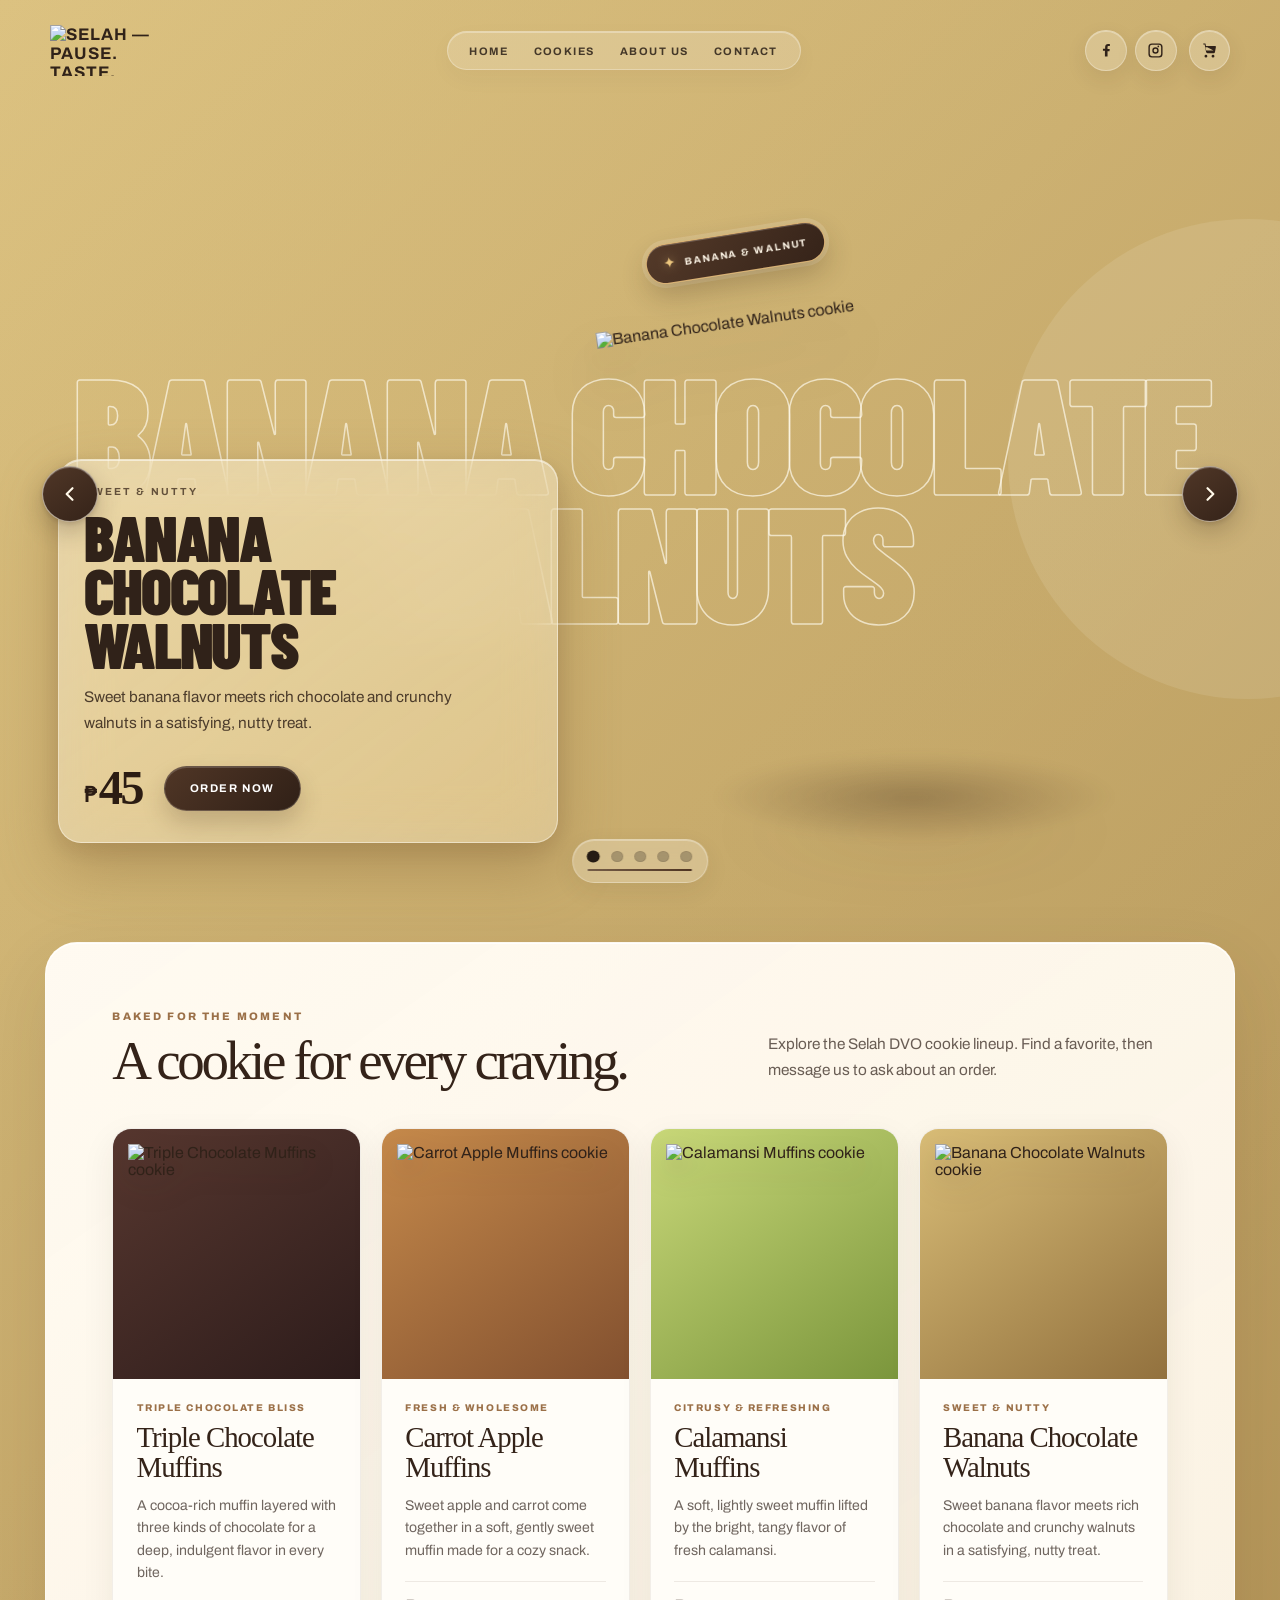
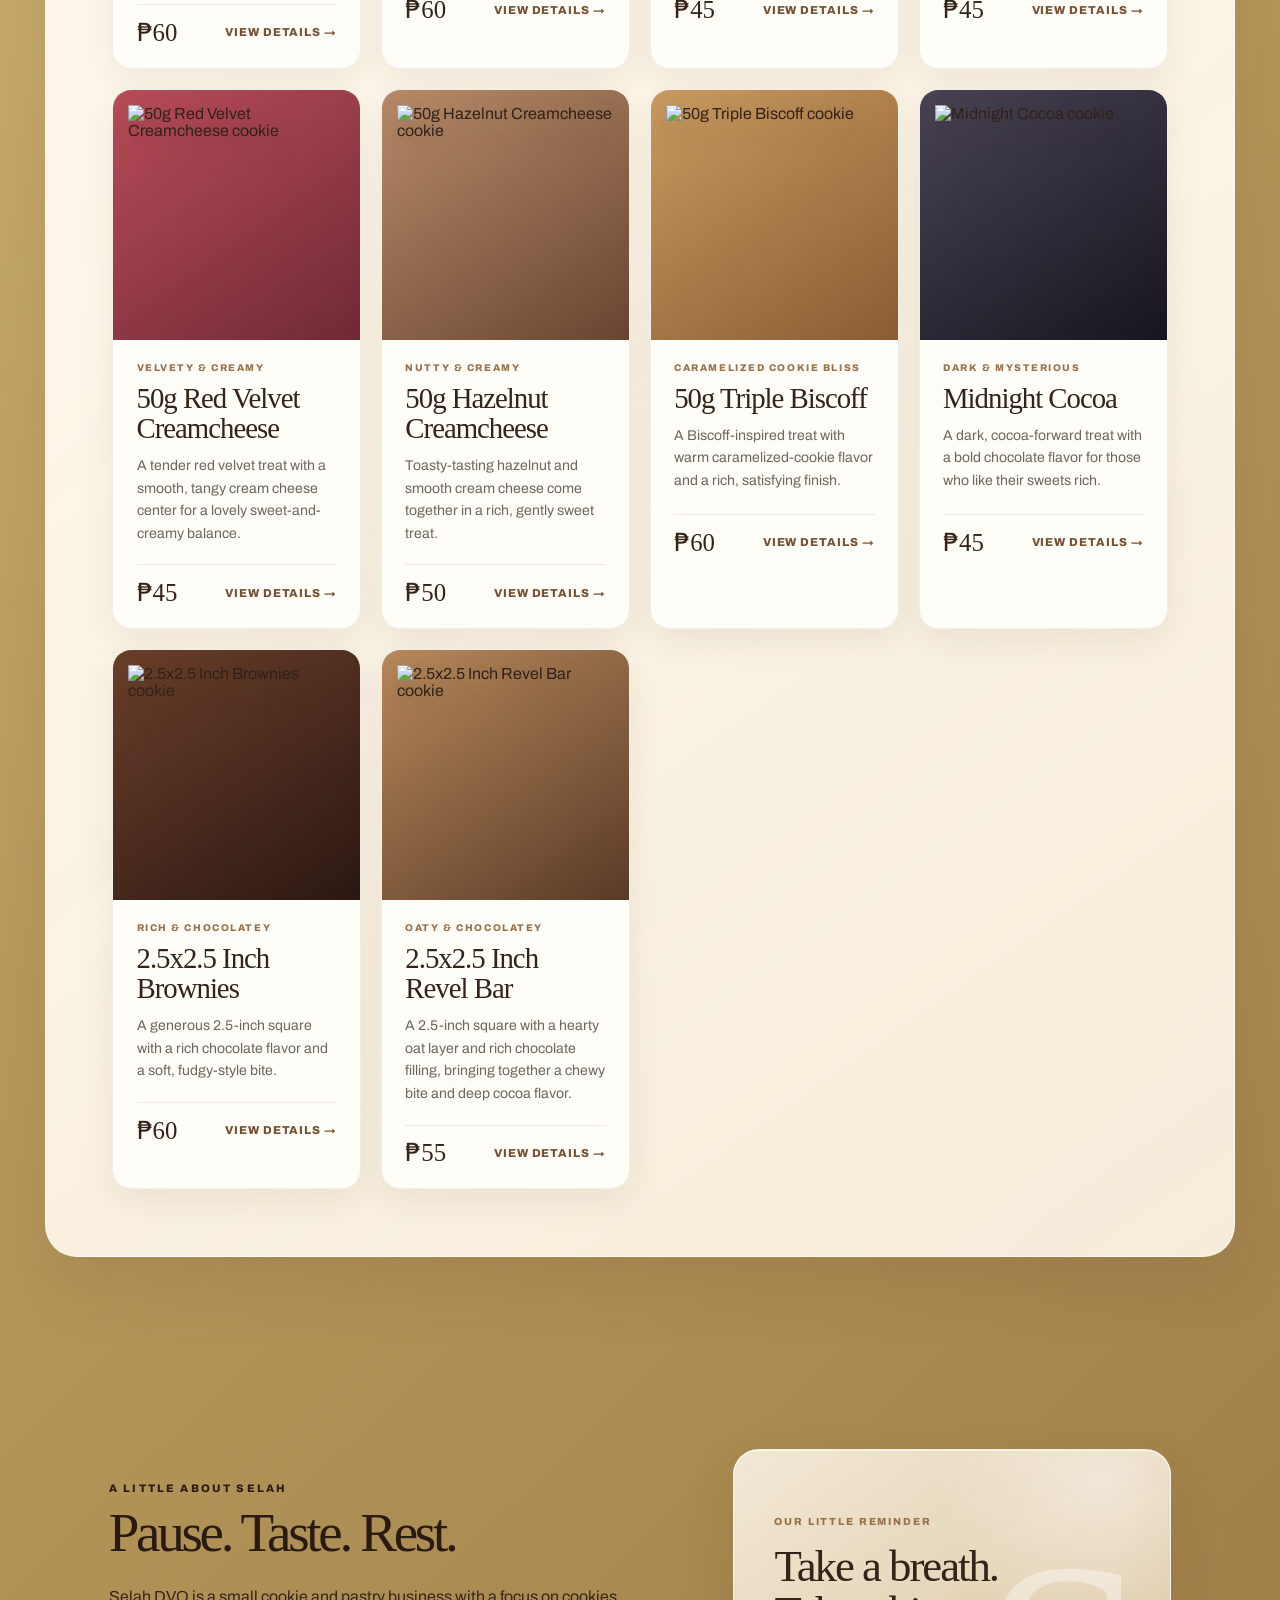
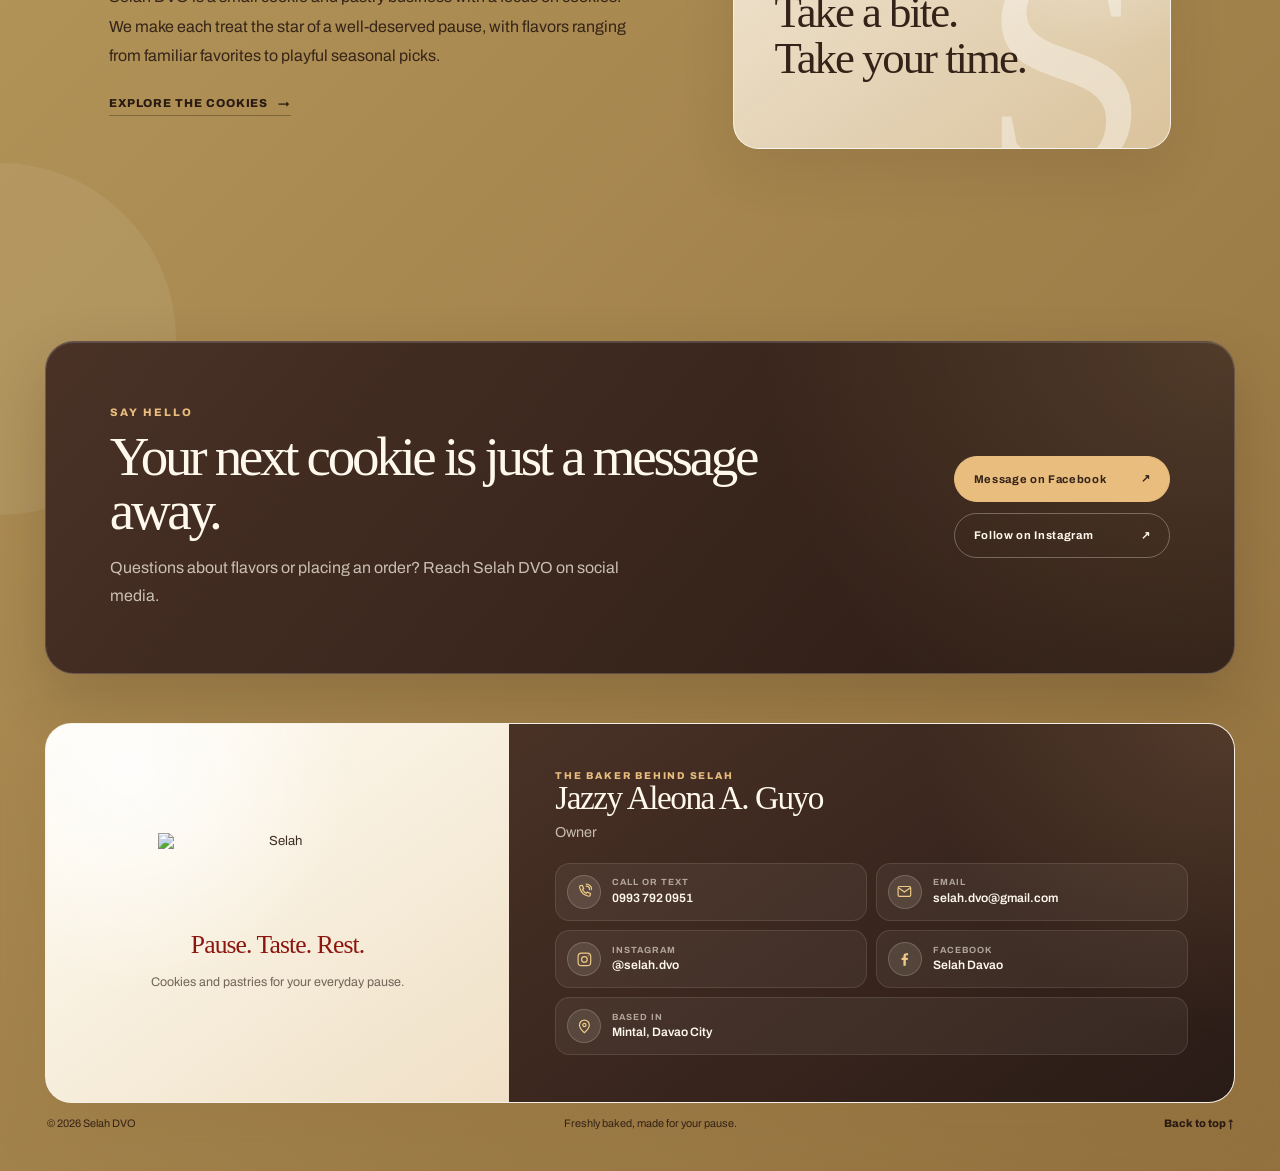
==== index.html @ 162aa481 "Add files via upload" ====
<!DOCTYPE html>
<html lang="en">
  <head>
    <meta charset="UTF-8" />
    <meta name="viewport" content="width=device-width, initial-scale=1.0" />
    <meta
      name="description"
      content="Selah DVO premium cookie landing page hero section."
    />
    <link rel="icon" type="image/svg+xml" href="assets/selah-favicon.svg" />
    <meta name="theme-color" content="#fff8e9" />
    <title>Selah DVO | Premium Cookies</title>
    <script>
      (() => {
        const root = document.documentElement;
        root.classList.add('is-booting');
        try {
          const palette = JSON.parse(localStorage.getItem('selahHeroPalette') || 'null');
          if (/^#[\da-f]{6}$/i.test(palette?.bgStart || '') && /^#[\da-f]{6}$/i.test(palette?.bgEnd || '')) {
            root.style.setProperty('--bg-start', palette.bgStart);
            root.style.setProperty('--bg-end', palette.bgEnd);
          }
        } catch {
          // Use the CSS starter palette when browser storage is unavailable.
        }
      })();
    </script>
    <link rel="preconnect" href="https://fonts.googleapis.com" />
    <link rel="preconnect" href="https://fonts.gstatic.com" crossorigin />
    <link
      rel="stylesheet"
      href="https://fonts.googleapis.com/css2?family=Archivo:wght@400;500;600;700;800;900&family=Barlow+Condensed:wght@800;900&display=swap"
      media="print"
      onload="this.media='all'; this.onload=null"
    />
    <noscript>
      <link
        rel="stylesheet"
        href="https://fonts.googleapis.com/css2?family=Archivo:wght@400;500;600;700;800;900&family=Barlow+Condensed:wght@800;900&display=swap"
      />
    </noscript>
    <link rel="stylesheet" href="styles.css" />
  </head>
  <body>
    <div class="page-shell">
      <div class="desktop-sticky-sentinel" aria-hidden="true"></div>
      <header class="topbar">
        <a class="brand" href="#home" aria-label="Selah DVO home">
          <picture class="responsive-picture logo-picture">
            <img
              class="brand-logo"
              src="assets/selahLogo.png"
              alt="Selah — Pause. Taste. Rest."
              width="1249"
              height="468"
              decoding="async"
            />
          </picture>
        </a>

        <nav class="main-nav" aria-label="Main navigation">
          <a href="#home">Home</a>
          <a href="#cookies">Cookies</a>
          <a href="#about">About Us</a>
          <a href="#contact">Contact</a>
        </nav>

        <div class="topbar-actions">
          <div class="socials" aria-label="Visit our social media">
            <a
              href="https://www.facebook.com/profile.php?id=61575481432713"
              target="_blank"
              rel="noopener noreferrer"
              aria-label="Facebook"
            >
              <svg viewBox="0 0 24 24" aria-hidden="true">
                <path d="M13.5 21v-8h2.7l.4-3.1h-3.1V7.3c0-.9.3-1.5 1.6-1.5h1.7V2.8c-.3 0-1.3-.1-2.5-.1-2.5 0-4.2 1.5-4.2 4.3v2.4H7v3.1h2.8v8h3.7Z"/>
              </svg>
            </a>
            <a
              href="https://www.instagram.com/selah.dvo/"
              target="_blank"
              rel="noopener noreferrer"
              aria-label="Instagram"
            >
              <svg viewBox="0 0 24 24" aria-hidden="true">
                <path d="M7 2h10a5 5 0 0 1 5 5v10a5 5 0 0 1-5 5H7a5 5 0 0 1-5-5V7a5 5 0 0 1 5-5Zm0 2a3 3 0 0 0-3 3v10a3 3 0 0 0 3 3h10a3 3 0 0 0 3-3V7a3 3 0 0 0-3-3H7Zm5 3.5A4.5 4.5 0 1 1 7.5 12 4.5 4.5 0 0 1 12 7.5Zm0 2A2.5 2.5 0 1 0 14.5 12 2.5 2.5 0 0 0 12 9.5Zm5.2-3.2a1.2 1.2 0 1 1-1.2-1.2 1.2 1.2 0 0 1 1.2 1.2Z"/>
              </svg>
            </a>
          </div>
          <button class="cart-button" type="button" aria-label="View cart">
            <svg viewBox="0 0 24 24" aria-hidden="true">
              <path d="M7 18a2 2 0 1 1 0 4 2 2 0 0 1 0-4Zm10 0a2 2 0 1 1 0 4 2 2 0 0 1 0-4ZM6.2 6h15.1l-1.5 8.1a2 2 0 0 1-2 1.7H9.2a2 2 0 0 1-2-1.6L5.2 3.5h-2V2h3.1l.7 3.5H20v2H6.2Zm0 0 1.1 6h10.4"/>
            </svg>
            <span class="cart-count" id="cartCount" aria-live="polite" hidden>0</span>
          </button>
        </div>
      </header>

      <div class="mobile-nav-sentinel" aria-hidden="true"></div>
      <nav class="mobile-sticky-nav" aria-label="Mobile main navigation">
        <a href="#home">Home</a>
        <a href="#cookies">Cookies</a>
        <a href="#about">About Us</a>
        <a href="#contact">Contact</a>
      </nav>

      <main id="mainContent">
      <section class="hero" id="home" aria-live="polite">
        <button class="arrow arrow-left" type="button" aria-label="Previous cookie">
          <svg viewBox="0 0 24 24" aria-hidden="true"><path d="M15 5l-7 7 7 7"/></svg>
        </button>

        <div class="headline-wrap hero-headline" aria-hidden="true">
          <span class="display-word" id="displayWord">COOKIE</span>
        </div>

        <div class="hero-inner">
          <div class="copy-column">
            <div class="headline-spacer" aria-hidden="true"></div>

            <div class="product-info" id="productInfo">
              <p class="product-tag" id="productTag">Signature Cookie</p>
              <h1 id="productName">Classic Chocolate Chip</h1>
              <p id="productDescription">
                A classic cookie loaded with chocolate chips.
              </p>

              <div class="purchase-row">
                <div class="price-wrap">
                  <span class="currency">&#8369;</span>
                  <span id="productPrice">99</span>
                </div>
                <a class="cta" href="#contact">Order Now</a>
              </div>
            </div>
          </div>

          <div class="visual-column">
            <div class="floating-badge" id="floatingBadge">Baked Daily</div>
            <div class="visual-frame">
              <div class="product-image-float">
                <picture class="responsive-picture" id="productImagePicture">
                  <img id="productImage" src="" alt="Classic Chocolate Chip cookie" width="1448" height="1086" fetchpriority="high" decoding="async" />
                </picture>
              </div>
            </div>
          </div>
        </div>

        <button class="arrow arrow-right" type="button" aria-label="Next cookie">
          <svg viewBox="0 0 24 24" aria-hidden="true"><path d="M9 5l7 7-7 7"/></svg>
        </button>

        <div class="carousel-pagination" id="carouselPagination" aria-label="Select item"></div>
      </section>

      <section class="catalog-section" id="cookies" aria-labelledby="cookiesTitle">
        <div class="section-heading">
          <div>
            <p class="section-kicker">Baked for the moment</p>
            <h2 id="cookiesTitle">A cookie for every craving.</h2>
          </div>
          <p class="section-intro">
            Explore the Selah DVO cookie lineup. Find a favorite, then message us to ask about an order.
          </p>
        </div>
        <div class="cookie-grid-scroll">
          <div class="cookie-grid" id="cookieGrid" aria-live="polite">
            <p class="catalog-loading">Loading the cookie selection…</p>
          </div>
          <div class="cookie-grid-scrollbar" id="cookieGridScrollbar" aria-hidden="true" hidden>
            <span class="cookie-grid-scrollbar-thumb" id="cookieGridScrollbarThumb"></span>
          </div>
        </div>
        <noscript><p class="catalog-loading">Enable JavaScript to view the cookie selection.</p></noscript>
      </section>

      <section class="about-section" id="about" aria-labelledby="aboutTitle">
        <div class="about-copy">
          <p class="section-kicker">A little about Selah</p>
          <h2 id="aboutTitle">Pause. Taste. Rest.</h2>
          <p>
            Selah DVO is a small cookie and pastry business with a focus on cookies. We make each treat the star of a well-deserved pause, with flavors ranging from familiar favorites to playful seasonal picks.
          </p>
          <a class="text-link" href="#cookies">Explore the cookies <span aria-hidden="true">→</span></a>
        </div>
        <div class="about-note" aria-label="Our focus">
          <span class="about-note-mark" aria-hidden="true">S</span>
          <p class="about-note-label">Our little reminder</p>
          <p class="about-note-quote">Take a breath.<br />Take a bite.<br />Take your time.</p>
        </div>
      </section>

      <section class="contact-section" id="contact" aria-labelledby="contactTitle">
        <div>
          <p class="section-kicker">Say hello</p>
          <h2 id="contactTitle">Your next cookie is just a message away.</h2>
          <p>Questions about flavors or placing an order? Reach Selah DVO on social media.</p>
        </div>
        <div class="contact-actions">
          <a class="contact-button contact-button-primary" href="https://www.facebook.com/profile.php?id=61575481432713" target="_blank" rel="noopener noreferrer">Message on Facebook <span aria-hidden="true">↗</span></a>
          <a class="contact-button" href="https://www.instagram.com/selah.dvo/" target="_blank" rel="noopener noreferrer">Follow on Instagram <span aria-hidden="true">↗</span></a>
        </div>
      </section>
      </main>

      <footer class="site-footer">
        <div class="footer-card">
          <div class="footer-brand-panel">
            <a class="footer-brand-link" href="#home" aria-label="Selah DVO, back to top">
              <picture class="responsive-picture logo-picture">
                <img src="assets/selahLogo.png" alt="Selah" width="1249" height="468" loading="lazy" decoding="async" />
              </picture>
            </a>
            <p>Pause. Taste. Rest.</p>
            <span>Cookies and pastries for your everyday pause.</span>
          </div>

          <div class="footer-details-panel">
            <div class="footer-owner">
              <p class="footer-kicker">The baker behind Selah</p>
              <h2>Jazzy Aleona A. Guyo</h2>
              <p>Owner</p>
            </div>

            <address class="footer-contact-grid">
              <a class="footer-contact-item" href="tel:+639937920951">
                <span class="footer-contact-icon" aria-hidden="true">
                  <svg viewBox="0 0 24 24"><path d="M6.6 3.8 9 3.2l2 4.7-1.8 1.5a14.3 14.3 0 0 0 5.4 5.4l1.5-1.8 4.7 2-.6 2.4a2 2 0 0 1-2.2 1.5A16.5 16.5 0 0 1 5.1 6a2 2 0 0 1 1.5-2.2Z"/><path d="M14.5 4.5a5 5 0 0 1 5 5M14.5 1.5a8 8 0 0 1 8 8"/></svg>
                </span>
                <span><small>Call or text</small><strong>0993 792 0951</strong></span>
              </a>

              <a class="footer-contact-item" href="mailto:selah.dvo@gmail.com">
                <span class="footer-contact-icon" aria-hidden="true">
                  <svg viewBox="0 0 24 24"><rect x="3" y="5" width="18" height="14" rx="2"/><path d="m4 7 8 6 8-6"/></svg>
                </span>
                <span><small>Email</small><strong>selah.dvo@gmail.com</strong></span>
              </a>

              <a class="footer-contact-item" href="https://www.instagram.com/selah.dvo/" target="_blank" rel="noopener noreferrer">
                <span class="footer-contact-icon" aria-hidden="true">
                  <svg viewBox="0 0 24 24"><rect x="3" y="3" width="18" height="18" rx="5"/><circle cx="12" cy="12" r="4"/><circle cx="17.5" cy="6.8" r=".8" class="icon-fill"/></svg>
                </span>
                <span><small>Instagram</small><strong>@selah.dvo</strong></span>
              </a>

              <a class="footer-contact-item" href="https://www.facebook.com/profile.php?id=61575481432713" target="_blank" rel="noopener noreferrer">
                <span class="footer-contact-icon" aria-hidden="true">
                  <svg viewBox="0 0 24 24"><path d="M14 21v-8h2.7l.4-3.2H14V7.7c0-.9.3-1.5 1.6-1.5h1.7V3.3c-.3 0-1.3-.1-2.5-.1-2.5 0-4.2 1.5-4.2 4.3v2.3H8v3.2h2.6v8H14Z" class="icon-fill"/></svg>
                </span>
                <span><small>Facebook</small><strong>Selah Davao</strong></span>
              </a>

              <a class="footer-contact-item footer-location" href="https://maps.google.com/?q=Mintal+Davao+City" target="_blank" rel="noopener noreferrer">
                <span class="footer-contact-icon" aria-hidden="true">
                  <svg viewBox="0 0 24 24"><path d="M19 10c0 5-7 11-7 11S5 15 5 10a7 7 0 1 1 14 0Z"/><circle cx="12" cy="10" r="2.3"/></svg>
                </span>
                <span><small>Based in</small><strong>Mintal, Davao City</strong></span>
              </a>
            </address>
          </div>
        </div>

        <div class="footer-bottom">
          <span>© 2026 Selah DVO</span>
          <p>Freshly baked, made for your pause.</p>
          <a href="#home">Back to top <span aria-hidden="true">↑</span></a>
        </div>
      </footer>
    </div>

    <dialog class="shop-dialog product-dialog" id="productDialog" aria-labelledby="modalCookieName">
      <div class="dialog-shell">
        <button class="dialog-close" type="button" data-close-dialog="productDialog" aria-label="Close product details"><svg viewBox="0 0 24 24" aria-hidden="true"><path d="m7 7 10 10M17 7 7 17" /></svg></button>
        <div class="product-modal-grid">
          <div class="modal-image" id="modalImageFrame">
            <picture class="responsive-picture" id="modalCookiePicture">
              <img id="modalCookieImage" src="" alt="" width="1448" height="1086" decoding="async" />
            </picture>
          </div>
          <div class="modal-details">
            <p class="modal-tag" id="modalCookieTag"></p>
            <h2 id="modalCookieName"></h2>
            <p class="modal-description" id="modalCookieDescription"></p>

            <div class="ingredients-panel">
              <h3>Ingredients</h3>
              <ul class="ingredient-list" id="ingredientList"></ul>
              <p class="ingredient-empty" id="ingredientEmpty" hidden>Ingredients haven’t been added yet. Please message us to confirm the recipe before ordering.</p>
            </div>

            <div class="modal-buy-row">
              <div class="modal-unit-price">
                <span>Price per piece</span>
                <strong id="modalUnitPrice"></strong>
              </div>
              <div class="quantity-control" aria-label="Quantity">
                <button type="button" id="quantityDecrease" aria-label="Decrease quantity">&#8722;</button>
                <input id="quantityInput" type="number" min="1" max="99" value="1" inputmode="numeric" aria-label="Cookie quantity" />
                <button type="button" id="quantityIncrease" aria-label="Increase quantity">&#43;</button>
              </div>
            </div>
            <div class="modal-total-row">
              <span>Order total</span>
              <strong id="modalTotal"></strong>
            </div>
            <div class="order-message-actions" aria-label="Choose where to send your order request">
              <button class="dialog-primary social-order-button facebook-order-button" type="button" id="facebookOrderButton">
                <svg viewBox="0 0 24 24" aria-hidden="true"><path d="M13.5 21v-8h2.7l.4-3.1h-3.1V7.3c0-.9.3-1.5 1.6-1.5h1.7V2.8c-.3 0-1.3-.1-2.5-.1-2.5 0-4.2 1.5-4.2 4.3v2.4H7v3.1h2.8v8h3.7Z"/></svg>
                <span>Order on Facebook</span>
              </button>
              <button class="dialog-secondary social-order-button instagram-order-button" type="button" id="instagramOrderButton">
                <svg viewBox="0 0 24 24" aria-hidden="true"><path d="M7 2h10a5 5 0 0 1 5 5v10a5 5 0 0 1-5 5H7a5 5 0 0 1-5-5V7a5 5 0 0 1 5-5Zm0 2a3 3 0 0 0-3 3v10a3 3 0 0 0 3 3h10a3 3 0 0 0 3-3V7a3 3 0 0 0-3-3H7Zm5 3.5A4.5 4.5 0 1 1 7.5 12 4.5 4.5 0 0 1 12 7.5Zm0 2A2.5 2.5 0 1 0 14.5 12 2.5 2.5 0 0 0 12 9.5Zm5.2-3.2a1.2 1.2 0 1 1-1.2-1.2 1.2 1.2 0 0 1 1.2 1.2Z"/></svg>
                <span>Order on Instagram</span>
              </button>
            </div>
            <button class="dialog-secondary add-to-cart-button" type="button" id="buyButton">
              <svg viewBox="0 0 24 24" aria-hidden="true"><path d="M3 3h2l2.4 12.2a2 2 0 0 0 2 1.6h9.1a2 2 0 0 0 2-1.6L22 8H5.1"/><circle cx="9" cy="21" r="1.25"/><circle cx="19" cy="21" r="1.25"/></svg>
              <span>Add to cart</span>
            </button>
            <p class="modal-note" id="orderMessageStatus" role="status">Choose a platform to copy your order message and open its chat. In Messenger, click Continue, then paste and send.</p>
          </div>
        </div>
      </div>
    </dialog>

    <dialog class="shop-dialog cart-dialog" id="cartDialog" aria-labelledby="cartTitle">
      <div class="dialog-shell">
        <button class="dialog-close" type="button" data-close-dialog="cartDialog" aria-label="Close order summary"><svg viewBox="0 0 24 24" aria-hidden="true"><path d="m7 7 10 10M17 7 7 17" /></svg></button>
        <p class="modal-tag">Your selection</p>
        <h2 id="cartTitle">Your order</h2>
        <p class="cart-empty" id="cartEmpty">Your order is empty for now. Choose a cookie to get started.</p>
        <div class="cart-items" id="cartItems"></div>
        <div class="cart-summary-row" id="cartSummaryRow" hidden>
          <span>Subtotal</span>
          <strong id="cartSubtotal"></strong>
        </div>
        <p class="modal-note" id="cartOrderStatus" role="status">Add cookies to your order, then choose where to send it.</p>
        <div class="cart-dialog-actions">
          <button class="dialog-primary social-order-button facebook-order-button" id="cartFacebookOrderButton" type="button" hidden>
            <svg viewBox="0 0 24 24" aria-hidden="true"><path d="M13.5 21v-8h2.7l.4-3.1h-3.1V7.3c0-.9.3-1.5 1.6-1.5h1.7V2.8c-.3 0-1.3-.1-2.5-.1-2.5 0-4.2 1.5-4.2 4.3v2.4H7v3.1h2.8v8h3.7Z"/></svg>
            <span>Order on Facebook</span>
          </button>
          <button class="dialog-secondary social-order-button instagram-order-button" id="cartInstagramOrderButton" type="button" hidden>
            <svg viewBox="0 0 24 24" aria-hidden="true"><path d="M7 2h10a5 5 0 0 1 5 5v10a5 5 0 0 1-5 5H7a5 5 0 0 1-5-5V7a5 5 0 0 1 5-5Zm0 2a3 3 0 0 0-3 3v10a3 3 0 0 0 3 3h10a3 3 0 0 0 3-3V7a3 3 0 0 0-3-3H7Zm5 3.5A4.5 4.5 0 1 1 7.5 12 4.5 4.5 0 0 1 12 7.5Zm0 2A2.5 2.5 0 1 0 14.5 12 2.5 2.5 0 0 0 12 9.5Zm5.2-3.2a1.2 1.2 0 1 1-1.2-1.2 1.2 1.2 0 0 1 1.2 1.2Z"/></svg>
            <span>Order on Instagram</span>
          </button>
          <button class="dialog-secondary" type="button" data-close-dialog="cartDialog">Keep browsing</button>
        </div>
        <p class="modal-note">No payment is collected here. Review your message in the chat and tap Send to place your request.</p>
      </div>
    </dialog>

    <dialog class="shop-dialog social-confirm-dialog" id="socialConfirmDialog" aria-labelledby="socialConfirmTitle" aria-describedby="socialConfirmMessage">
      <div class="dialog-shell">
        <button class="dialog-close" type="button" data-close-dialog="socialConfirmDialog" aria-label="Close confirmation"><svg viewBox="0 0 24 24" aria-hidden="true"><path d="m7 7 10 10M17 7 7 17" /></svg></button>
        <p class="modal-tag">Leaving Selah</p>
        <h2 id="socialConfirmTitle">Open Facebook?</h2>
        <p class="social-confirm-message" id="socialConfirmMessage">You will be opening Facebook.</p>
        <p class="social-confirm-order-note" id="socialConfirmOrderNote" hidden>We’ll copy your order message to the clipboard. After the chat opens, paste it into the conversation and review it before sending.</p>
        <div class="social-confirm-actions">
          <button class="dialog-secondary" id="socialConfirmCancel" type="button" data-close-dialog="socialConfirmDialog">Cancel</button>
          <button class="dialog-primary" id="socialConfirmContinue" type="button">Continue</button>
        </div>
      </div>
    </dialog>

    <script src="script.js"></script>
  </body>
</html>
---- styles.css ----
@property --bg-start {
  syntax: "<color>";
  inherits: true;
  initial-value: #57372f;
}

@property --bg-end {
  syntax: "<color>";
  inherits: true;
  initial-value: #2d1c1b;
}

:root {
  --bg-start: #57372f;
  --bg-end: #2d1c1b;
  --accent: #d5a17a;
  --accent-strong: #f3c880;
  --ink: #221912;
  --muted: rgba(35, 26, 19, 0.7);
  --panel: rgba(255, 255, 255, 0.18);
  --panel-border: rgba(255, 255, 255, 0.22);
  --shadow: rgba(59, 30, 17, 0.18);
  --button-text: #1d140e;
  transition: --bg-start 850ms cubic-bezier(0.22, 1, 0.36, 1), --bg-end 850ms cubic-bezier(0.22, 1, 0.36, 1);
}

* {
  box-sizing: border-box;
  -webkit-user-select: none;
  user-select: none;
}

input,
textarea,
[contenteditable="true"],
[role="textbox"] {
  -webkit-user-select: text;
  user-select: text;
}

html {
  scroll-behavior: smooth;
}

body {
  margin: 0;
  min-height: 100vh;
  font-family: "Archivo", "Segoe UI", sans-serif;
  background: linear-gradient(135deg, var(--bg-start), var(--bg-end));
  color: var(--ink);
  transition: color 0.6s ease;
}

html.is-booting .page-shell {
  opacity: 0;
  transform: translateY(10px);
  filter: blur(2px);
}

html.is-ready .page-shell {
  opacity: 1;
  transform: none;
  filter: none;
  transition: opacity 720ms cubic-bezier(0.22, 1, 0.36, 1), transform 720ms cubic-bezier(0.22, 1, 0.36, 1), filter 720ms ease;
}

img {
  display: block;
  max-width: 100%;
}

.responsive-picture {
  display: contents;
}

a {
  color: inherit;
  text-decoration: none;
}

button {
  font: inherit;
}

.page-shell {
  min-height: 100vh;
  padding: 1.25rem 2.2rem 2rem;
  position: relative;
  overflow: hidden;
  background:
    linear-gradient(135deg, rgba(255, 255, 255, 0.04), rgba(255, 255, 255, 0)),
    transparent;
}

.page-shell::before,
.page-shell::after {
  content: "";
  position: absolute;
  border-radius: 50%;
  background: rgba(255, 255, 255, 0.09);
  pointer-events: none;
}

.page-shell::before {
  width: 26rem;
  height: 26rem;
  right: -7rem;
  top: -6rem;
}

.page-shell::after {
  width: 18rem;
  height: 18rem;
  left: -4rem;
  bottom: -3rem;
}

.topbar {
  position: relative;
  z-index: 2;
  max-width: 1320px;
  margin: 0 auto;
  display: flex;
  align-items: center;
  justify-content: space-between;
  gap: 1rem;
  padding: 0.25rem 0.2rem 1rem;
}

.brand {
  display: inline-flex;
  align-items: center;
  gap: 0.6rem;
  font-size: 1.05rem;
  font-weight: 700;
  letter-spacing: 0.06em;
  text-transform: uppercase;
}

.brand-badge {
  width: 2.25rem;
  height: 2.25rem;
  display: grid;
  place-items: center;
  border-radius: 50%;
  background: rgba(255, 255, 255, 0.12);
  border: 1px solid rgba(255, 255, 255, 0.2);
  box-shadow: 0 8px 18px rgba(24, 15, 12, 0.12);
  font-weight: 900;
  letter-spacing: 0;
}

.main-nav {
  display: inline-flex;
  align-items: center;
  justify-content: center;
  gap: clamp(1rem, 2vw, 2.2rem);
  padding: 0.85rem 1.1rem;
  border-radius: 999px;
  background: rgba(255, 255, 255, 0.06);
  border: 1px solid rgba(255, 255, 255, 0.12);
  backdrop-filter: blur(8px);
  -webkit-backdrop-filter: blur(8px);
}

.main-nav a {
  position: relative;
  font-size: 0.76rem;
  letter-spacing: 0.08em;
  text-transform: uppercase;
  color: rgba(30, 20, 15, 0.8);
  transition: opacity 0.2s ease;
}

.main-nav a:hover,
.main-nav a:focus-visible {
  opacity: 1;
}

.topbar-actions {
  display: flex;
  align-items: center;
  gap: 0.75rem;
}

.socials {
  display: inline-flex;
  align-items: center;
  gap: 0.5rem;
}

.socials a,
.cart-button,
.arrow {
  width: 2.6rem;
  height: 2.6rem;
  border-radius: 50%;
  display: grid;
  place-items: center;
  border: 1px solid rgba(255, 255, 255, 0.16);
  background: rgba(255, 255, 255, 0.12);
  box-shadow: 0 12px 28px rgba(34, 25, 18, 0.08);
  transition: transform 0.25s ease, background 0.25s ease;
}

.socials a:hover,
.socials a:focus-visible,
.cart-button:hover,
.cart-button:focus-visible,
.arrow:hover,
.arrow:focus-visible {
  transform: translateY(-2px);
  background: rgba(255, 255, 255, 0.2);
}

.socials svg,
.cart-button svg,
.arrow svg {
  width: 1.06rem;
  height: 1.06rem;
  fill: currentColor;
}

.cart-button {
  color: var(--ink);
}

.hero {
  position: relative;
  max-width: 1360px;
  margin: 0 auto;
  min-height: 820px;
  display: flex;
  align-items: stretch;
  justify-content: center;
  padding: 1.5rem 0 0;
  touch-action: pan-y pinch-zoom;
}

.hero[data-animating="true"] .visual-frame {
  animation: product-entrance 0.66s cubic-bezier(0.22, 1, 0.36, 1);
}

.hero[data-animating="true"] .product-info,
.hero[data-animating="true"] .display-word {
  animation: text-entrance 0.55s ease;
}

.hero-inner {
  position: relative;
  width: 100%;
  display: grid;
  grid-template-columns: minmax(0, 0.9fr) minmax(0, 1.1fr);
  gap: 0.25rem;
  align-items: end;
}

.copy-column {
  position: relative;
  z-index: 2;
  padding: 1.8rem 0 3rem 0.5rem;
}

.eyebrow-row {
  display: flex;
  align-items: center;
  gap: 1rem;
  margin-bottom: 0.9rem;
}

.eyebrow {
  display: inline-flex;
  align-items: center;
  letter-spacing: 0.22em;
  text-transform: uppercase;
  font-size: 0.72rem;
  font-weight: 700;
  opacity: 0.82;
}

.headline-wrap {
  position: relative;
  min-height: 20rem;
  margin-top: -0.15rem;
}

.display-word {
  position: absolute;
  left: -0.12rem;
  top: -1.8rem;
  z-index: 0;
  margin: 0;
  font-size: clamp(6rem, 18vw, 29rem);
  line-height: 0.78;
  letter-spacing: -0.1em;
  font-weight: 900;
  text-transform: uppercase;
  color: rgba(255, 255, 255, 0.32);
  text-shadow: 0 2px 0 rgba(255, 255, 255, 0.12);
  white-space: nowrap;
  pointer-events: none;
}

.product-info {
  position: relative;
  z-index: 2;
  max-width: 540px;
  margin-top: 1.1rem;
}

.product-tag {
  margin: 0 0 0.8rem;
  font-size: 0.7rem;
  letter-spacing: 0.18em;
  text-transform: uppercase;
  font-weight: 700;
  opacity: 0.72;
}

.product-info h1 {
  margin: 0;
  font-size: clamp(2.8rem, 4.5vw, 5rem);
  line-height: 0.9;
  letter-spacing: -0.08em;
  text-transform: uppercase;
}

.product-info p:not(.product-tag) {
  max-width: 27rem;
  margin: 1rem 0 0;
  font-size: 1.02rem;
  line-height: 1.6;
  color: var(--muted);
}

.purchase-row {
  display: flex;
  align-items: center;
  gap: 1.5rem;
  margin-top: 2rem;
}

.price-wrap {
  display: inline-flex;
  align-items: baseline;
  gap: 0.1rem;
  font-weight: 800;
  color: var(--ink);
}

.currency {
  font-size: 1.3rem;
  transform: translateY(-0.15rem);
}

#productPrice {
  font-size: clamp(2.3rem, 4vw, 4rem);
  letter-spacing: -0.06em;
}

.cta {
  background: rgba(35, 22, 16, 0.92);
  color: #fff;
  border: none;
  padding: 0.96rem 1.7rem;
  border-radius: 999px;
  font-size: 0.82rem;
  font-weight: 700;
  letter-spacing: 0.12em;
  text-transform: uppercase;
  box-shadow: 0 18px 26px rgba(45, 29, 17, 0.18);
  transition: transform 0.2s ease, box-shadow 0.2s ease;
}

.cta:hover,
.cta:focus-visible {
  transform: translateY(-2px);
  box-shadow: 0 18px 30px rgba(45, 29, 17, 0.25);
}

.visual-column {
  position: relative;
  z-index: 1;
  padding-right: 0.2rem;
  display: flex;
  align-items: end;
  justify-content: center;
  min-height: 760px;
  margin-top: 1rem;
}

.floating-badge {
  position: absolute;
  top: 17%;
  left: 8%;
  z-index: 4;
  display: inline-flex;
  align-items: center;
  justify-content: center;
  min-width: 10rem;
  padding: 0.7rem 1.1rem;
  border-radius: 999px;
  background: rgba(255, 255, 255, 0.18);
  border: 1px solid rgba(255, 255, 255, 0.24);
  box-shadow: 0 18px 35px rgba(70, 42, 28, 0.08);
  font-size: 0.68rem;
  letter-spacing: 0.16em;
  text-transform: uppercase;
  font-weight: 700;
  transform: rotate(-16deg);
}

.visual-frame {
  position: relative;
  width: min(44vw, 720px);
  min-width: 420px;
  height: min(78vh, 760px);
  display: flex;
  align-items: end;
  justify-content: center;
  filter: drop-shadow(0 30px 24px rgba(62, 31, 17, 0.2));
}

.visual-frame::before {
  content: "";
  position: absolute;
  left: 50%;
  bottom: 2.4%;
  width: 82%;
  height: 18%;
  transform: translateX(-50%);
  background: radial-gradient(circle, rgba(90, 58, 30, 0.3), rgba(90, 58, 30, 0));
  border-radius: 50%;
}

.product-image-float {
  position: relative;
  z-index: 2;
  display: grid;
  place-items: center;
  width: min(100%, 680px);
  aspect-ratio: 1 / 1;
  animation: hero-cookie-float 5.8s ease-in-out infinite;
}

#productImage {
  position: relative;
  z-index: 2;
  width: min(100%, 680px);
  height: auto;
  aspect-ratio: 1 / 1;
  object-fit: contain;
  transform: rotate(-8deg) translateY(-1vh);
}

@keyframes hero-cookie-float {
  0%, 100% {
    transform: translate3d(0, 0, 0);
  }
  50% {
    transform: translate3d(0, -12px, 0);
  }
}

.arrow {
  position: absolute;
  top: 50%;
  z-index: 6;
  width: 3.4rem;
  height: 3.4rem;
  transform: translateY(-50%);
  background: rgba(255, 255, 255, 0.18);
  border: 1px solid rgba(255, 255, 255, 0.14);
  color: rgba(24, 15, 12, 0.9);
}

.arrow-left {
  left: -0.2rem;
}

.arrow-right {
  right: -0.2rem;
}

.arrow svg {
  width: 1.3rem;
  height: 1.3rem;
  fill: none;
  stroke: currentColor;
  stroke-width: 2.4;
  stroke-linecap: round;
  stroke-linejoin: round;
}

.carousel-pagination {
  position: absolute;
  left: 50%;
  bottom: 1.8rem;
  transform: translateX(-50%);
  z-index: 5;
  display: inline-flex;
  align-items: center;
  gap: 0.7rem;
  padding: 0.8rem 1rem;
  border-radius: 999px;
  background: rgba(255, 255, 255, 0.08);
  border: 1px solid rgba(255, 255, 255, 0.14);
}

.dot {
  width: 0.7rem;
  height: 0.7rem;
  border: none;
  border-radius: 50%;
  background: rgba(28, 21, 17, 0.26);
  box-shadow: inset 0 0 0 1px rgba(28, 21, 17, 0.08);
  cursor: pointer;
  transition: transform 0.2s ease, background 0.25s ease;
}

.dot.active {
  background: rgba(25, 17, 13, 0.94);
  transform: scale(1.08);
}

@keyframes product-entrance {
  0% {
    opacity: 0;
    transform: translateY(16px) scale(0.96) rotate(-4deg);
  }
  100% {
    opacity: 1;
    transform: translateY(0) scale(1) rotate(-8deg);
  }
}

@keyframes text-entrance {
  0% {
    opacity: 0;
    transform: translateY(10px);
  }
  100% {
    opacity: 1;
    transform: translateY(0);
  }
}

@media (max-width: 980px) {
  .topbar {
    flex-wrap: wrap;
    justify-content: center;
  }

  .main-nav {
    order: 3;
    width: 100%;
  }

  .hero {
    min-height: auto;
    padding-top: 1rem;
  }

  .hero-inner {
    grid-template-columns: 1fr;
    gap: 0.75rem;
  }

  .copy-column {
    order: 2;
    padding: 0 0 1rem;
    text-align: center;
  }

  .product-info,
  .purchase-row {
    margin-left: auto;
    margin-right: auto;
  }

  .display-word {
    position: relative;
    left: auto;
    top: auto;
    display: block;
    text-align: center;
    margin-bottom: 0.5rem;
  }

  .headline-wrap {
    min-height: 0;
    margin-top: 0;
  }

  .visual-column {
    order: 1;
    min-height: 360px;
    padding-right: 0;
  }

  .visual-frame {
    width: min(84vw, 540px);
    min-width: 260px;
    height: 420px;
  }

  .floating-badge {
    left: 50%;
    top: 8%;
    transform: translateX(-50%) rotate(-12deg);
  }

  .arrow {
    top: 50%;
  }
}

@media (max-width: 600px) {
  .page-shell {
    padding: 1rem 1rem 1.2rem;
  }

  .brand {
    font-size: 0.82rem;
    letter-spacing: 0.05em;
  }

  .main-nav {
    gap: 1rem;
    flex-wrap: wrap;
    padding: 0.7rem 0.8rem;
  }

  .socials a,
  .cart-button,
  .arrow {
    width: 2.3rem;
    height: 2.3rem;
  }

  .hero {
    min-height: 620px;
  }

  .product-info {
    max-width: 100%;
  }

  .purchase-row {
    flex-direction: column;
    align-items: flex-start;
  }

  .cta {
    width: 100%;
  }

  .carousel-pagination {
    bottom: 0.8rem;
    padding: 0.55rem 0.8rem;
  }
}

/* Direction-aware transitions for each carousel change. */
.hero[data-animating="true"] .visual-frame {
  animation: none;
}

.hero[data-animating="true"][data-direction="next"] #productImage {
  animation: cookie-enter-next 680ms cubic-bezier(0.2, 0.78, 0.24, 1) both;
}

.hero[data-animating="true"][data-direction="previous"] #productImage {
  animation: cookie-enter-previous 680ms cubic-bezier(0.2, 0.78, 0.24, 1) both;
}

.hero[data-animating="true"][data-direction="next"] .product-info,
.hero[data-animating="true"][data-direction="next"] .eyebrow-row {
  animation: copy-enter-next 520ms cubic-bezier(0.2, 0.78, 0.24, 1) both;
}

.hero[data-animating="true"][data-direction="previous"] .product-info,
.hero[data-animating="true"][data-direction="previous"] .eyebrow-row {
  animation: copy-enter-previous 520ms cubic-bezier(0.2, 0.78, 0.24, 1) both;
}

.hero[data-animating="true"][data-direction="next"] .hero-headline .display-word {
  animation: word-enter-next 560ms cubic-bezier(0.2, 0.78, 0.24, 1) both;
}

.hero[data-animating="true"][data-direction="previous"] .hero-headline .display-word {
  animation: word-enter-previous 560ms cubic-bezier(0.2, 0.78, 0.24, 1) both;
}

@keyframes cookie-enter-next {
  0% { opacity: 0; transform: translateX(72px) translateY(10px) rotate(5deg) scale(0.9); filter: blur(7px); }
  68% { opacity: 1; transform: translateX(-7px) translateY(-3px) rotate(-11deg) scale(1.025); filter: blur(0); }
  100% { opacity: 1; transform: rotate(-8deg) translateY(-1vh) scale(1); filter: blur(0); }
}

@keyframes cookie-enter-previous {
  0% { opacity: 0; transform: translateX(-72px) translateY(10px) rotate(-18deg) scale(0.9); filter: blur(7px); }
  68% { opacity: 1; transform: translateX(7px) translateY(-3px) rotate(-4deg) scale(1.025); filter: blur(0); }
  100% { opacity: 1; transform: rotate(-8deg) translateY(-1vh) scale(1); filter: blur(0); }
}

@keyframes copy-enter-next {
  0% { opacity: 0; transform: translateX(22px); filter: blur(3px); }
  100% { opacity: 1; transform: translateX(0); filter: blur(0); }
}

@keyframes copy-enter-previous {
  0% { opacity: 0; transform: translateX(-22px); filter: blur(3px); }
  100% { opacity: 1; transform: translateX(0); filter: blur(0); }
}

@keyframes word-enter-next {
  0% { opacity: 0; transform: translateX(38px); }
  100% { opacity: 1; transform: translateX(0); }
}

@keyframes word-enter-previous {
  0% { opacity: 0; transform: translateX(-38px); }
  100% { opacity: 1; transform: translateX(0); }
}

/* High-contrast, polished carousel controls. */
.arrow {
  width: 3.5rem;
  height: 3.5rem;
  color: #fff8e9;
  background: linear-gradient(145deg, #503727, #352319);
  border: 1px solid rgba(255, 248, 232, 0.58);
  box-shadow:
    0 10px 24px rgba(48, 30, 18, 0.24),
    0 2px 5px rgba(48, 30, 18, 0.14),
    inset 0 1px rgba(255, 255, 255, 0.22);
  backdrop-filter: blur(10px);
  -webkit-backdrop-filter: blur(10px);
  transition: transform 220ms ease, box-shadow 220ms ease, background 220ms ease;
}

.arrow svg {
  width: 1.25rem;
  height: 1.25rem;
  stroke-width: 2.6;
}

.arrow:hover,
.arrow:focus-visible {
  transform: translateY(-50%) scale(1.07);
  background: linear-gradient(145deg, #674a34, #412c20);
  box-shadow:
    0 14px 30px rgba(48, 30, 18, 0.3),
    0 3px 7px rgba(48, 30, 18, 0.17),
    inset 0 1px rgba(255, 255, 255, 0.28);
}

.arrow:focus-visible {
  outline: 3px solid rgba(255, 248, 232, 0.9);
  outline-offset: 3px;
}

@media (min-width: 1750px) {
  .arrow-left {
    left: clamp(-9.5rem, calc((1360px - 100vw) / 2 + 8rem), -4.25rem);
  }

  .arrow-right {
    right: clamp(-9.5rem, calc((1360px - 100vw) / 2 + 8rem), -4.25rem);
  }
}

.brand-logo {
  display: block;
  width: 7.5rem;
  height: 3.4rem;
  object-fit: contain;
  object-position: center;
  mix-blend-mode: multiply;
}

.hero,
.hero * {
  -webkit-user-select: none;
  user-select: none;
}

.floating-badge {
  gap: 0.55rem;
  min-width: 0;
  isolation: isolate;
  padding: 0.78rem 1.05rem;
  color: #fff7e8;
  background: linear-gradient(135deg, #543a29, #352319);
  border: 1px solid rgba(232, 190, 126, 0.9);
  box-shadow:
    0 12px 28px rgba(48, 29, 17, 0.24),
    inset 0 1px rgba(255, 255, 255, 0.2),
    0 0 0 4px rgba(255, 247, 232, 0.16);
  font-size: 0.62rem;
  letter-spacing: 0.18em;
  transform: rotate(-9deg);
}

.floating-badge::after {
  content: "";
  position: absolute;
  inset: -7px;
  z-index: -1;
  border: 1px solid rgba(255, 224, 167, 0.72);
  border-radius: inherit;
  background: rgba(239, 195, 120, 0.08);
  box-shadow: 0 0 18px 3px rgba(239, 195, 120, 0.24);
  opacity: 0;
  pointer-events: none;
  transform: scale(0.94);
  animation: floating-badge-aura 3.2s ease-out infinite;
  will-change: transform, opacity;
}

@keyframes floating-badge-aura {
  0%, 100% {
    opacity: 0;
    transform: scale(0.94);
  }
  18% {
    opacity: 0.62;
    transform: scale(1);
  }
  74% {
    opacity: 0;
    transform: scale(1.2);
  }
}

.floating-badge::before {
  content: "✦";
  color: #edc77e;
  font-size: 0.82rem;
  line-height: 1;
  text-shadow: 0 0 10px rgba(237, 199, 126, 0.55);
}

@media (max-width: 980px) {
  .floating-badge {
    left: 50%;
    top: 8%;
    transform: translateX(-50%) rotate(-9deg);
  }
}

@media (max-width: 600px) {
  .floating-badge {
    padding: 0.68rem 0.85rem;
    font-size: 0.56rem;
  }

  .brand-logo {
    width: 6.5rem;
    height: 2.95rem;
  }

  .arrow {
    width: 3rem;
    height: 3rem;
  }

  .arrow:hover,
  .arrow:focus-visible {
    transform: translateY(-50%) scale(1.05);
  }
}

/* Keep the hero and copy block steady as product names change. */
.hero-inner {
  height: 760px;
  grid-template-rows: minmax(0, 1fr);
}

.product-info h1 {
  min-height: 3em;
}

@media (max-width: 980px) {
  .hero-inner {
    height: auto;
    grid-template-rows: auto;
  }
}

@media (prefers-reduced-motion: reduce) {
  *, *::before, *::after {
    animation-duration: 0.01ms !important;
    animation-iteration-count: 1 !important;
    transition-duration: 0.01ms !important;
    scroll-behavior: auto !important;
  }
}

/* Keep the word in the hero background without changing the copy's layout. */
.hero > .hero-headline {
  position: absolute;
  inset: 50% 0 auto;
  z-index: 0;
  height: 24rem;
  min-height: 0;
  margin: 0;
  padding-top: 0;
  display: flex;
  align-items: center;
  justify-content: center;
  overflow: hidden;
  pointer-events: none;
  transform: translateY(-50%);
}

/* Autoplay countdown sits just beneath the carousel dots. */
.carousel-pagination {
  display: grid;
  grid-template-columns: 1fr;
  justify-items: stretch;
  gap: 0.42rem;
  min-width: 7.2rem;
}

.pagination-dots {
  display: flex;
  align-items: center;
  justify-content: center;
  gap: 0.7rem;
}

.pagination-progress {
  display: block;
  width: 100%;
  height: 2px;
  overflow: hidden;
  border-radius: 999px;
  background: rgba(255, 250, 239, 0.38);
}

.carousel-pagination:not(.has-autoplay) .pagination-progress {
  display: none;
}

.pagination-progress-fill {
  display: block;
  width: 0;
  height: 100%;
  border-radius: inherit;
  background: linear-gradient(90deg, rgba(73, 46, 29, 0.72), rgba(73, 46, 29, 0.96));
  box-shadow: 0 0 8px rgba(73, 46, 29, 0.28);
}

.carousel-pagination.is-playing .pagination-progress-fill {
  animation: carousel-countdown 6s linear forwards;
}

.carousel-pagination.is-paused .pagination-progress-fill {
  animation-play-state: paused;
}

@keyframes carousel-countdown {
  to { width: 100%; }
}

.hero-headline .display-word {
  position: relative;
  left: auto;
  top: auto;
  display: block;
  width: max-content;
  text-align: center;
  margin: 0;
  font-family: "Barlow Condensed", Impact, sans-serif;
  font-size: clamp(6rem, 18vw, 29rem);
  font-stretch: condensed;
  line-height: 0.78;
  letter-spacing: -0.045em;
}

.headline-spacer {
  min-height: 20rem;
  margin-top: -0.15rem;
  pointer-events: none;
}

.hero-inner {
  z-index: 1;
}

@media (max-width: 980px) {
  .hero > .hero-headline {
    height: clamp(8rem, 25vw, 15rem);
  }

  .headline-spacer {
    height: calc(clamp(6rem, 18vw, 10rem) * 0.78 + 0.5rem);
    min-height: 0;
    margin-top: 0;
  }
}

@media (max-width: 600px) {
  .hero > .hero-headline {
    height: clamp(6rem, 24vw, 9rem);
  }

  .headline-spacer {
    height: calc(clamp(4.7rem, 20vw, 7rem) * 0.78 + 0.5rem);
  }
}

/* Full-page content below the hero. */
.catalog-section,
.about-section,
.contact-section,
.site-footer {
  position: relative;
  z-index: 1;
  width: min(1320px, 100%);
  margin-left: auto;
  margin-right: auto;
}

.catalog-section {
  margin-top: 2rem;
  margin-bottom: clamp(3rem, 8vw, 7rem);
  padding: clamp(2rem, 5vw, 4.5rem);
  border: 1px solid rgba(255, 255, 255, 0.42);
  border-radius: 2rem;
  background: linear-gradient(145deg, rgba(255, 250, 239, 0.78), rgba(255, 248, 233, 0.62));
  box-shadow: 0 24px 70px rgba(61, 39, 23, 0.09), inset 0 1px rgba(255, 255, 255, 0.75);
  scroll-margin-top: 1.5rem;
}

.section-heading {
  display: flex;
  align-items: end;
  justify-content: space-between;
  gap: 2rem;
  margin-bottom: 2.5rem;
}

.section-kicker {
  margin: 0 0 0.8rem;
  color: #9b7048;
  font-size: 0.68rem;
  font-weight: 800;
  letter-spacing: 0.2em;
  text-transform: uppercase;
}

.section-heading h2,
.about-copy h2,
.contact-section h2 {
  margin: 0;
  color: #342319;
  font-family: Georgia, "Times New Roman", serif;
  font-size: clamp(2.2rem, 4vw, 4rem);
  font-weight: 500;
  letter-spacing: -0.055em;
  line-height: 0.98;
}

.section-intro {
  max-width: 25rem;
  margin: 0 0 0.3rem;
  color: rgba(47, 33, 26, 0.72);
  font-size: 0.96rem;
  line-height: 1.7;
}

.cookie-grid {
  display: grid;
  grid-template-columns: repeat(auto-fit, minmax(min(100%, 235px), 1fr));
  gap: 1.15rem;
}

.cookie-card {
  min-width: 0;
  overflow: hidden;
  border: 1px solid rgba(86, 61, 41, 0.1);
  border-radius: 1.35rem;
  background: rgba(255, 255, 255, 0.78);
  box-shadow: 0 10px 30px rgba(61, 39, 23, 0.055);
  transition: transform 260ms ease, box-shadow 260ms ease;
}

.cookie-card:hover {
  transform: translateY(-5px);
  box-shadow: 0 18px 38px rgba(61, 39, 23, 0.13);
}

.cookie-card-image {
  display: grid;
  height: clamp(170px, 20vw, 230px);
  place-items: center;
  overflow: hidden;
  background: linear-gradient(145deg, #ead8ba, #d0b38b);
}

.cookie-card-image img {
  width: 88%;
  height: 88%;
  object-fit: contain;
  filter: drop-shadow(0 12px 14px rgba(51, 32, 18, 0.2));
  transition: transform 400ms cubic-bezier(0.2, 0.7, 0.2, 1);
}

.cookie-card:hover .cookie-card-image img {
  transform: rotate(-5deg) scale(1.06);
}

.cookie-card-content {
  display: flex;
  min-height: 230px;
  flex-direction: column;
  padding: 1.35rem 1.35rem 1.2rem;
}

.cookie-card-tag {
  margin: 0 0 0.6rem;
  color: #9b7048;
  font-size: 0.61rem;
  font-weight: 800;
  letter-spacing: 0.16em;
  text-transform: uppercase;
}

.cookie-card h3 {
  margin: 0;
  color: #342319;
  font-family: Georgia, "Times New Roman", serif;
  font-size: 1.65rem;
  font-weight: 500;
  letter-spacing: -0.035em;
  line-height: 1.05;
}

.cookie-card-description {
  margin: 0.75rem 0 1.2rem;
  color: rgba(47, 33, 26, 0.69);
  font-size: 0.88rem;
  line-height: 1.6;
}

.cookie-card-footer {
  display: flex;
  align-items: center;
  justify-content: space-between;
  gap: 0.8rem;
  margin-top: auto;
  padding-top: 0.8rem;
  border-top: 1px solid rgba(86, 61, 41, 0.1);
}

.cookie-card-price {
  color: #342319;
  font-family: Georgia, "Times New Roman", serif;
  font-size: 1.55rem;
}

.cookie-card-link,
.text-link {
  color: #765032;
  font-size: 0.72rem;
  font-weight: 800;
  letter-spacing: 0.08em;
  text-transform: uppercase;
}

.cookie-card-link:hover,
.text-link:hover {
  color: #3f281a;
}

.catalog-loading {
  grid-column: 1 / -1;
  margin: 0;
  padding: 2rem;
  color: rgba(47, 33, 26, 0.7);
  text-align: center;
}

.about-section {
  display: grid;
  grid-template-columns: minmax(0, 1.1fr) minmax(280px, 0.9fr);
  align-items: center;
  gap: clamp(2rem, 7vw, 7rem);
  padding: clamp(2rem, 6vw, 5.5rem) clamp(1rem, 5vw, 4.5rem);
  margin-bottom: clamp(3rem, 8vw, 7rem);
  scroll-margin-top: 1.5rem;
}

.about-copy > p:not(.section-kicker) {
  max-width: 38rem;
  margin: 1.35rem 0 1.4rem;
  color: rgba(47, 33, 26, 0.76);
  font-size: 1rem;
  line-height: 1.85;
}

.text-link {
  display: inline-flex;
  align-items: center;
  gap: 0.6rem;
  padding-bottom: 0.35rem;
  border-bottom: 1px solid rgba(118, 80, 50, 0.45);
}

.about-note {
  position: relative;
  min-height: 300px;
  display: flex;
  flex-direction: column;
  justify-content: center;
  overflow: hidden;
  padding: 2.5rem;
  border: 1px solid rgba(255, 255, 255, 0.45);
  border-radius: 1.6rem;
  background:
    radial-gradient(circle at 85% 12%, rgba(255, 255, 255, 0.32), transparent 36%),
    linear-gradient(145deg, rgba(255, 248, 233, 0.7), rgba(232, 211, 177, 0.72));
  box-shadow: 0 18px 50px rgba(61, 39, 23, 0.08), inset 0 1px rgba(255, 255, 255, 0.6);
}

.about-note-mark {
  position: absolute;
  right: 1.25rem;
  bottom: -4.5rem;
  color: rgba(255, 255, 255, 0.38);
  font-family: Georgia, "Times New Roman", serif;
  font-size: 19rem;
  line-height: 1;
  pointer-events: none;
}

.about-note-label {
  position: relative;
  margin: 0 0 1rem;
  color: #9b7048;
  font-size: 0.64rem;
  font-weight: 800;
  letter-spacing: 0.18em;
  text-transform: uppercase;
}

.about-note-quote {
  position: relative;
  margin: 0;
  color: #342319;
  font-family: Georgia, "Times New Roman", serif;
  font-size: clamp(2rem, 3.5vw, 3.25rem);
  letter-spacing: -0.045em;
  line-height: 1.03;
}

.contact-section {
  display: flex;
  align-items: center;
  justify-content: space-between;
  gap: 2.5rem;
  padding: clamp(2rem, 5vw, 4rem);
  margin-bottom: 2rem;
  border: 1px solid rgba(255, 255, 255, 0.18);
  border-radius: 1.8rem;
  background: linear-gradient(130deg, #493126, #2c1d16);
  box-shadow: 0 24px 60px rgba(51, 32, 19, 0.2), inset 0 1px rgba(255, 255, 255, 0.14);
  color: #fff8ec;
  scroll-margin-top: 1.5rem;
}

.contact-section .section-kicker {
  color: #e8bd7e;
}

.contact-section h2 {
  max-width: 42rem;
  color: #fff8ec;
  font-size: clamp(2.2rem, 4vw, 3.8rem);
}

.contact-section > div:first-child > p:last-child {
  max-width: 34rem;
  margin: 1rem 0 0;
  color: rgba(255, 248, 236, 0.72);
  line-height: 1.7;
}

.contact-actions {
  display: flex;
  flex: 0 0 auto;
  flex-direction: column;
  gap: 0.7rem;
}

.contact-button {
  display: inline-flex;
  min-width: 13.5rem;
  align-items: center;
  justify-content: space-between;
  gap: 1rem;
  padding: 0.95rem 1.15rem;
  border: 1px solid rgba(255, 248, 236, 0.3);
  border-radius: 999px;
  color: #fff8ec;
  font-size: 0.7rem;
  font-weight: 700;
  letter-spacing: 0.06em;
  transition: transform 220ms ease, background 220ms ease;
}

.contact-button:hover {
  transform: translateY(-2px);
  background: rgba(255, 248, 236, 0.1);
}

.contact-button-primary {
  border-color: #e8bd7e;
  background: #e8bd7e;
  color: #352319;
}

.contact-button-primary:hover {
  background: #f2d39e;
}

.site-footer {
  display: flex;
  align-items: center;
  justify-content: space-between;
  gap: 1rem;
  padding: 1.4rem 0 0.5rem;
  color: rgba(253, 253, 252, 0.72);
  font-size: 0.75rem;
}

.site-footer > a:first-child {
  color: #342319;
  font-weight: 800;
  letter-spacing: 0.1em;
  text-transform: uppercase;
}

.site-footer p {
  margin: 0;
}

.site-footer > a:last-child {
  font-weight: 700;
}

@media (max-width: 800px) {
  .catalog-section {
    padding: 2rem 1.25rem;
    border-radius: 1.4rem;
  }

  .section-heading {
    align-items: flex-start;
    flex-direction: column;
    gap: 1rem;
    margin-bottom: 1.6rem;
  }

  .about-section {
    grid-template-columns: 1fr;
    gap: 2rem;
    padding: 2.5rem 0.5rem;
  }

  .about-note {
    min-height: 250px;
  }

  .contact-section {
    align-items: flex-start;
    flex-direction: column;
    gap: 1.7rem;
    padding: 2rem 1.35rem;
    border-radius: 1.4rem;
  }

  .contact-actions {
    width: 100%;
  }

  .contact-button {
    width: 100%;
  }

  .site-footer {
    flex-wrap: wrap;
  }
}

@media (max-width: 520px) {
  .site-footer {
    justify-content: center;
    text-align: center;
  }

  .site-footer p {
    flex-basis: 100%;
    order: 2;
  }
}

/* Unified editorial polish across the hero and supporting sections. */
:root {
  --ink: #302219;
  --muted: rgba(48, 34, 25, 0.7);
  --accent-strong: #a8794a;
  --shadow: rgba(56, 35, 21, 0.14);
}

html {
  scroll-padding-top: 1.25rem;
}

.page-shell {
  padding: 1.1rem clamp(1.1rem, 3.5vw, 3.4rem) 2rem;
  background:
    linear-gradient(135deg, rgba(255, 251, 243, 0.08), transparent 48%),
    transparent;
}

.page-shell::before {
  width: 30rem;
  height: 30rem;
  right: -13rem;
  top: 5%;
  background: rgba(255, 250, 238, 0.1);
}

.page-shell::after {
  width: 22rem;
  height: 22rem;
  left: -11rem;
  bottom: 15%;
  background: rgba(255, 250, 238, 0.075);
}

.topbar {
  max-width: 1380px;
  min-height: 4.1rem;
  padding: 0.25rem 0.25rem 0.8rem;
}

.brand-logo {
  width: 7rem;
  height: 3.2rem;
}

.main-nav {
  padding: 0.78rem 1.35rem;
  border-color: rgba(255, 255, 255, 0.28);
  background: rgba(255, 250, 239, 0.2);
  box-shadow: inset 0 1px rgba(255, 255, 255, 0.3), 0 8px 24px rgba(66, 42, 25, 0.035);
  backdrop-filter: blur(14px);
}

.main-nav a {
  font-size: 0.68rem;
  font-weight: 700;
  letter-spacing: 0.13em;
}

.socials a,
.cart-button {
  border-color: rgba(255, 255, 255, 0.3);
  background: rgba(255, 250, 239, 0.24);
  box-shadow: 0 8px 22px rgba(56, 35, 21, 0.09), inset 0 1px rgba(255, 255, 255, 0.3);
}

.hero {
  min-height: 820px;
  padding-top: 1.1rem;
}

.hero-inner {
  grid-template-columns: minmax(0, 0.9fr) minmax(0, 1.1fr);
  gap: 1.5rem;
}

.copy-column {
  padding-left: 0.8rem;
}

.product-info {
  max-width: 500px;
}

.product-tag {
  color: rgba(48, 34, 25, 0.68);
  font-size: 0.64rem;
  letter-spacing: 0.2em;
}

.product-info h1 {
  min-height: 3em;
  color: #302219;
  font-family: Georgia, "Times New Roman", serif;
  font-size: clamp(2.65rem, 4.1vw, 4.65rem);
  font-weight: 500;
  letter-spacing: -0.06em;
  line-height: 0.97;
  text-transform: none;
  text-wrap: balance;
}

.hero-headline .display-word {
  width: 100%;
  white-space: normal;
  text-wrap: balance;
}

.product-info p:not(.product-tag) {
  max-width: 25rem;
  margin-top: 0.85rem;
  font-size: 0.96rem;
  line-height: 1.72;
}

.purchase-row {
  gap: 1.4rem;
  margin-top: 1.5rem;
}

.price-wrap {
  font-family: Georgia, "Times New Roman", serif;
  font-weight: 600;
}

#productPrice {
  font-size: clamp(2.5rem, 3.8vw, 3.7rem);
}

.cta {
  padding: 0.98rem 1.55rem;
  border: 1px solid rgba(255, 247, 230, 0.2);
  background: linear-gradient(135deg, #503626, #302017);
  box-shadow: 0 12px 25px rgba(48, 30, 18, 0.2), inset 0 1px rgba(255, 255, 255, 0.16);
  font-size: 0.7rem;
  letter-spacing: 0.14em;
}

.visual-column {
  padding-right: 0;
}

.visual-frame {
  filter: drop-shadow(0 34px 28px rgba(62, 39, 23, 0.2));
}

.visual-frame::before {
  bottom: 3%;
  width: 74%;
  height: 13%;
  background: radial-gradient(ellipse, rgba(62, 39, 23, 0.3), transparent 68%);
  filter: blur(5px);
}

#productImage {
  filter: drop-shadow(0 16px 16px rgba(62, 39, 23, 0.1));
}

.hero-headline .display-word {
  color: rgba(255, 250, 238, 0.26);
  text-shadow: 0 2px rgba(255, 255, 255, 0.12);
}

.carousel-pagination {
  bottom: 1.2rem;
  padding: 0.7rem 0.9rem;
  border-color: rgba(255, 255, 255, 0.3);
  background: rgba(255, 250, 239, 0.26);
  box-shadow: 0 8px 24px rgba(56, 35, 21, 0.075), inset 0 1px rgba(255, 255, 255, 0.28);
  backdrop-filter: blur(12px);
}

.catalog-section {
  margin-top: 2.5rem;
  padding: clamp(2.2rem, 5.2vw, 4.8rem);
  border-color: rgba(255, 255, 255, 0.55);
  background: linear-gradient(145deg, #fffaf1, rgba(250, 241, 224, 0.95));
  box-shadow: 0 26px 70px rgba(61, 39, 23, 0.11), inset 0 1px rgba(255, 255, 255, 0.9);
}

.section-heading h2,
.about-copy h2,
.contact-section h2 {
  font-size: clamp(2.35rem, 4.3vw, 4.2rem);
  letter-spacing: -0.06em;
}

.cookie-grid {
  gap: 1.25rem;
}

.cookie-card {
  border-color: rgba(86, 61, 41, 0.08);
  border-radius: 1.2rem;
  background: #fffdf8;
  box-shadow: 0 12px 34px rgba(61, 39, 23, 0.07);
}

.cookie-card-image {
  height: clamp(190px, 21vw, 250px);
}

.cookie-card-content {
  min-height: 238px;
  padding: 1.4rem 1.45rem 1.3rem;
}

.cookie-card h3 {
  font-size: 1.8rem;
}

.about-section {
  padding-top: clamp(3rem, 7vw, 6rem);
  padding-bottom: clamp(3rem, 7vw, 6rem);
}

.about-note {
  border-color: rgba(255, 255, 255, 0.62);
  background:
    radial-gradient(circle at 85% 12%, rgba(255, 255, 255, 0.42), transparent 36%),
    linear-gradient(145deg, rgba(255, 250, 239, 0.84), rgba(232, 211, 177, 0.8));
  box-shadow: 0 22px 54px rgba(61, 39, 23, 0.11), inset 0 1px rgba(255, 255, 255, 0.75);
}

.contact-section {
  background:
    radial-gradient(circle at 100% 0%, rgba(210, 168, 110, 0.2), transparent 38%),
    linear-gradient(130deg, #493126, #2b1c15);
}

.site-footer {
  padding-top: 1.6rem;
  border-top: 1px solid rgba(68, 47, 31, 0.14);
}

@media (max-width: 980px) {
  .hero {
    min-height: auto;
  }

  .hero-inner {
    height: auto;
    grid-template-rows: auto;
  }

  .product-info h1 {
    font-size: clamp(2.5rem, 7vw, 4rem);
  }

  .catalog-section {
    margin-top: 1.5rem;
  }
}

@media (max-width: 600px) {
  .page-shell {
    padding: 0.8rem 1rem 1.3rem;
  }

  .topbar {
    min-height: 0;
  }

  .brand-logo {
    width: 6.3rem;
    height: 2.9rem;
  }

  .hero {
    min-height: 620px;
  }

  .product-info h1 {
    min-height: 3em;
    font-size: clamp(2.3rem, 9vw, 3.25rem);
  }

  .purchase-row {
    gap: 1rem;
    flex-direction: row;
    align-items: center;
  }

  .cta {
    width: auto;
    padding: 0.9rem 1.15rem;
  }

  .catalog-section {
    padding: 1.5rem 1rem;
  }

  .cookie-card-content {
    min-height: 215px;
  }
}

.cookie-card {
  display: flex;
  flex-direction: column;
  color: inherit;
  text-align: left;
  text-decoration: none;
  cursor: pointer;
}

.cookie-card:focus-visible {
  outline: 3px solid #9b7048;
  outline-offset: 4px;
}

.cart-button {
  position: relative;
}

.cart-count {
  position: absolute;
  top: -0.22rem;
  right: -0.22rem;
  display: grid;
  min-width: 1.1rem;
  height: 1.1rem;
  place-items: center;
  padding: 0 0.2rem;
  border: 1px solid rgba(255, 249, 237, 0.88);
  border-radius: 999px;
  background: #493126;
  color: #fff8ec;
  font-size: 0.58rem;
  font-weight: 800;
  line-height: 1;
}

.cart-count[hidden] {
  display: none;
}

dialog.shop-dialog {
  width: min(940px, calc(100vw - 2rem));
  max-width: 940px;
  max-height: min(88vh, 820px);
  padding: 0;
  overflow: auto;
  border: 1px solid rgba(255, 255, 255, 0.72);
  border-radius: 1.6rem;
  background: #fffaf1;
  color: #342319;
  box-shadow: 0 32px 100px rgba(28, 18, 12, 0.36), inset 0 1px rgba(255, 255, 255, 0.9);
  scrollbar-color: #a97847 transparent;
  scrollbar-width: thin;
}

dialog.shop-dialog::-webkit-scrollbar {
  width: 12px;
}

dialog.shop-dialog::-webkit-scrollbar-track {
  margin-block: 1rem;
  border-radius: 999px;
  background: rgba(177, 132, 85, 0.08);
}

dialog.shop-dialog::-webkit-scrollbar-thumb {
  min-height: 3rem;
  border: 3px solid #fffaf1;
  border-radius: 999px;
  background: linear-gradient(180deg, #c69a69, #8b5e3c);
  box-shadow: inset 0 1px rgba(255, 255, 255, 0.3);
}

dialog.shop-dialog::-webkit-scrollbar-thumb:hover {
  background: linear-gradient(180deg, #ad7c4d, #68442f);
}

/* Let the product dialog grow to its content on desktop; cap it only when
   the viewport cannot comfortably contain it, so scrolling remains available. */
dialog.product-dialog {
  height: fit-content;
  max-height: min(calc(100vh - 2rem), 900px);
  max-height: min(calc(100dvh - 2rem), 900px);
  overflow-y: auto;
}

dialog.shop-dialog::backdrop {
  background: rgba(32, 23, 17, 0.58);
  backdrop-filter: blur(7px);
  -webkit-backdrop-filter: blur(7px);
}

dialog.shop-dialog[open] {
  animation: dialog-appear 220ms cubic-bezier(0.2, 0.75, 0.25, 1) both;
}

@keyframes dialog-appear {
  from { opacity: 0; transform: translateY(12px) scale(0.985); }
  to { opacity: 1; transform: translateY(0) scale(1); }
}

.dialog-shell {
  position: relative;
  padding: clamp(1.2rem, 3vw, 2.2rem);
}

.dialog-close {
  position: absolute;
  top: 1rem;
  right: 1rem;
  z-index: 2;
  display: grid;
  width: 2.5rem;
  height: 2.5rem;
  place-items: center;
  border: 1px solid rgba(72, 48, 31, 0.12);
  border-radius: 50%;
  background: rgba(255, 255, 255, 0.78);
  color: #493126;
  cursor: pointer;
  transition: background 180ms ease, border-color 180ms ease, box-shadow 180ms ease, color 180ms ease;
}

.dialog-close svg {
  display: block;
  width: 1rem;
  height: 1rem;
  overflow: visible;
}

.dialog-close svg path {
  fill: none;
  stroke: currentColor;
  stroke-width: 1.8;
  stroke-linecap: round;
}

.dialog-close:hover {
  border-color: rgba(72, 48, 31, 0.24);
  background: #fff;
  box-shadow: 0 4px 12px rgba(49, 31, 19, 0.12);
  color: #24170f;
}

.dialog-close:focus-visible {
  outline: 3px solid rgba(175, 125, 71, 0.42);
  outline-offset: 3px;
}

.product-modal-grid {
  display: grid;
  grid-template-columns: minmax(0, 0.95fr) minmax(0, 1.05fr);
  align-items: center;
  gap: clamp(1.5rem, 4vw, 3rem);
}

.modal-image {
  display: grid;
  min-height: 400px;
  place-items: center;
  overflow: hidden;
  border: 1px solid rgba(255, 255, 255, 0.58);
  border-radius: 1.2rem;
  background: linear-gradient(145deg, #e8c868, #d1a954);
}

.modal-image img {
  width: min(92%, 440px);
  height: 380px;
  object-fit: contain;
  filter: drop-shadow(0 22px 22px rgba(50, 31, 18, 0.22));
  animation: modal-cookie-appear 520ms cubic-bezier(0.2, 0.75, 0.25, 1) both;
}

@keyframes modal-cookie-appear {
  from { opacity: 0; transform: translateY(12px) rotate(-6deg) scale(0.94); }
  to { opacity: 1; transform: translateY(0) rotate(-3deg) scale(1); }
}

.modal-details {
  padding: 1.8rem 0.5rem 1.2rem 0;
}

.modal-tag {
  margin: 0 0 0.65rem;
  color: #9b7048;
  font-size: 0.65rem;
  font-weight: 800;
  letter-spacing: 0.18em;
  text-transform: uppercase;
}

.modal-details h2,
.cart-dialog h2 {
  max-width: 12ch;
  margin: 0;
  color: #342319;
  font-family: Georgia, "Times New Roman", serif;
  font-size: clamp(2.4rem, 4vw, 3.6rem);
  font-weight: 500;
  letter-spacing: -0.06em;
  line-height: 0.98;
}

.modal-description {
  margin: 0.85rem 0 1.4rem;
  color: rgba(47, 33, 26, 0.7);
  font-size: 0.94rem;
  line-height: 1.65;
}

.ingredients-panel {
  padding: 1rem 0 1.1rem;
  border-top: 1px solid rgba(86, 61, 41, 0.14);
  border-bottom: 1px solid rgba(86, 61, 41, 0.14);
}

.ingredients-panel h3 {
  margin: 0 0 0.75rem;
  color: #493126;
  font-size: 0.7rem;
  letter-spacing: 0.15em;
  text-transform: uppercase;
}

.ingredient-list {
  display: grid;
  grid-template-rows: repeat(5, auto);
  grid-auto-flow: column;
  grid-auto-columns: minmax(0, 1fr);
  gap: 0.55rem 1.35rem;
  margin: 0;
  padding: 0;
  list-style: none;
}

.ingredient-list[hidden] {
  display: none;
}

.ingredient-list li {
  display: flex;
  min-width: 0;
  align-items: flex-start;
  gap: 0.55rem;
  color: #493629;
  font-size: 0.8rem;
  line-height: 1.45;
}

.ingredient-list li::before {
  content: "";
  flex: 0 0 0.38rem;
  width: 0.38rem;
  height: 0.38rem;
  margin-top: 0.42rem;
  border-radius: 50%;
  background: #a8794a;
  box-shadow: 0 0 0 3px rgba(168, 121, 74, 0.12);
}

.ingredient-empty {
  margin: 0;
  color: rgba(47, 33, 26, 0.62);
  font-size: 0.8rem;
  line-height: 1.55;
}

.ingredient-empty[hidden] {
  display: none;
}

.modal-buy-row,
.modal-total-row {
  display: flex;
  align-items: center;
  justify-content: space-between;
  gap: 1rem;
}

.modal-buy-row {
  padding: 1.2rem 0 0.9rem;
}

.modal-unit-price {
  display: grid;
  gap: 0.2rem;
}

.modal-unit-price span,
.modal-total-row span {
  color: rgba(47, 33, 26, 0.62);
  font-size: 0.72rem;
}

.modal-unit-price strong {
  color: #342319;
  font-family: Georgia, "Times New Roman", serif;
  font-size: 1.65rem;
  font-weight: 600;
}

.quantity-control {
  display: inline-flex;
  height: 2.7rem;
  align-items: center;
  overflow: hidden;
  border: 1px solid rgba(86, 61, 41, 0.18);
  border-radius: 999px;
  background: #fffdf9;
}

.quantity-control button {
  width: 2.5rem;
  height: 100%;
  border: 0;
  background: transparent;
  color: #493126;
  font-size: 1.2rem;
  cursor: pointer;
}

.quantity-control button:hover {
  background: rgba(232, 211, 177, 0.42);
}

.quantity-control input {
  width: 2.5rem;
  padding: 0;
  border: 0;
  outline: 0;
  background: transparent;
  color: #342319;
  font: 700 0.9rem "Archivo", sans-serif;
  text-align: center;
  appearance: textfield;
  -moz-appearance: textfield;
}

.quantity-control input::-webkit-inner-spin-button,
.quantity-control input::-webkit-outer-spin-button {
  margin: 0;
  -webkit-appearance: none;
}

.modal-total-row {
  padding: 0.85rem 0 1rem;
  border-top: 1px solid rgba(86, 61, 41, 0.1);
}

.modal-total-row strong,
.cart-summary-row strong {
  color: #342319;
  font-family: Georgia, "Times New Roman", serif;
  font-size: 1.75rem;
}

.dialog-primary,
.dialog-secondary {
  display: inline-flex;
  min-height: 3.1rem;
  align-items: center;
  justify-content: center;
  padding: 0.9rem 1.25rem;
  border: 1px solid transparent;
  border-radius: 999px;
  font: 800 0.7rem "Archivo", sans-serif;
  letter-spacing: 0.12em;
  text-align: center;
  text-transform: uppercase;
  cursor: pointer;
  transition: transform 200ms ease, background 200ms ease, box-shadow 200ms ease;
}

.dialog-primary {
  width: 100%;
  background: linear-gradient(135deg, #503626, #302017);
  color: #fff8ec;
  box-shadow: 0 10px 24px rgba(48, 30, 18, 0.18), inset 0 1px rgba(255, 255, 255, 0.16);
}

.dialog-primary:hover {
  transform: translateY(-2px);
  box-shadow: 0 14px 30px rgba(48, 30, 18, 0.24), inset 0 1px rgba(255, 255, 255, 0.2);
}

.dialog-secondary {
  border-color: rgba(86, 61, 41, 0.18);
  background: #fffdf9;
  color: #493126;
}

.dialog-secondary:hover {
  background: #f4ead8;
}

.modal-note {
  margin: 0.85rem 0 0;
  color: rgba(47, 33, 26, 0.54);
  font-size: 0.7rem;
  line-height: 1.55;
  text-align: center;
}

.cart-dialog {
  width: min(620px, calc(100vw - 2rem)) !important;
}

.cart-dialog .dialog-shell {
  padding: clamp(1.5rem, 5vw, 2.8rem);
}

.cart-dialog h2 {
  margin-bottom: 1.2rem;
}

.cart-empty {
  padding: 1.2rem;
  border-radius: 0.9rem;
  background: rgba(237, 222, 195, 0.4);
  color: rgba(47, 33, 26, 0.7);
  font-size: 0.9rem;
  line-height: 1.6;
}

.cart-empty[hidden] {
  display: none;
}

.cart-items {
  display: grid;
}

.cart-item {
  display: flex;
  align-items: center;
  justify-content: space-between;
  gap: 1rem;
  padding: 1rem 0;
  border-bottom: 1px solid rgba(86, 61, 41, 0.12);
}

.cart-item-info,
.cart-item-side {
  display: grid;
  gap: 0.35rem;
}

.cart-item-info strong {
  color: #342319;
  font-family: Georgia, "Times New Roman", serif;
  font-size: 1.12rem;
  font-weight: 600;
}

.cart-item-info span {
  color: rgba(47, 33, 26, 0.62);
  font-size: 0.76rem;
}

.cart-item-side {
  justify-items: end;
}

.cart-item-side strong {
  color: #342319;
  font-size: 0.9rem;
}

.cart-remove {
  padding: 0;
  border: 0;
  background: transparent;
  color: #8a5b3b;
  font-size: 0.7rem;
  font-weight: 700;
  text-decoration: underline;
  cursor: pointer;
}

.cart-summary-row {
  display: flex;
  align-items: center;
  justify-content: space-between;
  gap: 1rem;
  padding: 1.15rem 0;
}

.cart-summary-row[hidden] {
  display: none;
}

.cart-dialog-actions {
  display: flex;
  gap: 0.7rem;
}

.cart-dialog-actions > * {
  flex: 1;
}

.cart-dialog-actions .dialog-primary {
  width: auto;
}

.cart-dialog-actions [hidden] {
  display: none;
}

@media (max-width: 700px) {
  dialog.shop-dialog {
    max-height: 92vh;
    border-radius: 1.2rem;
  }

  .product-modal-grid {
    grid-template-columns: 1fr;
    gap: 1.25rem;
  }

  .modal-image {
    min-height: 250px;
    max-height: 34vh;
  }

  .modal-image img {
    height: 250px;
  }

  .modal-details {
    padding: 0 0.1rem 0.4rem;
  }

  .modal-details h2 {
    font-size: clamp(2.1rem, 9vw, 3rem);
  }

  .cart-dialog-actions {
    flex-direction: column;
  }
}

@media (prefers-reduced-motion: reduce) {
  dialog.shop-dialog[open],
  .modal-image img {
    animation: none;
  }
}

/* Mobile layout refinements. */
@media (max-width: 980px) {
  .page-shell {
    padding: 0.85rem clamp(1rem, 4vw, 1.8rem) 1.5rem;
  }

  .topbar {
    justify-content: space-between;
    gap: 0.7rem;
    padding: 0 0 0.7rem;
  }

  .main-nav {
    order: 3;
    width: 100%;
    justify-content: space-between;
  }

  .hero {
    padding-top: 0.4rem;
    padding-bottom: 3.5rem;
  }

  .hero-inner {
    display: grid;
    grid-template-columns: minmax(0, 1fr);
    grid-template-rows: auto auto;
    gap: 0.5rem;
  }

  .visual-column {
    width: min(82vw, 400px);
    min-height: min(82vw, 400px);
    margin: 0 auto;
  }

  .visual-frame {
    width: 100%;
    min-width: 0;
    height: min(82vw, 400px);
  }

  .copy-column {
    width: 100%;
    padding: 0.25rem 1rem 1rem;
  }

  .hero > .hero-headline {
    height: clamp(8rem, 25vw, 15rem);
  }

  .arrow {
    top: 22%;
  }

  .arrow-left {
    left: 0;
  }

  .arrow-right {
    right: 0;
  }

  .catalog-section,
  .contact-section {
    width: 100%;
  }

  .about-section {
    width: 100%;
  }
}

@media (max-width: 600px) {
  .page-shell {
    padding: 0.65rem 0.9rem 1.1rem;
  }

  .topbar {
    flex-wrap: wrap;
    justify-content: space-between;
    align-items: center;
    row-gap: 0.55rem;
  }

  .brand-logo {
    width: 5.8rem;
    height: 2.65rem;
  }

  .topbar-actions {
    gap: 0.45rem;
  }

  .socials {
    gap: 0.32rem;
  }

  .socials a,
  .cart-button {
    width: 2.75rem;
    height: 2.75rem;
  }

  .socials svg,
  .cart-button svg {
    width: 0.92rem;
    height: 0.92rem;
  }

  .main-nav {
    flex-wrap: nowrap;
    gap: 0.2rem;
    padding: 0.62rem 0.65rem;
    overflow-x: auto;
    scrollbar-width: none;
  }

  .main-nav::-webkit-scrollbar {
    display: none;
  }

  .main-nav a {
    flex: 0 0 auto;
    padding: 0.55rem 0.35rem;
    font-size: 0.59rem;
    letter-spacing: 0.09em;
  }

  .hero {
    min-height: 0;
    padding-top: 0.3rem;
    padding-bottom: 3.25rem;
  }

  .hero-inner {
    gap: 0.2rem;
  }

  .visual-column {
    width: min(84vw, 350px);
    min-height: min(84vw, 350px);
  }

  .visual-frame {
    height: min(84vw, 350px);
  }

  .visual-column::before {
    width: 88%;
    box-shadow: 0 0 0 14px rgba(255, 252, 243, 0.025), 0 0 0 38px rgba(255, 252, 243, 0.015);
  }

  #productImage {
    width: 98%;
  }

  .floating-badge {
    top: 7%;
    padding: 0.62rem 0.78rem;
    font-size: 0.52rem;
  }

  .copy-column {
    padding: 0 0.35rem 0.5rem;
  }

  .product-info {
    max-width: 100%;
  }

  .product-tag {
    justify-content: center;
    margin-bottom: 0.55rem;
  }

  .product-info h1 {
    min-height: 3em;
    max-width: 12ch;
    margin: 0 auto;
    font-size: clamp(2.2rem, 9vw, 3.1rem);
    line-height: 0.99;
    text-align: center;
  }

  .product-info p:not(.product-tag) {
    max-width: 25rem;
    margin: 0.65rem auto 0;
    font-size: 0.9rem;
    line-height: 1.6;
    text-align: center;
  }

  .purchase-row {
    justify-content: center;
    gap: 1rem;
    margin-top: 1.1rem;
  }

  #productPrice {
    font-size: 2.6rem;
  }

  .cta {
    min-height: 2.9rem;
    padding: 0.84rem 1.05rem;
    font-size: 0.64rem;
  }

  .arrow {
    top: 22%;
    width: 2.75rem;
    height: 2.75rem;
  }

  .arrow-left {
    left: -0.25rem;
  }

  .arrow-right {
    right: -0.25rem;
  }

  .carousel-pagination {
    bottom: 0.2rem;
    gap: 0.55rem;
    padding: 0.55rem 0.75rem;
  }

  .catalog-section {
    margin-top: 1rem;
    margin-bottom: 3rem;
    padding: 1.45rem 0.95rem;
    border-radius: 1.15rem;
  }

  .section-heading {
    gap: 0.7rem;
    margin-bottom: 1.2rem;
  }

  .section-heading h2,
  .about-copy h2,
  .contact-section h2 {
    font-size: clamp(2.05rem, 9vw, 2.8rem);
  }

  .section-intro {
    font-size: 0.86rem;
    line-height: 1.6;
  }

  .cookie-grid {
    grid-template-columns: 1fr;
    gap: 0.75rem;
  }

  .cookie-card {
    display: grid;
    grid-template-columns: minmax(105px, 0.78fr) minmax(0, 1.22fr);
    border-radius: 0.95rem;
  }

  .cookie-card-image {
    height: 100%;
    min-height: 175px;
  }

  .cookie-card-image img {
    width: 96%;
    height: 96%;
  }

  .cookie-card-content {
    min-height: 175px;
    padding: 0.9rem 0.75rem 0.8rem;
  }

  .cookie-card-tag {
    margin-bottom: 0.4rem;
    font-size: 0.51rem;
    letter-spacing: 0.1em;
  }

  .cookie-card h3 {
    font-size: clamp(1.15rem, 5vw, 1.5rem);
    line-height: 1.05;
  }

  .cookie-card-description {
    display: -webkit-box;
    overflow: hidden;
    margin: 0.45rem 0 0.6rem;
    font-size: 0.75rem;
    line-height: 1.45;
    -webkit-box-orient: vertical;
    -webkit-line-clamp: 3;
  }

  .cookie-card-footer {
    gap: 0.35rem;
    padding-top: 0.5rem;
  }

  .cookie-card-price {
    font-size: 1.15rem;
  }

  .cookie-card-link {
    font-size: 0.55rem;
    letter-spacing: 0.04em;
  }

  .about-section {
    gap: 1.4rem;
    margin-bottom: 2.5rem;
    padding: 1rem 0.25rem 2.5rem;
  }

  .about-copy > p:not(.section-kicker) {
    margin: 0.9rem 0 1rem;
    font-size: 0.9rem;
    line-height: 1.7;
  }

  .about-note {
    min-height: 215px;
    padding: 1.6rem;
    border-radius: 1.15rem;
  }

  .about-note-mark {
    right: 0.4rem;
    bottom: -3.2rem;
    font-size: 14rem;
  }

  .about-note-quote {
    font-size: 2.15rem;
  }

  .contact-section {
    gap: 1.3rem;
    padding: 1.6rem 1.1rem;
    margin-bottom: 1.3rem;
    border-radius: 1.15rem;
  }

  .contact-section > div:first-child > p:last-child {
    font-size: 0.86rem;
  }

  .site-footer {
    gap: 0.6rem;
    padding-top: 1rem;
    font-size: 0.68rem;
  }
}

@media (max-width: 420px) {
  .page-shell {
    padding-right: 0.7rem;
    padding-left: 0.7rem;
  }

  .product-info h1 {
    font-size: 2.15rem;
    min-height: 3em;
  }

  .cookie-card {
    grid-template-columns: 102px minmax(0, 1fr);
  }

  .cookie-card-content {
    padding-right: 0.6rem;
    padding-left: 0.65rem;
  }

  .cookie-card h3 {
    font-size: 1.16rem;
  }

  .cart-item {
    align-items: flex-start;
  }

  .quantity-control {
    height: 2.55rem;
  }
}

.mobile-sticky-nav {
  display: none;
}

@media (max-width: 700px) {
  .page-shell {
    overflow-x: clip;
    overflow-y: visible;
  }

  .topbar .main-nav {
    display: none;
  }

  .mobile-nav-sentinel {
    height: 1px;
    margin-top: -1px;
    pointer-events: none;
  }

  .mobile-sticky-nav {
    position: sticky;
    top: 7px;
    z-index: 20;
    display: flex;
    width: 100%;
    align-items: center;
    justify-content: space-between;
    gap: 0.25rem;
    margin: 0 auto 0.7rem;
    padding: 0.42rem;
    border: 1px solid rgba(255, 255, 255, 0.58);
    border-radius: 999px;
    background: rgba(255, 250, 239, 0.86);
    box-shadow: 0 8px 24px rgba(56, 35, 21, 0.1), inset 0 1px rgba(255, 255, 255, 0.9);
    backdrop-filter: blur(18px);
    -webkit-backdrop-filter: blur(18px);
    transition:
      background-color 360ms ease,
      box-shadow 360ms ease,
      border-radius 360ms ease;
  }

  .mobile-sticky-nav.is-stuck {
    border-radius: 999px;
    background: rgba(255, 250, 239, 0.6);
    box-shadow: 0 10px 28px rgba(56, 35, 21, 0.14), inset 0 1px rgba(255, 255, 255, 0.7);
    backdrop-filter: blur(20px);
    -webkit-backdrop-filter: blur(20px);
  }

  .cart-button.is-below-mobile-nav,
  .cart-button.is-leaving-mobile-nav {
    position: fixed;
    top: var(--mobile-cart-top, 4.75rem);
    right: max(0.9rem, env(safe-area-inset-right));
    z-index: 30;
  }

  .cart-button.is-below-mobile-nav {
    animation: mobile-cart-arrive 420ms cubic-bezier(0.22, 1, 0.36, 1);
  }

  .cart-button.is-leaving-mobile-nav {
    pointer-events: none;
    animation: mobile-cart-depart 320ms cubic-bezier(0.4, 0, 0.8, 0.6) forwards;
  }

  .cart-button.is-returning-to-topbar {
    animation: mobile-cart-return-to-topbar 380ms cubic-bezier(0.22, 1, 0.36, 1);
  }

  @keyframes mobile-cart-arrive {
    from { opacity: 0; transform: translateX(calc(100% + 1rem)); }
    to { opacity: 1; transform: translateX(0); }
  }

  @keyframes mobile-cart-depart {
    from { opacity: 1; transform: translateX(0); }
    to { opacity: 0; transform: translateX(calc(100% + 1rem)); }
  }

  @keyframes mobile-cart-return-to-topbar {
    from { opacity: 0; transform: translateX(calc(100% + 1rem)); }
    to { opacity: 1; transform: translateX(0); }
  }

  .mobile-sticky-nav a {
    display: flex;
    min-height: 2.75rem;
    flex: 1 1 auto;
    align-items: center;
    justify-content: center;
    padding: 0.35rem 0.25rem;
    border-radius: 999px;
    color: #493126;
    font-size: 0.61rem;
    font-weight: 800;
    letter-spacing: 0.08em;
    text-align: center;
    text-transform: uppercase;
    transition: background 180ms ease, color 180ms ease;
  }

  .mobile-sticky-nav a:hover,
  .mobile-sticky-nav a:focus-visible {
    background: rgba(83, 57, 39, 0.09);
    color: #2e1e15;
  }

  #home,
  #cookies,
  #about,
  #contact {
    scroll-margin-top: 4.5rem;
  }
}

@media (prefers-reduced-motion: reduce) {
  .cart-button.is-below-mobile-nav,
  .cart-button.is-leaving-mobile-nav,
  .cart-button.is-returning-to-topbar {
    animation: none;
  }
}

@media (max-width: 420px) {
  .mobile-sticky-nav {
    gap: 0.1rem;
    padding: 0.32rem;
  }

  .mobile-sticky-nav a {
    min-height: 2.65rem;
    padding: 0.3rem 0.12rem;
    font-size: 0.56rem;
    letter-spacing: 0.06em;
  }
}

@media (min-width: 701px) {
  .page-shell {
    overflow-x: clip;
    overflow-y: visible;
  }

  .topbar {
    position: sticky;
    top: 10px;
    z-index: 40;
    padding-top: 0.4rem;
    padding-bottom: 0.55rem;
    border-radius: 999px;
    border: 1px solid transparent;
    transition:
      max-width 620ms cubic-bezier(0.22, 1, 0.36, 1),
      gap 620ms cubic-bezier(0.22, 1, 0.36, 1),
      background-color 520ms ease,
      border-color 520ms ease,
      box-shadow 520ms ease,
      backdrop-filter 520ms ease;
  }

  .desktop-sticky-sentinel {
    height: 0;
    pointer-events: none;
  }
}

@media (min-width: 981px) {
  .topbar.is-stuck {
    max-width: 1120px;
    gap: 0.45rem;
    padding-right: 1rem;
    padding-left: 1rem;
    border-color: rgba(255, 255, 255, 0.28);
    border-radius: 999px;
    background: rgba(255, 250, 239, 0.25);
    box-shadow: inset 0 1px rgba(255, 255, 255, 0.34), 0 12px 32px rgba(55, 34, 19, 0.14);
    backdrop-filter: blur(26px) saturate(145%);
    -webkit-backdrop-filter: blur(26px) saturate(145%);
  }

  .topbar.is-stuck .main-nav {
    margin-top: 5px;
    border-color: transparent;
    background: transparent;
    box-shadow: none;
    backdrop-filter: none;
    -webkit-backdrop-filter: none;
  }
}

@media (prefers-reduced-motion: reduce) {
  .topbar {
    transition: none;
  }
}

/* Let even the longest product name read as a compact, tall hero headline. */
.product-info h1 {
  width: 100%;
  max-width: none;
  min-height: 1.68em;
  font-family: "Barlow Condensed", Impact, sans-serif;
  font-size: clamp(3.5rem, 5.2vw, 6.4rem);
  font-weight: 900;
  font-stretch: condensed;
  letter-spacing: -0.035em;
  line-height: 0.84;
  text-transform: uppercase;
  text-wrap: balance;
}

@media (max-width: 980px) {
  .product-info h1 {
    font-size: clamp(3rem, 8vw, 5rem);
    text-align: center;
  }
}

@media (max-width: 600px) {
  .product-info h1 {
    font-size: clamp(2.6rem, 10vw, 4.2rem);
  }
}

/* Restore the outlined letter treatment without changing the headline wrapping or scale. */
.hero-headline .display-word {
  color: transparent;
  -webkit-text-fill-color: transparent;
  -webkit-text-stroke: clamp(1px, 0.12vw, 2.5px) rgba(255, 250, 238, 0.68);
  text-shadow: none;
}

/* A soft glass-cream panel keeps product copy readable across every cookie palette. */
.product-info {
  padding: clamp(1.15rem, 2vw, 1.65rem);
  border: 1px solid rgba(255, 255, 255, 0.4);
  border-radius: 1.45rem;
  background: linear-gradient(145deg, rgba(255, 252, 244, 0.42), rgba(255, 248, 233, 0.3));
  box-shadow:
    0 24px 58px color-mix(in srgb, var(--bg-end) 48%, transparent),
    0 8px 22px rgba(54, 34, 19, 0.12),
    inset 0 1px 0 rgba(255, 255, 255, 0.54);
  -webkit-backdrop-filter: blur(24px) saturate(1.2);
  backdrop-filter: blur(24px) saturate(1.2);
  color: #2b1c13;
  transition: background 700ms ease, box-shadow 700ms ease, border-color 700ms ease;
}

.product-info .product-tag {
  color: rgba(62, 43, 29, 0.78);
  opacity: 1;
}

.product-info p:not(.product-tag) {
  color: rgba(43, 28, 19, 0.82);
}

.product-info .price-wrap {
  color: #2b1c13;
}

@media (max-width: 600px) {
  .catalog-section {
    max-height: 74vh;
    max-height: min(74svh, 680px);
    overflow-y: auto;
    -webkit-overflow-scrolling: touch;
    scrollbar-width: thin;
    scrollbar-color: rgba(86, 61, 41, 0.4) transparent;
    scroll-padding-block: 1rem;
  }

  .catalog-section::-webkit-scrollbar {
    width: 5px;
  }

  .catalog-section::-webkit-scrollbar-thumb {
    border-radius: 999px;
    background: rgba(86, 61, 41, 0.38);
  }
}

/* About copy and footer adapt to the active cookie palette for readable contrast. */
.about-copy .section-kicker,
.about-copy .text-link,
.site-footer > a:last-child {
  color: var(--support-accent, #765032);
}

.about-copy h2,
.site-footer > a:first-child {
  color: var(--support-ink, #342319);
}

.about-copy > p:not(.section-kicker),
.site-footer {
  color: var(--support-muted, rgba(47, 33, 26, 0.88));
}

.about-copy .text-link {
  border-bottom-color: var(--support-rule, rgba(118, 80, 50, 0.45));
}

.site-footer {
  border-top-color: var(--support-rule, rgba(68, 47, 31, 0.14));
}

.about-copy .section-kicker,
.about-copy h2,
.about-copy > p:not(.section-kicker),
.about-copy .text-link,
.site-footer {
  transition: color 600ms ease, border-color 600ms ease;
}

.order-message-actions {
  display: grid;
  grid-template-columns: repeat(2, minmax(0, 1fr));
  gap: 0.65rem;
  margin-top: 0.9rem;
}

.order-message-actions .dialog-primary,
.order-message-actions .dialog-secondary {
  width: 100%;
  min-width: 0;
  padding-right: 0.5rem;
  padding-left: 0.5rem;
  font-size: 0.62rem;
  letter-spacing: 0.07em;
}

.add-to-cart-button {
  display: inline-flex;
  width: 100%;
  align-items: center;
  justify-content: center;
  gap: 0.55rem;
  margin-top: 0.65rem;
  border-color: rgba(76, 55, 39, 0.16);
  background: #887563;
  color: #fffaf2;
  box-shadow: 0 7px 18px rgba(66, 47, 33, 0.14), inset 0 1px rgba(255, 255, 255, 0.16);
}

.add-to-cart-button:hover {
  background: #786653;
  box-shadow: 0 10px 22px rgba(66, 47, 33, 0.19), inset 0 1px rgba(255, 255, 255, 0.18);
}

.social-order-button {
  display: inline-flex;
  align-items: center;
  justify-content: center;
  gap: 0.55rem;
  transition: transform 200ms ease, background 220ms ease, box-shadow 220ms ease;
}

.social-order-button svg,
.add-to-cart-button svg {
  display: block;
  flex: 0 0 auto;
  width: 1.05rem;
  height: 1.05rem;
  fill: currentColor;
}

.add-to-cart-button svg {
  overflow: visible;
  fill: none;
  stroke: currentColor;
  stroke-width: 1.9;
  stroke-linecap: round;
  stroke-linejoin: round;
}

.facebook-order-button {
  border-color: transparent;
  background: #526a82;
  color: #fffaf1;
  box-shadow: 0 8px 20px rgba(49, 73, 99, 0.16), inset 0 1px rgba(255, 255, 255, 0.18);
}

.facebook-order-button:hover {
  background: #465f77;
  box-shadow: 0 12px 24px rgba(49, 73, 99, 0.22), inset 0 1px rgba(255, 255, 255, 0.2);
}

.instagram-order-button {
  border-color: rgba(255, 255, 255, 0.18);
  background: linear-gradient(125deg, #806875, #9a7166);
  color: #fffaf4;
  box-shadow: 0 8px 20px rgba(117, 77, 83, 0.15), inset 0 1px rgba(255, 255, 255, 0.2);
}

.instagram-order-button:hover {
  background: linear-gradient(125deg, #735c6b, #8d645b);
  box-shadow: 0 12px 24px rgba(117, 77, 83, 0.2), inset 0 1px rgba(255, 255, 255, 0.24);
}

@media (prefers-reduced-motion: reduce) {
  html {
    transition: none;
  }

  html.is-booting .page-shell {
    opacity: 0;
    transform: none;
    filter: none;
    transition: none;
  }

  html.is-ready .page-shell {
    opacity: 1;
    transform: none;
    filter: none;
    transition: none;
  }
}

@media (max-width: 600px) {
  /* Keep the outlined background word behind the cookie in the mobile hero. */
  .hero > .hero-headline {
    inset: 31% 0 auto;
  }

  .product-image-float {
    top: 0.9rem;
  }

  .visual-frame {
    height: calc(min(84vw, 350px) - 20px);
  }

  .copy-column {
    padding-top: 0;
  }

  .headline-spacer {
    height: 1rem;
  }
}

/* Mobile-first spacing and navigation refinements. */
@media (max-width: 700px) {
  .page-shell {
    padding: 0.7rem 0.85rem 1.25rem;
  }

  .topbar {
    min-height: 3rem;
    flex-wrap: nowrap;
    align-items: center;
    justify-content: space-between;
    gap: 0.55rem;
    padding: 0 0.1rem 0.45rem;
  }

  .brand-logo {
    width: 5.7rem;
    height: 2.6rem;
  }

  .topbar-actions {
    flex: 0 0 auto;
    gap: 0.4rem;
  }

  .socials {
    gap: 0.3rem;
  }

  .socials a,
  .cart-button {
    width: 2.65rem;
    height: 2.65rem;
  }

  .mobile-sticky-nav {
    gap: 0.15rem;
    margin-bottom: 0.35rem;
    padding: 0.3rem;
  }

  .mobile-sticky-nav a {
    min-width: 0;
    min-height: 2.7rem;
    padding: 0.3rem 0.2rem;
    font-size: clamp(0.55rem, 1.65vw, 0.66rem);
    letter-spacing: 0.07em;
  }

  .hero {
    min-height: 0;
    padding: 0.25rem 0 3.35rem;
  }

  .hero-inner {
    height: auto;
    padding-bottom: 0;
    grid-template-columns: minmax(0, 1fr);
    grid-template-rows: auto auto;
    gap: 0.3rem;
  }

  .visual-column {
    order: 1;
    width: min(84vw, 350px);
    min-height: min(84vw, 350px);
    margin: 0 auto;
  }

  .visual-frame {
    width: 100%;
    min-width: 0;
    height: calc(min(84vw, 350px) - 20px);
  }

  .copy-column {
    order: 2;
    width: 100%;
    padding: 0 0.1rem;
    text-align: center;
  }

  .headline-spacer {
    height: 0.75rem;
    min-height: 0;
    margin: 0;
  }

  .product-info {
    width: 100%;
    max-width: none;
    margin: 0;
    padding: 1.05rem 1rem 1.1rem;
    border-radius: 1.2rem;
  }

  .product-info .product-tag {
    justify-content: center;
    margin-bottom: 0.45rem;
    font-size: 0.58rem;
    letter-spacing: 0.15em;
  }

  .product-info h1 {
    width: 100%;
    max-width: none;
    min-height: 0;
    margin: 0 auto;
    font-size: clamp(2rem, 7.5vw, 2.8rem);
    line-height: 0.92;
    text-align: center;
    text-wrap: balance;
  }

  .product-info p:not(.product-tag) {
    max-width: 34rem;
    margin: 0.65rem auto 0;
    font-size: 0.88rem;
    line-height: 1.55;
    text-align: center;
  }

  .purchase-row {
    justify-content: center;
    gap: 0.85rem;
    margin-top: 0.95rem;
  }

  #productPrice {
    font-size: 2.35rem;
  }

  .cta {
    min-height: 2.85rem;
    padding: 0.78rem 1.05rem;
    font-size: 0.65rem;
  }

  .arrow {
    top: clamp(8.5rem, 34vw, 13rem);
    width: 2.75rem;
    height: 2.75rem;
  }

  .arrow-left {
    left: 0.05rem;
  }

  .arrow-right {
    right: 0.05rem;
  }

  .carousel-pagination {
    bottom: 0.45rem;
  }

  .catalog-section {
    width: 100%;
    max-height: none;
    margin: 1rem auto 2.5rem;
    padding: 0 0.75rem 0.9rem;
    border-radius: 1.25rem;
    overflow: visible;
    scroll-margin-top: 5rem;
  }

  .section-heading {
    position: static;
    top: auto;
    z-index: auto;
    gap: 0.45rem;
    margin: 0 -0.75rem 0.75rem;
    padding: 0.85rem 0.9rem 0.8rem;
    border-radius: 1.2rem 1.2rem 0 0;
    background: rgba(255, 250, 239, 0.94);
    -webkit-backdrop-filter: blur(14px);
    backdrop-filter: blur(14px);
  }

  .section-heading .section-kicker {
    margin-bottom: 0.4rem;
    font-size: 0.57rem;
  }

  .section-heading h2 {
    max-width: 18ch;
    font-size: clamp(1.8rem, 7vw, 2.35rem);
    line-height: 0.98;
  }

  .section-intro {
    max-width: 36rem;
    margin: 0;
    font-size: 0.78rem;
    line-height: 1.5;
  }

  .cookie-grid {
    grid-template-columns: minmax(0, 1fr);
    grid-auto-rows: max-content;
    align-content: start;
    gap: 0.65rem;
    max-height: min(94svh, 640px);
    overflow-y: auto;
    overscroll-behavior-y: auto;
    -webkit-overflow-scrolling: touch;
    scrollbar-width: none;
    padding: 0.1rem 0.8rem 0.1rem 0;
  }

  .cookie-grid::-webkit-scrollbar {
    display: none;
  }

  .cookie-grid-scroll {
    position: relative;
  }

  .cookie-grid-scrollbar {
    position: absolute;
    top: 0.2rem;
    right: 0.1rem;
    bottom: 0.2rem;
    z-index: 2;
    width: 5px;
    border-radius: 999px;
    background: rgba(86, 61, 41, 0.12);
    pointer-events: none;
  }

  .cookie-grid-scrollbar[hidden] {
    display: none;
  }

  .cookie-grid-scrollbar-thumb {
    position: absolute;
    top: 0;
    left: 0;
    width: 100%;
    min-height: 28px;
    border: 1px solid rgba(255, 250, 239, 0.88);
    border-radius: inherit;
    background: linear-gradient(180deg, rgba(143, 105, 69, 0.92), rgba(86, 61, 41, 0.82));
    box-shadow: 0 1px 5px rgba(56, 35, 21, 0.2), inset 0 1px rgba(255, 255, 255, 0.3);
    will-change: transform, height;
  }

  .cookie-card {
    display: grid;
    grid-template-columns: 6rem minmax(0, 1fr);
    min-height: 8.3rem;
    border-radius: 1rem;
  }

  .cookie-card-image {
    height: 100%;
    min-height: 8.3rem;
  }

  .cookie-card-image img {
    width: 92%;
    height: 92%;
  }

  .cookie-card-content {
    min-height: 0;
    padding: 0.72rem 0.75rem 0.65rem;
  }

  .cookie-card-tag {
    margin-bottom: 0.32rem;
    font-size: 0.52rem;
    letter-spacing: 0.1em;
  }

  .cookie-card h3 {
    font-size: clamp(1.05rem, 4.5vw, 1.3rem);
    line-height: 1.05;
  }

  .cookie-card-description {
    display: -webkit-box;
    overflow: hidden;
    margin: 0.38rem 0 0.45rem;
    font-size: 0.72rem;
    line-height: 1.35;
    -webkit-box-orient: vertical;
    -webkit-line-clamp: 2;
  }

  .cookie-card-footer {
    gap: 0.4rem;
    margin-top: auto;
    padding-top: 0.4rem;
  }

  .cookie-card-price {
    font-size: 1.1rem;
  }

  .cookie-card-link {
    font-size: 0.55rem;
    letter-spacing: 0.04em;
  }

  .about-section {
    grid-template-columns: minmax(0, 1fr);
    gap: 1.1rem;
    padding: 1.35rem 0.2rem 2rem;
    margin-bottom: 1.5rem;
    scroll-margin-top: 5rem;
  }

  .about-copy .section-kicker {
    margin-bottom: 0.45rem;
  }

  .about-copy h2 {
    font-size: clamp(2rem, 8vw, 2.7rem);
  }

  .about-copy > p:not(.section-kicker) {
    margin: 0.8rem 0 0.9rem;
    font-size: 0.9rem;
    line-height: 1.65;
  }

  .about-note {
    min-height: 0;
    padding: 1.35rem;
    border-radius: 1.2rem;
  }

  .about-note-label {
    margin-bottom: 0.7rem;
    font-size: 0.57rem;
  }

  .about-note-quote {
    font-size: clamp(1.8rem, 7.5vw, 2.35rem);
  }

  .about-note-mark {
    right: 0.4rem;
    bottom: -3.4rem;
    font-size: 13rem;
  }

  .contact-section {
    align-items: stretch;
    gap: 1rem;
    padding: 1.3rem 1.05rem;
    margin-bottom: 1.25rem;
    border-radius: 1.25rem;
    scroll-margin-top: 5rem;
  }

  .contact-section .section-kicker {
    margin-bottom: 0.45rem;
  }

  .contact-section h2 {
    font-size: clamp(1.85rem, 7.3vw, 2.5rem);
    line-height: 1;
  }

  .contact-section > div:first-child > p:last-child {
    margin-top: 0.75rem;
    font-size: 0.86rem;
    line-height: 1.55;
  }

  .contact-actions {
    gap: 0.55rem;
  }

  .contact-button {
    min-height: 2.85rem;
    min-width: 0;
    padding: 0.8rem 0.95rem;
    font-size: 0.65rem;
  }

  .site-footer {
    display: grid;
    grid-template-columns: 1fr auto;
    gap: 0.55rem 0.8rem;
    padding: 0.9rem 0.1rem 0.2rem;
    font-size: 0.68rem;
  }

  .site-footer > a:first-child {
    justify-self: start;
  }

  .site-footer > a:last-child {
    justify-self: end;
  }

  .site-footer p {
    grid-column: 1 / -1;
    grid-row: 2;
    text-align: center;
  }

  #home,
  #cookies,
  #about,
  #contact {
    scroll-margin-top: 5rem;
  }
}

@media (max-width: 380px) {
  .page-shell {
    padding-right: 0.65rem;
    padding-left: 0.65rem;
  }

  .mobile-sticky-nav a {
    font-size: 0.52rem;
    letter-spacing: 0.045em;
  }

  .visual-column {
    width: min(86vw, 320px);
    min-height: min(86vw, 320px);
  }

  .visual-frame {
    height: calc(min(86vw, 320px) - 20px);
  }

  .product-info {
    padding: 0.95rem 0.8rem 1rem;
  }

  .product-info h1 {
    font-size: clamp(1.85rem, 8vw, 2.2rem);
  }

  .cookie-card {
    grid-template-columns: 5.25rem minmax(0, 1fr);
  }

  .cookie-card-content {
    padding: 0.65rem 0.62rem 0.6rem;
  }
}

@media (min-width: 361px) and (max-width: 700px) {
  .about-section {
    grid-template-columns: minmax(0, 1.15fr) minmax(7.6rem, 0.85fr);
    align-items: stretch;
    gap: 0.75rem;
    padding: 1.1rem 0 1.6rem;
  }

  .about-copy .section-kicker {
    font-size: 0.52rem;
    letter-spacing: 0.13em;
  }

  .about-copy h2 {
    font-size: clamp(1.65rem, 6.3vw, 2.25rem);
    line-height: 0.98;
  }

  .about-copy > p:not(.section-kicker) {
    font-size: 0.78rem;
    line-height: 1.55;
  }

  .about-copy .text-link {
    gap: 0.32rem;
    font-size: 0.58rem;
    letter-spacing: 0.04em;
  }

  .about-note {
    min-width: 0;
    min-height: 100%;
    padding: 0.9rem 0.75rem;
    border-radius: 1rem;
  }

  .about-note-label {
    font-size: 0.48rem;
    letter-spacing: 0.11em;
    line-height: 1.45;
  }

  .about-note-quote {
    font-size: clamp(1.12rem, 4.8vw, 1.45rem);
    letter-spacing: -0.055em;
    line-height: 1.08;
  }

  .about-note-mark {
    right: -0.2rem;
    bottom: -2.8rem;
    font-size: 10rem;
  }
}

@media (max-width: 360px) {
  .about-section {
    grid-template-columns: minmax(0, 1fr);
  }
}

/* Keep the desktop hero composition balanced across monitor heights. */
@media (min-width: 981px) {
  .hero {
    min-height: clamp(680px, calc(100svh - 5.25rem), 820px);
  }

  .hero-inner {
    height: clamp(640px, calc(100svh - 8rem), 760px);
  }

  .visual-column {
    height: 100%;
    min-height: 0;
    margin-top: 0;
  }

  .visual-frame {
    height: min(78svh, 100%);
  }

  .product-image-float {
    width: min(100%, 680px, 78svh);
  }

  .copy-column {
    align-self: center;
    padding-top: clamp(1rem, 3vh, 1.8rem);
    padding-bottom: clamp(1.5rem, 3vh, 3rem);
  }

  .headline-spacer {
    min-height: clamp(12rem, 36svh, 20rem);
  }
}

/* A warm, high-contrast contact footer with an easy-to-scan information grid. */
.site-footer {
  display: block;
  padding: 1.1rem 0 0.35rem;
  border-top: 0;
  color: var(--support-muted, rgba(47, 33, 26, 0.88));
  font-size: 0.82rem;
}

.footer-card {
  display: grid;
  grid-template-columns: minmax(260px, 0.78fr) minmax(0, 1.22fr);
  overflow: hidden;
  border: 1px solid rgba(255, 255, 255, 0.48);
  border-radius: 1.65rem;
  background: rgba(255, 250, 239, 0.82);
  box-shadow:
    0 22px 58px color-mix(in srgb, var(--bg-end) 28%, transparent),
    inset 0 1px rgba(255, 255, 255, 0.85);
}

.footer-brand-panel {
  display: flex;
  min-width: 0;
  flex-direction: column;
  align-items: center;
  justify-content: center;
  padding: clamp(1.8rem, 4vw, 3.5rem);
  background:
    radial-gradient(circle at 18% 12%, rgba(255, 255, 255, 0.82), transparent 44%),
    linear-gradient(145deg, rgba(255, 252, 244, 0.98), rgba(240, 224, 198, 0.94));
  text-align: center;
}

.footer-brand-link {
  display: inline-flex;
  align-items: center;
  justify-content: center;
  width: 100%;
  min-height: 3rem;
}

.footer-brand-link img {
  width: min(82%, 15rem);
  height: auto;
  max-height: 7rem;
  object-fit: contain;
  mix-blend-mode: multiply;
}

.footer-brand-panel > p {
  margin: 0.45rem 0 0;
  color: #8c160f;
  font-family: Georgia, "Times New Roman", serif;
  font-size: clamp(1.2rem, 2vw, 1.65rem);
  letter-spacing: -0.035em;
}

.footer-brand-panel > span {
  max-width: 18rem;
  margin-top: 0.8rem;
  color: rgba(52, 35, 25, 0.68);
  font-size: 0.78rem;
  line-height: 1.55;
}

.footer-details-panel {
  min-width: 0;
  padding: clamp(1.5rem, 3.6vw, 3rem);
  background:
    radial-gradient(circle at 100% 0%, rgba(208, 158, 101, 0.18), transparent 38%),
    linear-gradient(145deg, #493126, #291b16);
  color: #fff8ec;
}

.footer-owner {
  margin-bottom: 1.45rem;
}

.footer-kicker {
  margin: 0 0 0.5rem;
  color: #e8bd7e;
  font-size: 0.62rem;
  font-weight: 800;
  letter-spacing: 0.18em;
  text-transform: uppercase;
}

.footer-owner h2 {
  margin: 0;
  color: #fff8ec;
  font-family: Georgia, "Times New Roman", serif;
  font-size: clamp(1.55rem, 2.6vw, 2.35rem);
  font-weight: 500;
  letter-spacing: -0.045em;
  line-height: 1.05;
  overflow-wrap: anywhere;
}

.footer-owner > p:last-child {
  margin: 0.45rem 0 0;
  color: rgba(255, 248, 236, 0.7);
  font-size: 0.9rem;
}

.footer-contact-grid {
  display: grid;
  grid-template-columns: repeat(2, minmax(0, 1fr));
  gap: 0.55rem;
  margin: 0;
  font-style: normal;
}

.footer-contact-item {
  display: flex;
  min-width: 0;
  min-height: 3.65rem;
  align-items: center;
  gap: 0.7rem;
  padding: 0.55rem 0.65rem;
  border: 1px solid rgba(255, 248, 236, 0.1);
  border-radius: 0.9rem;
  color: #fff8ec;
  background: rgba(255, 248, 236, 0.055);
  transition: background 180ms ease, border-color 180ms ease, transform 180ms ease;
}

.footer-contact-item:hover,
.footer-contact-item:focus-visible {
  transform: translateY(-1px);
  border-color: rgba(232, 189, 126, 0.48);
  background: rgba(255, 248, 236, 0.11);
}

.footer-contact-item:focus-visible,
.footer-brand-link:focus-visible,
.footer-bottom a:focus-visible {
  outline: 2px solid #f0c987;
  outline-offset: 3px;
}

.footer-contact-icon {
  display: grid;
  width: 2.15rem;
  height: 2.15rem;
  flex: 0 0 auto;
  place-items: center;
  border: 1px solid rgba(255, 248, 236, 0.18);
  border-radius: 50%;
  background: rgba(255, 248, 236, 0.1);
  color: #f0c987;
}

.footer-contact-icon svg {
  width: 1.05rem;
  height: 1.05rem;
  fill: none;
  stroke: currentColor;
  stroke-width: 1.7;
  stroke-linecap: round;
  stroke-linejoin: round;
}

.footer-contact-icon .icon-fill {
  fill: currentColor;
  stroke: none;
}

.footer-contact-item > span:last-child {
  display: flex;
  min-width: 0;
  flex-direction: column;
  gap: 0.16rem;
}

.footer-contact-item small {
  color: rgba(255, 248, 236, 0.58);
  font-size: 0.56rem;
  font-weight: 700;
  letter-spacing: 0.11em;
  line-height: 1.2;
  text-transform: uppercase;
}

.footer-contact-item strong {
  overflow-wrap: anywhere;
  color: #fff8ec;
  font-size: 0.76rem;
  font-weight: 600;
  line-height: 1.3;
}

.footer-location {
  grid-column: 1 / -1;
}

.footer-bottom {
  display: flex;
  align-items: center;
  justify-content: space-between;
  gap: 0.8rem;
  padding: 0.9rem 0.15rem 0.25rem;
  color: var(--support-muted, rgba(47, 33, 26, 0.8));
  font-size: 0.68rem;
}

.footer-bottom p {
  margin: 0;
  text-align: center;
}

.footer-bottom a {
  color: var(--support-accent, #765032);
  font-weight: 800;
  white-space: nowrap;
}

@media (max-width: 700px) {
  .site-footer {
    padding-top: 0.5rem;
  }

  .footer-card {
    grid-template-columns: minmax(0, 1fr);
    border-radius: 1.3rem;
  }

  .footer-brand-panel {
    padding: 1.15rem 1rem 1.05rem;
  }

  .footer-brand-link img {
    width: min(60%, 11rem);
    max-height: 4.4rem;
  }

  .footer-brand-panel > p {
    margin-top: 0.2rem;
    font-size: 1.2rem;
  }

  .footer-brand-panel > span {
    margin-top: 0.3rem;
    font-size: 0.7rem;
  }

  .footer-details-panel {
    padding: 1.2rem 1rem 1.1rem;
  }

  .footer-owner {
    margin-bottom: 0.9rem;
  }

  .footer-owner h2 {
    font-size: clamp(1.5rem, 6.6vw, 2rem);
  }

  .footer-contact-grid {
    grid-template-columns: minmax(0, 1fr);
    gap: 0.45rem;
  }

  .footer-contact-item {
    min-height: 3.25rem;
  }

  .footer-location {
    grid-column: auto;
  }

  .footer-bottom {
    display: grid;
    grid-template-columns: 1fr auto;
    gap: 0.4rem 0.65rem;
    padding: 0.75rem 0.1rem 0.2rem;
    font-size: 0.63rem;
  }

  .footer-bottom p {
    grid-column: 1 / -1;
    grid-row: 2;
    text-align: left;
  }
}

/* Show the same warm outline on hover as on keyboard focus. */
.cookie-card {
  outline: 3px solid transparent;
  outline-offset: 4px;
  transition:
    transform 420ms cubic-bezier(0.22, 1, 0.36, 1),
    box-shadow 420ms cubic-bezier(0.22, 1, 0.36, 1),
    outline-color 360ms cubic-bezier(0.22, 1, 0.36, 1);
}

.cookie-card:hover,
.cookie-card:focus-visible {
  outline-color: #9b7048;
}

/* Directional fill on the hero carousel arrows. */
.hero .arrow {
  isolation: isolate;
  overflow: hidden;
}

.hero .arrow::before {
  content: "";
  position: absolute;
  z-index: -1;
  inset: 0;
  border-radius: inherit;
  background: linear-gradient(135deg, #f2c77f, #d9a875);
  clip-path: inset(0 100% 0 0);
  transition: clip-path 620ms cubic-bezier(0.22, 1, 0.36, 1);
}

.hero .arrow-left::before {
  clip-path: inset(0 0 0 100%);
}

.hero .arrow-right::before {
  clip-path: inset(0 100% 0 0);
}

.hero .arrow:hover::before,
.hero .arrow:focus-visible::before {
  clip-path: inset(0);
}

.hero .arrow svg {
  position: relative;
  z-index: 1;
  transition: color 220ms ease, transform 220ms ease;
}

.hero .arrow:hover svg,
.hero .arrow:focus-visible svg {
  color: #352319;
}

@media (prefers-reduced-motion: reduce) {
  .hero .arrow::before,
  .hero .arrow svg {
    transition-duration: 0.01ms;
  }
}

/* Small, warm click feedback across the site's interactive controls. */
.ui-click-feedback {
  animation: ui-click-feedback 440ms cubic-bezier(0.22, 1, 0.36, 1);
}

@keyframes ui-click-feedback {
  0% { filter: brightness(1); }
  35% { filter: brightness(1.18) saturate(1.12) drop-shadow(0 4px 10px rgba(248, 199, 106, 0.38)); }
  100% { filter: brightness(1); }
}

.click-particle-layer {
  position: fixed;
  z-index: 2147483000;
  inset: 0;
  overflow: hidden;
  pointer-events: none;
}

dialog[open] > .click-particle-layer {
  position: absolute;
  inset: 0;
}

.click-particle {
  position: absolute;
  color: var(--particle-color, #f3c777);
  font-family: Georgia, serif;
  font-size: 1.08rem;
  font-weight: 700;
  line-height: 1;
  text-shadow: 0 0 5px rgba(255, 239, 191, 0.95), 0 1px 8px rgba(95, 52, 19, 0.46);
  will-change: transform, opacity;
  animation: cookie-sparkle-burst 860ms cubic-bezier(0.16, 1, 0.3, 1) forwards;
}

@keyframes cookie-sparkle-burst {
  0% {
    opacity: 0;
    transform: translate(-50%, -50%) scale(0.25) rotate(0deg);
  }
  18% {
    opacity: 1;
    filter: brightness(1.15);
  }
  100% {
    opacity: 0;
    transform: translate(calc(-50% + var(--particle-x)), calc(-50% + var(--particle-y)))
      rotate(var(--particle-rotation)) scale(var(--particle-scale));
  }
}

@media (prefers-reduced-motion: reduce) {
  .ui-click-feedback,
  .click-particle-layer {
    animation: none !important;
  }

  .click-particle {
    display: none;
  }
}

.modal-total-row strong {
  display: inline-block;
  font-variant-numeric: tabular-nums;
  transition: color 240ms ease, transform 240ms cubic-bezier(0.22, 1, 0.36, 1), text-shadow 240ms ease;
}

.modal-total-row strong.is-counting {
  color: #8b5935;
  text-shadow: 0 4px 14px rgba(213, 161, 122, 0.42);
  transform: scale(1.035);
}

@media (prefers-reduced-motion: reduce) {
  .modal-total-row strong {
    transition: none;
  }
}

.social-action-notice {
  position: fixed;
  z-index: 2147483001;
  left: 50%;
  bottom: max(1.1rem, env(safe-area-inset-bottom));
  display: flex;
  width: max-content;
  max-width: min(38rem, calc(100vw - 2rem));
  align-items: center;
  gap: 0.65rem;
  padding: 0.9rem 1.15rem;
  border: 1px solid rgba(255, 248, 232, 0.78);
  border-radius: 1rem;
  background: linear-gradient(140deg, rgba(255, 250, 239, 0.97), rgba(239, 222, 193, 0.97));
  box-shadow: 0 18px 46px rgba(38, 23, 14, 0.28), inset 0 1px rgba(255, 255, 255, 0.8);
  -webkit-backdrop-filter: blur(18px) saturate(1.12);
  backdrop-filter: blur(18px) saturate(1.12);
  color: #342319;
  font-size: 0.82rem;
  font-weight: 700;
  line-height: 1.45;
  opacity: 0;
  pointer-events: none;
  text-align: left;
  transform: translate(-50%, 0.8rem) scale(0.98);
  transition: opacity 260ms ease, transform 320ms cubic-bezier(0.22, 1, 0.36, 1);
}

.social-action-notice::before {
  content: "✦";
  flex: 0 0 auto;
  color: #a66d35;
  font-size: 1.1rem;
}

.social-action-notice.is-visible {
  opacity: 1;
  transform: translate(-50%, 0) scale(1);
}

.social-action-notice[hidden] {
  display: none;
}

dialog[open] > .social-action-notice {
  position: absolute;
  bottom: 1rem;
}

.social-confirm-dialog {
  width: min(490px, calc(100vw - 2rem)) !important;
  max-width: 490px;
  max-height: min(86vh, 620px);
}

.social-confirm-dialog .dialog-shell {
  padding: clamp(1.5rem, 5vw, 2.3rem);
}

.social-confirm-dialog h2 {
  max-width: 12ch;
  margin: 0 2.8rem 0.8rem 0;
  color: #342319;
  font-family: Georgia, "Times New Roman", serif;
  font-size: clamp(2rem, 8vw, 2.75rem);
  font-weight: 500;
  letter-spacing: -0.055em;
  line-height: 0.98;
}

.social-confirm-message {
  margin: 0;
  color: rgba(47, 33, 26, 0.78);
  font-size: 0.92rem;
  line-height: 1.6;
}

.social-confirm-order-note {
  margin: 0.85rem 0 0;
  padding: 0.85rem 1rem;
  border: 1px solid rgba(86, 61, 41, 0.1);
  border-radius: 0.9rem;
  background: linear-gradient(145deg, rgba(239, 222, 193, 0.55), rgba(255, 253, 249, 0.82));
  color: rgba(47, 33, 26, 0.72);
  font-size: 0.78rem;
  line-height: 1.55;
}

.social-confirm-order-note[hidden] {
  display: none;
}

.social-confirm-actions {
  display: grid;
  grid-template-columns: repeat(2, minmax(0, 1fr));
  gap: 0.65rem;
  margin-top: 1.25rem;
}

.social-confirm-actions button {
  width: auto;
  min-width: 0;
  padding: 0.8rem 0.65rem;
  font-size: 0.61rem;
  letter-spacing: 0.07em;
  line-height: 1.35;
}

@media (max-width: 380px) {
  .social-confirm-actions {
    grid-template-columns: minmax(0, 1fr);
  }
}
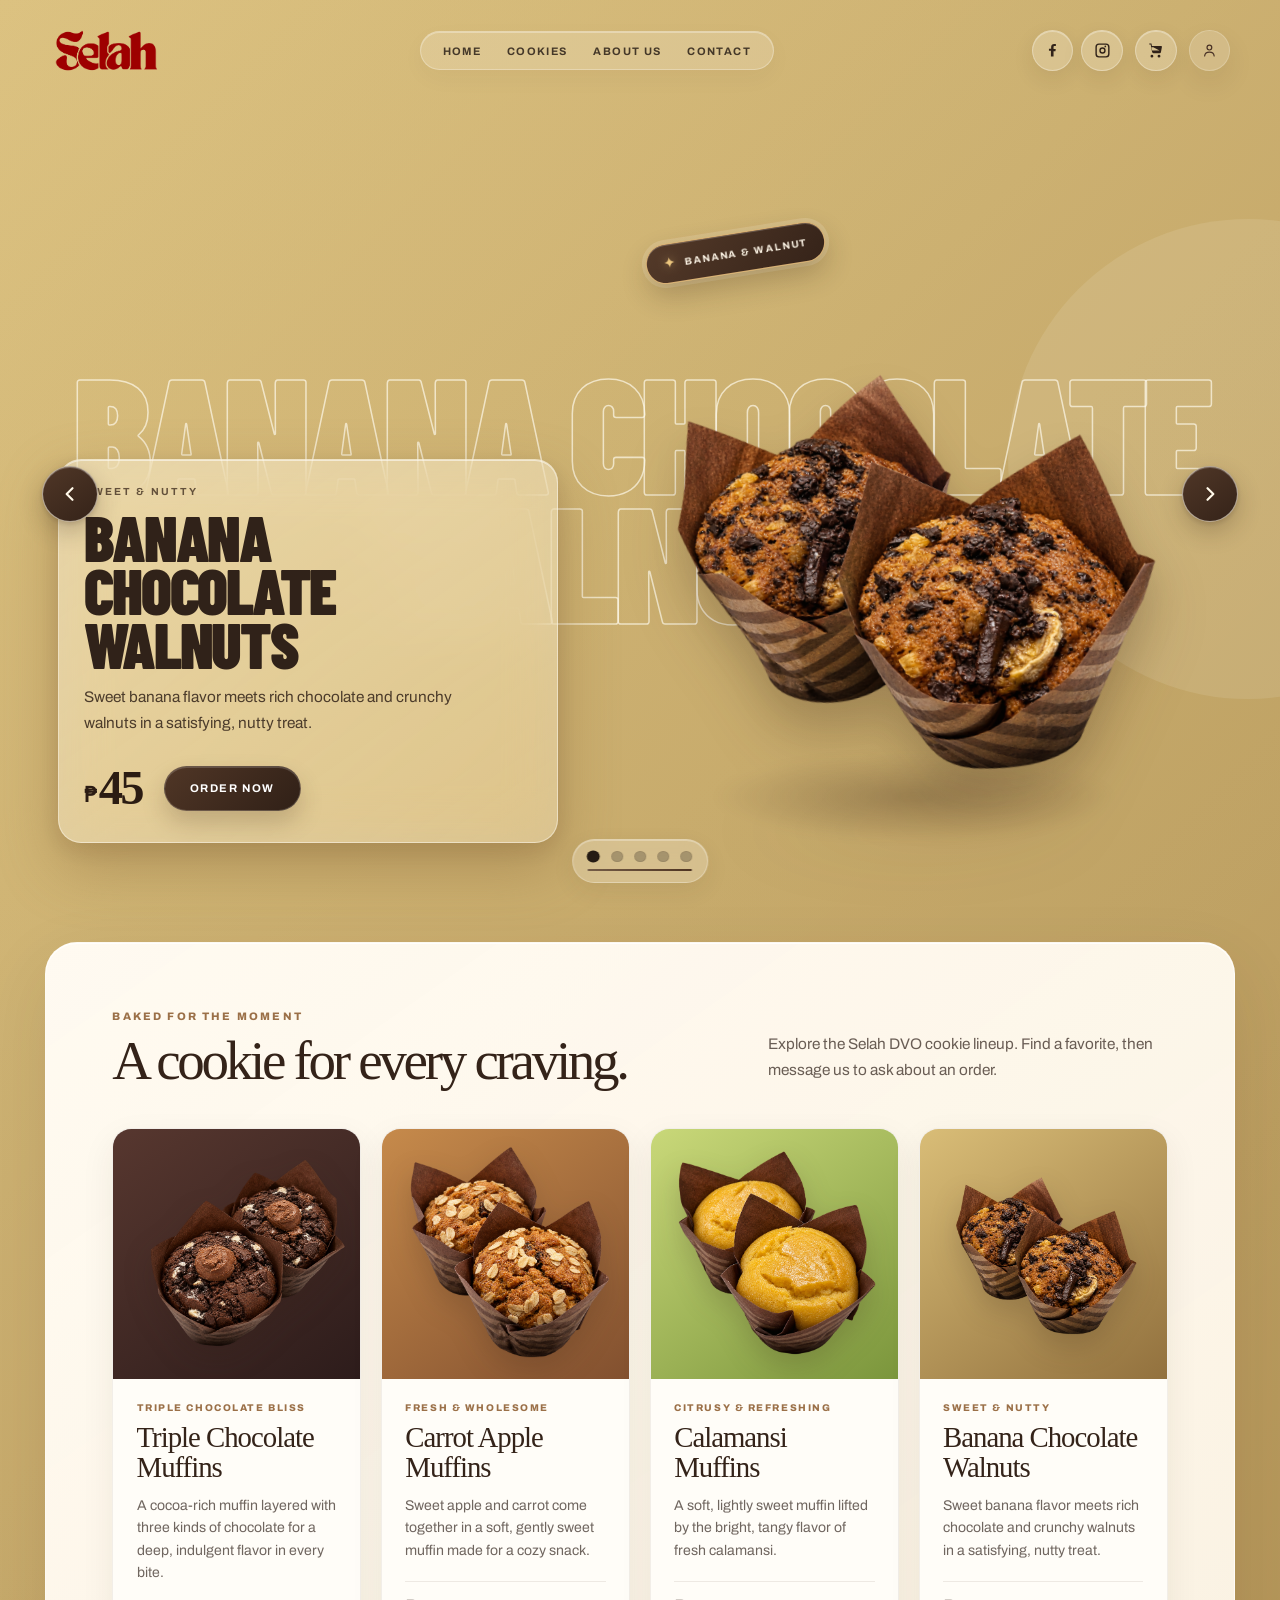
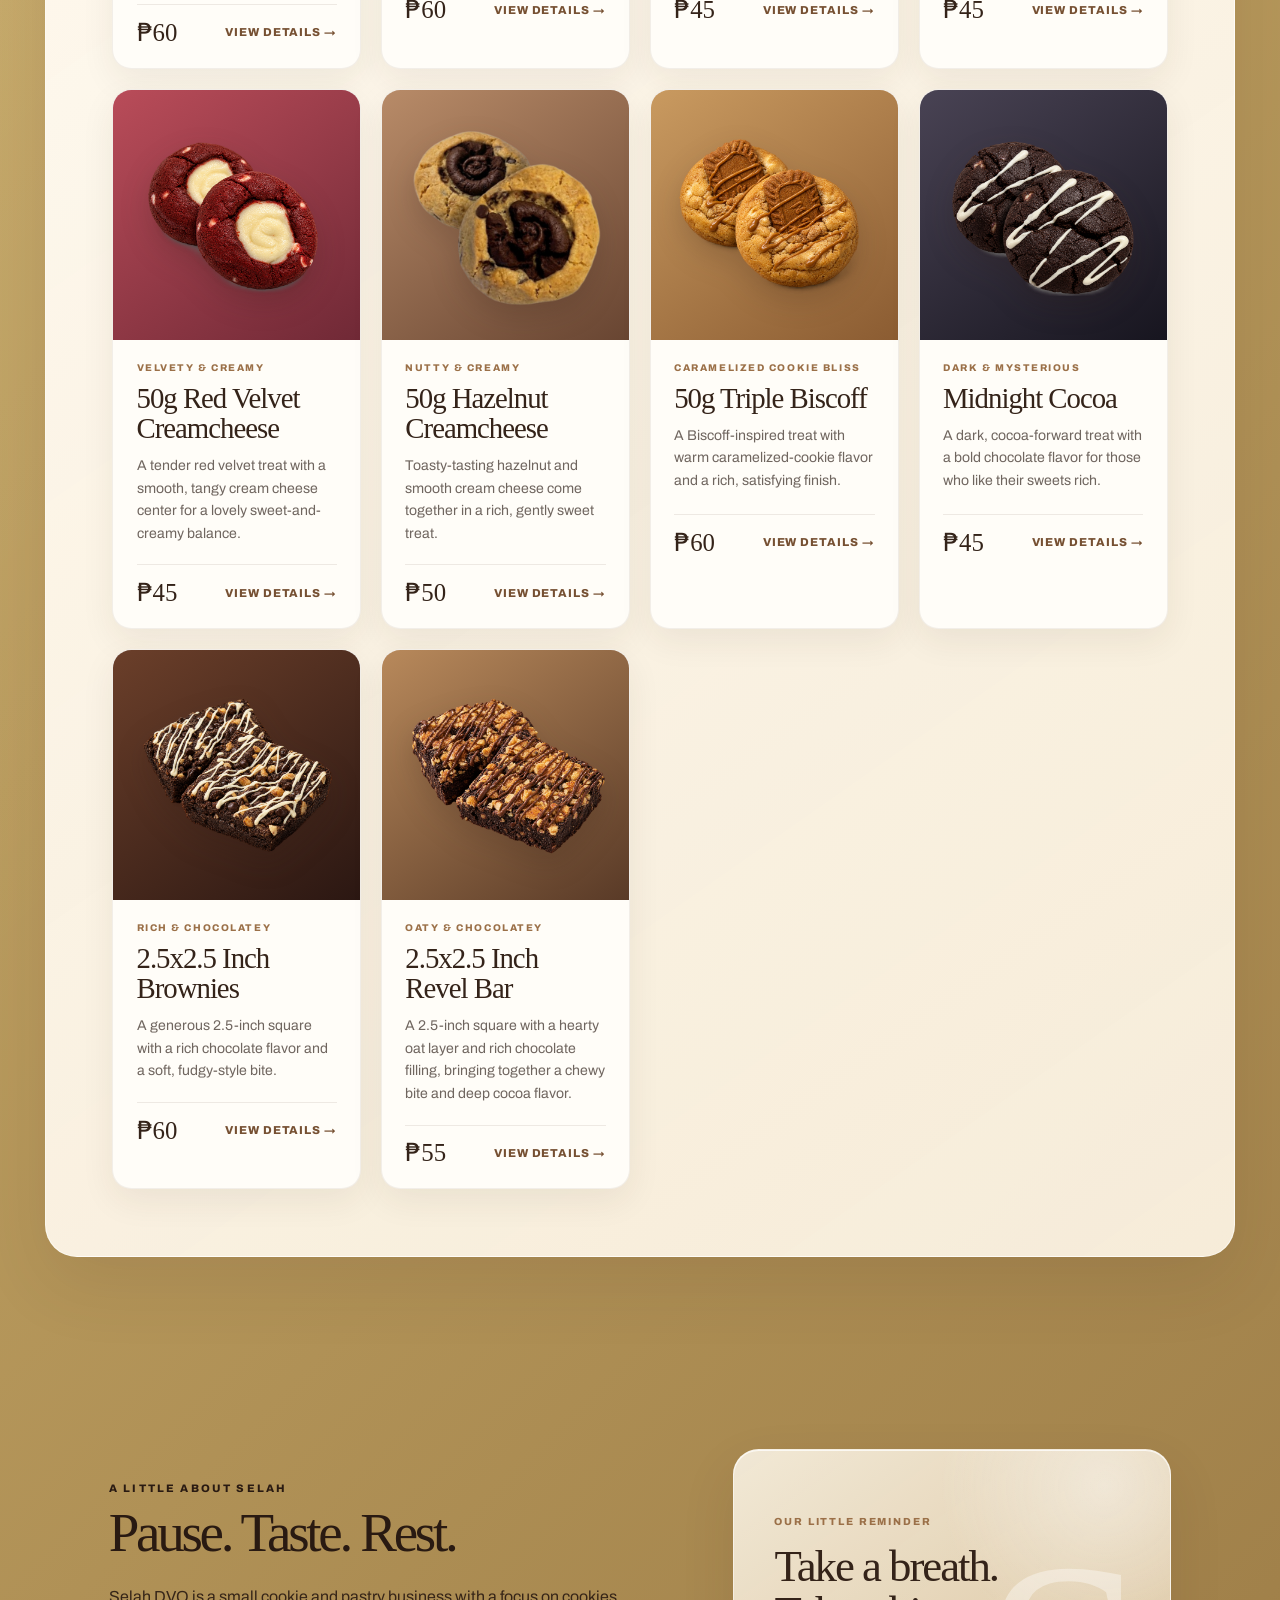
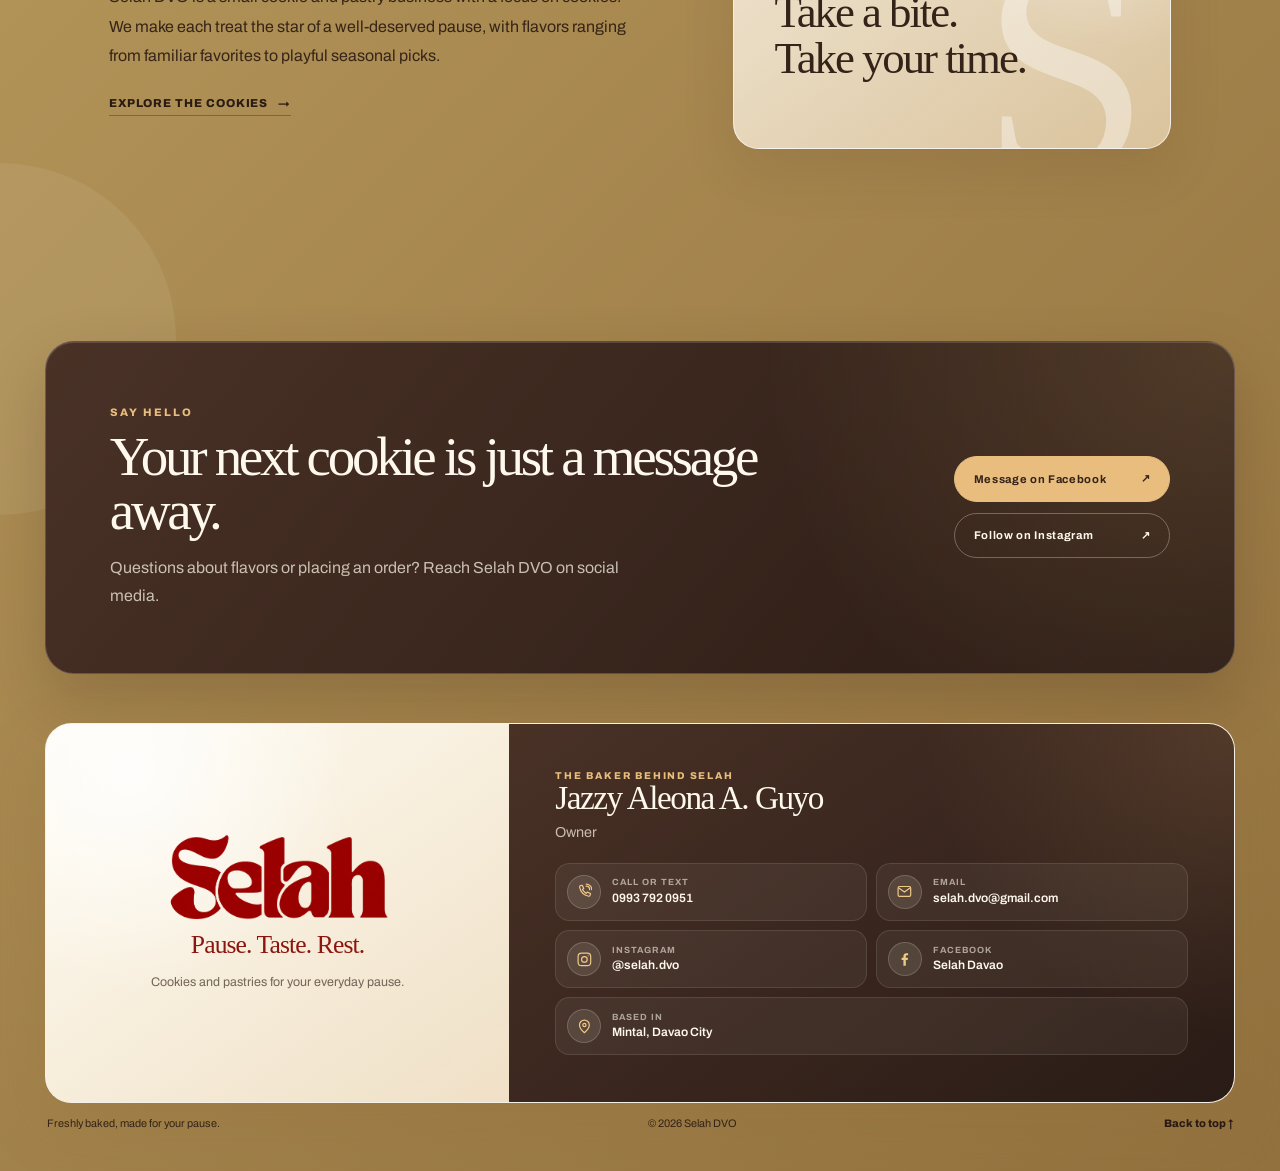
==== commit 3ad67898: "Add files via upload" ====
--- a/index.html
+++ b/index.html
@@ -28,34 +28,27 @@
     <link rel="preconnect" href="https://fonts.googleapis.com" />
     <link rel="preconnect" href="https://fonts.gstatic.com" crossorigin />
     <link
+      href="https://fonts.googleapis.com/css2?family=Archivo:wght@400;500;600;700;800;900&family=Barlow+Condensed:wght@800;900&display=swap"
       rel="stylesheet"
-      href="https://fonts.googleapis.com/css2?family=Archivo:wght@400;500;600;700;800;900&family=Barlow+Condensed:wght@800;900&display=swap"
-      media="print"
-      onload="this.media='all'; this.onload=null"
     />
-    <noscript>
-      <link
-        rel="stylesheet"
-        href="https://fonts.googleapis.com/css2?family=Archivo:wght@400;500;600;700;800;900&family=Barlow+Condensed:wght@800;900&display=swap"
-      />
-    </noscript>
     <link rel="stylesheet" href="styles.css" />
   </head>
   <body>
     <div class="page-shell">
       <div class="desktop-sticky-sentinel" aria-hidden="true"></div>
+      <nav class="mobile-sticky-nav" aria-label="Mobile main navigation">
+        <a href="#home">Home</a>
+        <a href="#cookies">Cookies</a>
+        <a href="#about">About Us</a>
+        <a href="#contact">Contact</a>
+      </nav>
       <header class="topbar">
         <a class="brand" href="#home" aria-label="Selah DVO home">
-          <picture class="responsive-picture logo-picture">
-            <img
-              class="brand-logo"
-              src="assets/selahLogo.png"
-              alt="Selah — Pause. Taste. Rest."
-              width="1249"
-              height="468"
-              decoding="async"
-            />
-          </picture>
+          <img
+            class="brand-logo"
+            src="assets/selahLogo.png"
+            alt="Selah — Pause. Taste. Rest."
+          />
         </a>
 
         <nav class="main-nav" aria-label="Main navigation">
@@ -88,22 +81,35 @@
               </svg>
             </a>
           </div>
-          <button class="cart-button" type="button" aria-label="View cart">
-            <svg viewBox="0 0 24 24" aria-hidden="true">
-              <path d="M7 18a2 2 0 1 1 0 4 2 2 0 0 1 0-4Zm10 0a2 2 0 1 1 0 4 2 2 0 0 1 0-4ZM6.2 6h15.1l-1.5 8.1a2 2 0 0 1-2 1.7H9.2a2 2 0 0 1-2-1.6L5.2 3.5h-2V2h3.1l.7 3.5H20v2H6.2Zm0 0 1.1 6h10.4"/>
-            </svg>
-            <span class="cart-count" id="cartCount" aria-live="polite" hidden>0</span>
-          </button>
+          <div class="cart-sticky-anchor" id="cartStickyAnchor">
+            <button class="cart-button" type="button" aria-label="View cart">
+              <svg viewBox="0 0 24 24" aria-hidden="true">
+                <path d="M7 18a2 2 0 1 1 0 4 2 2 0 0 1 0-4Zm10 0a2 2 0 1 1 0 4 2 2 0 0 1 0-4ZM6.2 6h15.1l-1.5 8.1a2 2 0 0 1-2 1.7H9.2a2 2 0 0 1-2-1.6L5.2 3.5h-2V2h3.1l.7 3.5H20v2H6.2Zm0 0 1.1 6h10.4"/>
+              </svg>
+              <span class="cart-count" id="cartCount" aria-live="polite" hidden>0</span>
+            </button>
+          </div>
+          <div class="account-menu" id="accountMenu" hidden>
+            <button class="account-menu-toggle" id="accountMenuButton" type="button" aria-label="Open account menu" aria-haspopup="menu" aria-expanded="false">
+              <svg class="account-person-icon" id="accountPersonIcon" viewBox="0 0 24 24" aria-hidden="true"><circle cx="12" cy="8" r="3.4"/><path d="M5.2 20c.4-3.5 2.9-5.4 6.8-5.4s6.4 1.9 6.8 5.4"/></svg>
+              <span class="account-avatar-initials" id="accountAvatarInitials" hidden></span>
+            </button>
+            <div class="account-dropdown" id="accountDropdown" role="menu" aria-labelledby="accountMenuButton" aria-hidden="true" inert>
+              <div class="account-dropdown-header"><img src="assets/selahLogo.png" alt="Selah"><div><strong>Welcome to Selah</strong><span>Your little corner of sweetness</span></div></div>
+              <div class="account-dropdown-body">
+                <button class="account-signin-button" id="accountSignInButton" type="button" role="menuitem" hidden><svg aria-hidden="true"><use href="assets/dashboard-icons.svg#signin"/></svg><span>Sign in to your account</span><svg class="account-action-arrow" aria-hidden="true"><use href="assets/dashboard-icons.svg#external"/></svg></button>
+                <div class="account-signed-in-details" id="accountSignedInDetails">
+                  <span class="account-profile-avatar" id="accountDropdownInitials" aria-hidden="true">S</span>
+                  <div><p class="account-dropdown-label">Currently signed in as</p><p class="account-dropdown-name" id="accountMenuName"></p></div>
+                </div>
+                <a class="account-logout-button" id="adminDashboardLink" href="dashboard.html" role="menuitem" hidden><svg aria-hidden="true"><use href="assets/dashboard-icons.svg#overview"/></svg><span>Store dashboard</span><svg class="account-action-arrow" aria-hidden="true"><use href="assets/dashboard-icons.svg#external"/></svg></a>
+                <button class="account-logout-button" id="logoutButton" type="button" role="menuitem"><svg aria-hidden="true"><use href="assets/dashboard-icons.svg#signout"/></svg><span>Log out</span><svg class="account-action-arrow" aria-hidden="true"><use href="assets/dashboard-icons.svg#external"/></svg></button>
+                <p class="account-logout-status" id="logoutStatus" role="status" aria-live="polite" hidden></p>
+              </div>
+            </div>
+          </div>
         </div>
       </header>
-
-      <div class="mobile-nav-sentinel" aria-hidden="true"></div>
-      <nav class="mobile-sticky-nav" aria-label="Mobile main navigation">
-        <a href="#home">Home</a>
-        <a href="#cookies">Cookies</a>
-        <a href="#about">About Us</a>
-        <a href="#contact">Contact</a>
-      </nav>
 
       <main id="mainContent">
       <section class="hero" id="home" aria-live="polite">
@@ -140,9 +146,7 @@
             <div class="floating-badge" id="floatingBadge">Baked Daily</div>
             <div class="visual-frame">
               <div class="product-image-float">
-                <picture class="responsive-picture" id="productImagePicture">
-                  <img id="productImage" src="" alt="Classic Chocolate Chip cookie" width="1448" height="1086" fetchpriority="high" decoding="async" />
-                </picture>
+                <img id="productImage" src="" alt="Classic Chocolate Chip cookie" />
               </div>
             </div>
           </div>
@@ -209,9 +213,7 @@
         <div class="footer-card">
           <div class="footer-brand-panel">
             <a class="footer-brand-link" href="#home" aria-label="Selah DVO, back to top">
-              <picture class="responsive-picture logo-picture">
-                <img src="assets/selahLogo.png" alt="Selah" width="1249" height="468" loading="lazy" decoding="async" />
-              </picture>
+              <img src="assets/selahLogo.png" alt="Selah" loading="lazy" />
             </a>
             <p>Pause. Taste. Rest.</p>
             <span>Cookies and pastries for your everyday pause.</span>
@@ -264,8 +266,8 @@
         </div>
 
         <div class="footer-bottom">
+          <p>Freshly baked, made for your pause.</p>
           <span>© 2026 Selah DVO</span>
-          <p>Freshly baked, made for your pause.</p>
           <a href="#home">Back to top <span aria-hidden="true">↑</span></a>
         </div>
       </footer>
@@ -273,12 +275,10 @@
 
     <dialog class="shop-dialog product-dialog" id="productDialog" aria-labelledby="modalCookieName">
       <div class="dialog-shell">
-        <button class="dialog-close" type="button" data-close-dialog="productDialog" aria-label="Close product details"><svg viewBox="0 0 24 24" aria-hidden="true"><path d="m7 7 10 10M17 7 7 17" /></svg></button>
+        <button class="dialog-close" type="button" data-close-dialog="productDialog" aria-label="Close product details">&#215;</button>
         <div class="product-modal-grid">
           <div class="modal-image" id="modalImageFrame">
-            <picture class="responsive-picture" id="modalCookiePicture">
-              <img id="modalCookieImage" src="" alt="" width="1448" height="1086" decoding="async" />
-            </picture>
+            <img id="modalCookieImage" src="" alt="" />
           </div>
           <div class="modal-details">
             <p class="modal-tag" id="modalCookieTag"></p>
@@ -328,13 +328,13 @@
 
     <dialog class="shop-dialog cart-dialog" id="cartDialog" aria-labelledby="cartTitle">
       <div class="dialog-shell">
-        <button class="dialog-close" type="button" data-close-dialog="cartDialog" aria-label="Close order summary"><svg viewBox="0 0 24 24" aria-hidden="true"><path d="m7 7 10 10M17 7 7 17" /></svg></button>
+        <button class="dialog-close" type="button" data-close-dialog="cartDialog" aria-label="Close order summary">&#215;</button>
         <p class="modal-tag">Your selection</p>
         <h2 id="cartTitle">Your order</h2>
         <p class="cart-empty" id="cartEmpty">Your order is empty for now. Choose a cookie to get started.</p>
         <div class="cart-items" id="cartItems"></div>
         <div class="cart-summary-row" id="cartSummaryRow" hidden>
-          <span>Subtotal</span>
+          <span>Selected subtotal</span>
           <strong id="cartSubtotal"></strong>
         </div>
         <p class="modal-note" id="cartOrderStatus" role="status">Add cookies to your order, then choose where to send it.</p>
@@ -355,7 +355,7 @@
 
     <dialog class="shop-dialog social-confirm-dialog" id="socialConfirmDialog" aria-labelledby="socialConfirmTitle" aria-describedby="socialConfirmMessage">
       <div class="dialog-shell">
-        <button class="dialog-close" type="button" data-close-dialog="socialConfirmDialog" aria-label="Close confirmation"><svg viewBox="0 0 24 24" aria-hidden="true"><path d="m7 7 10 10M17 7 7 17" /></svg></button>
+        <button class="dialog-close" type="button" data-close-dialog="socialConfirmDialog" aria-label="Close confirmation">&#215;</button>
         <p class="modal-tag">Leaving Selah</p>
         <h2 id="socialConfirmTitle">Open Facebook?</h2>
         <p class="social-confirm-message" id="socialConfirmMessage">You will be opening Facebook.</p>
@@ -367,6 +367,33 @@
       </div>
     </dialog>
 
+    <dialog class="shop-dialog login-dialog" id="loginDialog" aria-labelledby="loginTitle" aria-describedby="loginIntro">
+      <div class="dialog-shell">
+        <button class="dialog-close" type="button" data-close-dialog="loginDialog" aria-label="Close sign in">&#215;</button>
+        <p class="modal-tag">A little pause before checkout</p>
+        <h2 id="loginTitle">You haven’t logged in yet</h2>
+        <p class="login-intro" id="loginIntro">Sign in to continue with your Selah order.</p>
+        <form class="login-form" id="loginForm">
+          <label for="loginUsername">Username</label>
+          <input id="loginUsername" name="username" type="text" autocomplete="username" placeholder="Enter your username" required />
+          <label for="loginPassword">Password</label>
+          <div class="password-input-wrap">
+            <input id="loginPassword" name="password" type="password" autocomplete="current-password" placeholder="Enter your password" required />
+            <button class="password-toggle" type="button" data-password-toggle="loginPassword" aria-label="Show password" aria-pressed="false">
+              <svg class="password-eye-open" viewBox="0 0 24 24" aria-hidden="true"><path d="M2.5 12s3.4-6.2 9.5-6.2 9.5 6.2 9.5 6.2-3.4 6.2-9.5 6.2S2.5 12 2.5 12Z"/><circle cx="12" cy="12" r="2.8"/></svg>
+              <svg class="password-eye-closed" viewBox="0 0 24 24" aria-hidden="true" hidden><path d="m3 3 18 18M10.6 5.9A9.7 9.7 0 0 1 12 5.8c6.1 0 9.5 6.2 9.5 6.2a15 15 0 0 1-3.1 3.6M6.2 6.5C3.8 8.2 2.5 12 2.5 12s3.4 6.2 9.5 6.2a9.5 9.5 0 0 0 3.2-.5"/><path d="M9.9 9.9a3 3 0 0 0 4.2 4.2"/></svg>
+            </button>
+          </div>
+          <p class="login-status" id="loginStatus" role="status" aria-live="polite">Demo login: username is case-insensitive; password is case-sensitive.</p>
+          <button class="dialog-primary" type="submit">Sign in</button>
+          <p class="login-register-prompt">Have no account yet? <a href="create-account.html">Create Account</a></p>
+        </form>
+      </div>
+    </dialog>
+
+    <div class="account-toast" id="accountToast" role="status" aria-live="polite" aria-atomic="true" hidden></div>
+
+    <script src="account-ui.js"></script>
     <script src="script.js"></script>
   </body>
 </html>
--- a/styles.css
+++ b/styles.css
@@ -69,10 +69,6 @@
   max-width: 100%;
 }
 
-.responsive-picture {
-  display: contents;
-}
-
 a {
   color: inherit;
   text-decoration: none;
@@ -234,7 +230,6 @@
   align-items: stretch;
   justify-content: center;
   padding: 1.5rem 0 0;
-  touch-action: pan-y pinch-zoom;
 }
 
 .hero[data-animating="true"] .visual-frame {
@@ -616,6 +611,10 @@
 }
 
 @media (max-width: 600px) {
+  .hero {
+    touch-action: pan-y;
+  }
+
   .page-shell {
     padding: 1rem 1rem 1.2rem;
   }
@@ -1337,19 +1336,8 @@
   font-size: 0.75rem;
 }
 
-.site-footer > a:first-child {
-  color: #342319;
-  font-weight: 800;
-  letter-spacing: 0.1em;
-  text-transform: uppercase;
-}
-
 .site-footer p {
   margin: 0;
-}
-
-.site-footer > a:last-child {
-  font-weight: 700;
 }
 
 @media (max-width: 800px) {
@@ -1405,6 +1393,266 @@
   .site-footer p {
     flex-basis: 100%;
     order: 2;
+  }
+}
+
+.account-group {
+  min-width: 0;
+  margin: 0;
+  padding: 1rem;
+  border: 1px solid rgba(112, 79, 50, 0.16);
+  border-radius: 1rem;
+  background: rgba(255, 255, 255, 0.38);
+}
+
+.account-form {
+  grid-template-columns: minmax(0, 1fr);
+}
+
+.account-group legend {
+  padding: 0 0.45rem;
+  color: #76502e;
+  font-size: 0.66rem;
+  font-weight: 800;
+  letter-spacing: 0.12em;
+  text-transform: uppercase;
+}
+
+.account-group-fields {
+  display: grid;
+  gap: 0.75rem;
+}
+
+.account-group .account-field-full {
+  grid-column: 1 / -1;
+}
+
+.account-notice,
+.account-submit {
+  grid-column: 1 / -1;
+}
+
+@media (min-width: 900px) and (min-height: 700px) {
+  .account-form {
+    grid-template-columns: repeat(2, minmax(0, 1fr));
+    align-items: stretch;
+    gap: 0.75rem;
+  }
+
+  .account-group {
+    padding: 0.8rem 0.9rem 0.9rem;
+  }
+
+  .account-group-fields {
+    grid-template-columns: repeat(2, minmax(0, 1fr));
+    gap: 0.6rem 0.65rem;
+  }
+
+  .account-credentials .account-field:first-child {
+    grid-column: 1 / -1;
+  }
+
+  .account-personal-fields .account-field-full {
+    grid-column: 1 / -1;
+  }
+
+  .account-group .account-field input,
+  .account-group .account-field select {
+    min-height: 2.55rem;
+    padding-block: 0.55rem;
+  }
+
+  .account-group .account-field label {
+    font-size: 0.6rem;
+  }
+
+  .account-group .account-field small {
+    font-size: 0.57rem;
+  }
+}
+
+@media (min-width: 900px) and (min-height: 700px) {
+  .account-back-link,
+  .account-card { width: min(100%, 1060px); }
+  .account-form { grid-template-columns: repeat(2, minmax(0, 1fr)); }
+  .account-group,
+  .account-group-fields,
+  .account-field { min-width: 0; }
+  .account-personal-fields { grid-template-columns: repeat(3, minmax(0, 1fr)); }
+  .account-personal-fields .account-field:nth-child(1) { grid-column: 1; grid-row: 1; }
+  .account-personal-fields .account-field:nth-child(2) { grid-column: 3; grid-row: 1; }
+  .account-personal-fields .account-field:nth-child(3) { grid-column: 2; grid-row: 1; }
+  .account-personal-fields .account-field:nth-child(4) { grid-column: 1; grid-row: 2; }
+  .account-personal-fields .account-field:nth-child(5) { grid-column: 2 / 4; grid-row: 2; }
+  .account-personal-fields .account-field label {
+    gap: 0.2rem;
+    font-size: clamp(0.48rem, 0.65vw, 0.6rem);
+    letter-spacing: 0.07em;
+    white-space: nowrap;
+  }
+  .account-personal-fields .account-field label span { font-size: 0.56rem; white-space: nowrap; }
+  .account-personal-fields .account-field input,
+  .account-personal-fields .account-field select {
+    min-width: 0;
+    padding-inline: 0.6rem;
+    font-size: 0.75rem;
+  }
+  .account-card h1,
+  .account-intro,
+  .account-notice,
+  .account-group legend,
+  .account-field label,
+  .account-field small { overflow-wrap: anywhere; }
+}
+
+@media (min-width: 900px) and (min-height: 700px) {
+  .account-back-link,
+  .account-card {
+    width: min(100%, 1060px);
+  }
+
+  .account-form {
+    grid-template-columns: repeat(2, minmax(0, 1fr));
+  }
+
+  .account-group,
+  .account-group-fields,
+  .account-field {
+    min-width: 0;
+  }
+
+  .account-personal-fields {
+    grid-template-columns: repeat(3, minmax(0, 1fr));
+  }
+
+  .account-personal-fields .account-field:nth-child(1) {
+    grid-column: 1;
+    grid-row: 1;
+  }
+
+  .account-personal-fields .account-field:nth-child(2) {
+    grid-column: 3;
+    grid-row: 1;
+  }
+
+  .account-personal-fields .account-field:nth-child(3) {
+    grid-column: 2;
+    grid-row: 1;
+  }
+
+  .account-personal-fields .account-field:nth-child(4) {
+    grid-column: 1;
+    grid-row: 2;
+  }
+
+  .account-personal-fields .account-field:nth-child(5) {
+    grid-column: 2 / 4;
+    grid-row: 2;
+  }
+
+  .account-personal-fields .account-field label {
+    gap: 0.2rem;
+    font-size: clamp(0.48rem, 0.65vw, 0.6rem);
+    letter-spacing: 0.07em;
+    white-space: nowrap;
+  }
+
+  .account-personal-fields .account-field label span {
+    font-size: 0.56rem;
+    white-space: nowrap;
+  }
+
+  .account-personal-fields .account-field input,
+  .account-personal-fields .account-field select {
+    min-width: 0;
+    padding-inline: 0.6rem;
+    font-size: 0.75rem;
+  }
+
+  .account-card h1,
+  .account-intro,
+  .account-notice,
+  .account-group legend,
+  .account-field label,
+  .account-field small {
+    overflow-wrap: anywhere;
+  }
+}
+
+@media (min-width: 900px) and (min-height: 700px) {
+  .account-layout {
+    gap: 0.55rem;
+    padding: 0.75rem 1rem;
+  }
+
+  .account-back-link {
+    width: min(100%, 820px);
+    margin-bottom: 0.1rem;
+  }
+
+  .account-card {
+    width: min(100%, 820px);
+    padding: 1.4rem 2rem 1.35rem;
+    border-radius: 1.6rem;
+  }
+
+  .account-card > .modal-tag {
+    margin-bottom: 0.4rem;
+  }
+
+  .account-card h1 {
+    font-size: clamp(2.2rem, 3vw, 2.8rem);
+  }
+
+  .account-intro {
+    margin: 0.5rem 0 1rem;
+    font-size: 0.82rem;
+  }
+
+  .account-form {
+    grid-template-columns: repeat(3, minmax(0, 1fr));
+    gap: 0.65rem 0.85rem;
+  }
+
+  .account-field-full {
+    grid-column: auto;
+  }
+
+  .account-field-username,
+  .account-field-password {
+    grid-column: span 2;
+  }
+
+  .account-field input,
+  .account-field select {
+    min-height: 2.75rem;
+    padding-block: 0.65rem;
+  }
+
+  .account-field label {
+    font-size: 0.63rem;
+  }
+
+  .account-field small {
+    font-size: 0.61rem;
+  }
+
+  .account-notice,
+  .account-submit {
+    grid-column: 1 / -1;
+  }
+
+  .account-submit {
+    min-height: 2.8rem;
+    padding-block: 0.7rem;
+  }
+
+  .account-signin-prompt {
+    margin-top: 0.85rem;
+  }
+
+  .account-tagline {
+    font-size: 0.88rem;
   }
 }
 
@@ -1825,34 +2073,15 @@
   border-radius: 50%;
   background: rgba(255, 255, 255, 0.78);
   color: #493126;
+  font-size: 1.5rem;
+  line-height: 1;
   cursor: pointer;
-  transition: background 180ms ease, border-color 180ms ease, box-shadow 180ms ease, color 180ms ease;
-}
-
-.dialog-close svg {
-  display: block;
-  width: 1rem;
-  height: 1rem;
-  overflow: visible;
-}
-
-.dialog-close svg path {
-  fill: none;
-  stroke: currentColor;
-  stroke-width: 1.8;
-  stroke-linecap: round;
+  transition: transform 180ms ease, background 180ms ease;
 }
 
 .dialog-close:hover {
-  border-color: rgba(72, 48, 31, 0.24);
+  transform: rotate(90deg);
   background: #fff;
-  box-shadow: 0 4px 12px rgba(49, 31, 19, 0.12);
-  color: #24170f;
-}
-
-.dialog-close:focus-visible {
-  outline: 3px solid rgba(175, 125, 71, 0.42);
-  outline-offset: 3px;
 }
 
 .product-modal-grid {
@@ -2146,6 +2375,12 @@
   gap: 1rem;
   padding: 1rem 0;
   border-bottom: 1px solid rgba(86, 61, 41, 0.12);
+  cursor: pointer;
+  transition: background-color 180ms ease;
+}
+
+.cart-item:hover {
+  background-color: rgba(139, 94, 60, 0.045);
 }
 
 .cart-item-info,
@@ -2173,6 +2408,34 @@
 .cart-item-side strong {
   color: #342319;
   font-size: 0.9rem;
+}
+
+#cartSubtotal {
+  display: inline-block;
+  font-variant-numeric: tabular-nums;
+  transition: color 240ms ease, transform 240ms cubic-bezier(0.22, 1, 0.36, 1), text-shadow 240ms ease;
+}
+
+#cartSubtotal.is-counting {
+  color: #8b5935;
+  text-shadow: 0 4px 14px rgba(213, 161, 122, 0.42);
+  transform: scale(1.035);
+}
+
+#cartSubtotal.is-counting.is-increasing,
+.modal-total-row strong.is-counting.is-increasing {
+  color: #27834a;
+  text-shadow: 0 4px 14px rgba(60, 170, 100, 0.3);
+}
+
+#cartSubtotal.is-counting.is-decreasing,
+.modal-total-row strong.is-counting.is-decreasing {
+  color: #b64036;
+  text-shadow: 0 4px 14px rgba(210, 78, 62, 0.28);
+}
+
+@media (prefers-reduced-motion: reduce) {
+  #cartSubtotal { transition: none; }
 }
 
 .cart-remove {
@@ -2215,6 +2478,105 @@
   display: none;
 }
 
+.login-dialog {
+  width: min(460px, calc(100vw - 2rem)) !important;
+}
+
+.login-dialog .dialog-shell {
+  padding: clamp(1.6rem, 5vw, 2.8rem);
+}
+
+.login-dialog h2 {
+  max-width: 12ch;
+  margin: 0;
+  color: #342319;
+  font: 500 clamp(2rem, 7vw, 2.8rem)/1 Georgia, "Times New Roman", serif;
+  letter-spacing: -0.055em;
+}
+
+.login-intro {
+  margin: 0.8rem 0 1.5rem;
+  color: rgba(47, 33, 26, 0.68);
+  font-size: 0.9rem;
+  line-height: 1.6;
+}
+
+.login-form {
+  display: grid;
+  gap: 0.6rem;
+}
+
+.login-form label {
+  margin-top: 0.45rem;
+  color: #493126;
+  font-size: 0.72rem;
+  font-weight: 800;
+  letter-spacing: 0.08em;
+  text-transform: uppercase;
+}
+
+.login-form input {
+  width: 100%;
+  min-height: 3.2rem;
+  padding: 0.85rem 1rem;
+  border: 1px solid rgba(86, 61, 41, 0.2);
+  border-radius: 0.8rem;
+  outline: none;
+  background: #fffdf9;
+  color: #342319;
+  font: 500 0.9rem "Archivo", sans-serif;
+  transition: border-color 180ms ease, box-shadow 180ms ease;
+}
+
+.login-form input:focus {
+  border-color: #a8794a;
+  box-shadow: 0 0 0 3px rgba(168, 121, 74, 0.14);
+}
+
+.login-status {
+  margin: 0.5rem 0 0.3rem;
+  color: rgba(47, 33, 26, 0.58);
+  font-size: 0.72rem;
+  line-height: 1.55;
+  transition: color 180ms ease, background-color 180ms ease, border-color 180ms ease;
+}
+
+.login-status.is-error {
+  padding: 0.65rem 0.75rem;
+  border: 1px solid rgba(191, 67, 58, 0.2);
+  border-radius: 0.7rem;
+  background: #fff0ec;
+  color: #a63430;
+  font-weight: 600;
+}
+
+.login-form .dialog-primary {
+  margin-top: 0.25rem;
+}
+
+.login-register-prompt {
+  margin: 0.7rem 0 0;
+  color: rgba(47, 33, 26, 0.66);
+  font-size: 0.8rem;
+  line-height: 1.5;
+  text-align: center;
+}
+
+.login-register-prompt a {
+  color: #9b653a;
+  font-weight: 800;
+  text-decoration: underline;
+  text-decoration-color: rgba(155, 101, 58, 0.4);
+  text-underline-offset: 0.2em;
+  transition: color 160ms ease, text-decoration-color 160ms ease;
+}
+
+.login-register-prompt a:hover,
+.login-register-prompt a:focus-visible {
+  color: #68442f;
+  text-decoration-color: currentColor;
+}
+
 @media (max-width: 700px) {
   dialog.shop-dialog {
     max-height: 92vh;
@@ -2651,6 +3013,10 @@
   display: none;
 }
 
+.mobile-nav-sentinel {
+  display: none;
+}
+
 @media (max-width: 700px) {
   .page-shell {
     overflow-x: clip;
@@ -2662,6 +3028,7 @@
   }
 
   .mobile-nav-sentinel {
+    display: block;
     height: 1px;
     margin-top: -1px;
     pointer-events: none;
@@ -2698,42 +3065,6 @@
     -webkit-backdrop-filter: blur(20px);
   }
 
-  .cart-button.is-below-mobile-nav,
-  .cart-button.is-leaving-mobile-nav {
-    position: fixed;
-    top: var(--mobile-cart-top, 4.75rem);
-    right: max(0.9rem, env(safe-area-inset-right));
-    z-index: 30;
-  }
-
-  .cart-button.is-below-mobile-nav {
-    animation: mobile-cart-arrive 420ms cubic-bezier(0.22, 1, 0.36, 1);
-  }
-
-  .cart-button.is-leaving-mobile-nav {
-    pointer-events: none;
-    animation: mobile-cart-depart 320ms cubic-bezier(0.4, 0, 0.8, 0.6) forwards;
-  }
-
-  .cart-button.is-returning-to-topbar {
-    animation: mobile-cart-return-to-topbar 380ms cubic-bezier(0.22, 1, 0.36, 1);
-  }
-
-  @keyframes mobile-cart-arrive {
-    from { opacity: 0; transform: translateX(calc(100% + 1rem)); }
-    to { opacity: 1; transform: translateX(0); }
-  }
-
-  @keyframes mobile-cart-depart {
-    from { opacity: 1; transform: translateX(0); }
-    to { opacity: 0; transform: translateX(calc(100% + 1rem)); }
-  }
-
-  @keyframes mobile-cart-return-to-topbar {
-    from { opacity: 0; transform: translateX(calc(100% + 1rem)); }
-    to { opacity: 1; transform: translateX(0); }
-  }
-
   .mobile-sticky-nav a {
     display: flex;
     min-height: 2.75rem;
@@ -2765,14 +3096,6 @@
   }
 }
 
-@media (prefers-reduced-motion: reduce) {
-  .cart-button.is-below-mobile-nav,
-  .cart-button.is-leaving-mobile-nav,
-  .cart-button.is-returning-to-topbar {
-    animation: none;
-  }
-}
-
 @media (max-width: 420px) {
   .mobile-sticky-nav {
     gap: 0.1rem;
@@ -2934,13 +3257,11 @@
 
 /* About copy and footer adapt to the active cookie palette for readable contrast. */
 .about-copy .section-kicker,
-.about-copy .text-link,
-.site-footer > a:last-child {
+.about-copy .text-link {
   color: var(--support-accent, #765032);
 }
 
-.about-copy h2,
-.site-footer > a:first-child {
+.about-copy h2 {
   color: var(--support-ink, #342319);
 }
 
@@ -3295,7 +3616,7 @@
     grid-auto-rows: max-content;
     align-content: start;
     gap: 0.65rem;
-    max-height: min(94svh, 640px);
+    max-height: min(84svh, 640px);
     overflow-y: auto;
     overscroll-behavior-y: auto;
     -webkit-overflow-scrolling: touch;
@@ -3343,13 +3664,13 @@
   .cookie-card {
     display: grid;
     grid-template-columns: 6rem minmax(0, 1fr);
-    min-height: 8.3rem;
+    min-height: 8rem;
     border-radius: 1rem;
   }
 
   .cookie-card-image {
     height: 100%;
-    min-height: 8.3rem;
+    min-height: 8rem;
   }
 
   .cookie-card-image img {
@@ -3482,14 +3803,6 @@
     gap: 0.55rem 0.8rem;
     padding: 0.9rem 0.1rem 0.2rem;
     font-size: 0.68rem;
-  }
-
-  .site-footer > a:first-child {
-    justify-self: start;
-  }
-
-  .site-footer > a:last-child {
-    justify-self: end;
   }
 
   .site-footer p {
@@ -3683,7 +3996,6 @@
 
 .footer-brand-link img {
   width: min(82%, 15rem);
-  height: auto;
   max-height: 7rem;
   object-fit: contain;
   mix-blend-mode: multiply;
@@ -3911,17 +4223,30 @@
   }
 
   .footer-bottom {
-    display: grid;
-    grid-template-columns: 1fr auto;
-    gap: 0.4rem 0.65rem;
+    display: flex;
+    align-items: center;
+    justify-content: space-between;
+    gap: 0.4rem;
     padding: 0.75rem 0.1rem 0.2rem;
-    font-size: 0.63rem;
-  }
-
+    font-size: clamp(0.52rem, 2.2vw, 0.63rem);
+  }
+
+  .footer-bottom > span,
   .footer-bottom p {
-    grid-column: 1 / -1;
-    grid-row: 2;
+    white-space: nowrap;
+  }
+
+  .footer-bottom p {
+    order: 1;
     text-align: left;
+  }
+
+  .footer-bottom > span {
+    order: 2;
+  }
+
+  .footer-bottom > a {
+    display: none;
   }
 }
 
@@ -4183,4 +4508,1473 @@
   }
 }
 
-
+/* Standalone account creation page */
+.account-page {
+  min-height: 100vh;
+  background:
+    radial-gradient(ellipse at 12% 14%, rgba(224, 188, 126, 0.28), transparent 30rem),
+    linear-gradient(145deg, #fff8eb, #f0dfc4 58%, #e6cfad);
+  color: #342319;
+}
+
+.account-layout {
+  display: grid;
+  min-height: 100vh;
+  justify-items: center;
+  align-content: center;
+  gap: 1rem;
+  padding: clamp(1rem, 4vw, 3rem) 1rem;
+}
+
+.account-back-link {
+  width: min(100%, 620px);
+  color: #76502e;
+  font-size: 0.8rem;
+  font-weight: 700;
+  text-decoration: none;
+}
+
+.account-back-link:hover,
+.account-signin-prompt a:hover {
+  color: #3d281b;
+}
+
+.account-card {
+  width: min(100%, 620px);
+  padding: clamp(1.5rem, 5vw, 3rem);
+  border: 1px solid rgba(255, 255, 255, 0.82);
+  border-radius: clamp(1.25rem, 4vw, 2rem);
+  background: rgba(255, 251, 243, 0.96);
+  box-shadow: 0 24px 80px rgba(61, 40, 24, 0.17), inset 0 1px rgba(255, 255, 255, 0.9);
+}
+
+.account-card h1 {
+  margin: 0;
+  color: #342319;
+  font: 500 clamp(2.25rem, 7vw, 3.5rem)/0.98 Georgia, "Times New Roman", serif;
+  letter-spacing: -0.06em;
+}
+
+.account-intro {
+  max-width: 38ch;
+  margin: 0.85rem 0 1.65rem;
+  color: rgba(47, 33, 26, 0.68);
+  font-size: 0.9rem;
+  line-height: 1.6;
+}
+
+.account-form {
+  display: grid;
+  grid-template-columns: repeat(2, minmax(0, 1fr));
+  gap: 1rem 0.9rem;
+}
+
+.account-field {
+  display: grid;
+  min-width: 0;
+  align-content: start;
+  gap: 0.45rem;
+}
+
+.account-field-full {
+  grid-column: 1 / -1;
+}
+
+.account-field label {
+  display: flex;
+  min-height: 1.1rem;
+  align-items: center;
+  gap: 0.4rem;
+  color: #493126;
+  font-size: 0.68rem;
+  font-weight: 800;
+  letter-spacing: 0.1em;
+  text-transform: uppercase;
+}
+
+.account-field label span {
+  color: #9a8877;
+  font-size: 0.62rem;
+  font-weight: 600;
+  letter-spacing: 0.02em;
+  text-transform: none;
+}
+
+.account-field input,
+.account-field select {
+  width: 100%;
+  min-height: 3.15rem;
+  padding: 0.8rem 0.95rem;
+  border: 1px solid rgba(86, 61, 41, 0.2);
+  border-radius: 0.8rem;
+  outline: none;
+  background: #fffdf9;
+  color: #342319;
+  font: 500 0.86rem "Archivo", sans-serif;
+  transition: border-color 180ms ease, box-shadow 180ms ease;
+}
+
+.account-field select {
+  appearance: none;
+  -webkit-appearance: none;
+  padding-right: 2.7rem;
+  background-image: url("data:image/svg+xml,%3Csvg xmlns='http://www.w3.org/2000/svg' width='16' height='16' viewBox='0 0 16 16' fill='none'%3E%3Cpath d='m3.5 6 4.5 4 4.5-4' stroke='%23765032' stroke-width='1.7' stroke-linecap='round' stroke-linejoin='round'/%3E%3C/svg%3E");
+  background-position: right 0.9rem center;
+  background-repeat: no-repeat;
+  background-size: 0.9rem;
+  color-scheme: light;
+  cursor: pointer;
+}
+
+.account-field select:invalid {
+  color: #9a8877;
+}
+
+.account-field select option {
+  background-color: #fffaf1;
+  color: #342319;
+}
+
+.account-field select option:checked {
+  background: #ead8ba;
+  color: #342319;
+}
+
+.custom-select {
+  position: relative;
+  z-index: 1;
+}
+
+.custom-select.is-open {
+  z-index: 20;
+}
+
+.custom-select-native {
+  position: absolute;
+  width: 1px !important;
+  height: 1px !important;
+  min-height: 1px !important;
+  padding: 0 !important;
+  overflow: hidden;
+  clip-path: inset(50%);
+  white-space: nowrap;
+  pointer-events: none;
+}
+
+.custom-select-trigger {
+  display: flex;
+  width: 100%;
+  min-height: 3.15rem;
+  align-items: center;
+  justify-content: space-between;
+  gap: 0.75rem;
+  padding: 0.8rem 0.95rem;
+  border: 1px solid rgba(86, 61, 41, 0.2);
+  border-radius: 0.8rem;
+  outline: none;
+  background: #fffdf9;
+  color: #342319;
+  font: 500 0.86rem "Archivo", sans-serif;
+  text-align: left;
+  cursor: pointer;
+  transition: border-color 200ms ease, box-shadow 220ms ease, background-color 200ms ease, transform 200ms ease;
+}
+
+.custom-select:not(.has-value) .custom-select-trigger {
+  color: #9a8877;
+}
+
+.custom-select-trigger svg {
+  width: 0.95rem;
+  height: 0.95rem;
+  flex: 0 0 auto;
+  fill: none;
+  stroke: #765032;
+  stroke-linecap: round;
+  stroke-linejoin: round;
+  stroke-width: 1.7;
+  transition: transform 200ms ease;
+}
+
+.custom-select.is-open .custom-select-trigger svg {
+  transform: rotate(180deg);
+}
+
+.custom-select-trigger:hover,
+.custom-select-trigger:focus-visible,
+.custom-select.is-open .custom-select-trigger {
+  border-color: #a8794a;
+  background-color: #fffefa;
+  box-shadow: 0 0 0 3px rgba(168, 121, 74, 0.14);
+}
+
+.custom-select-options {
+  position: absolute;
+  z-index: 1;
+  top: calc(100% + 0.45rem);
+  right: 0;
+  left: 0;
+  display: grid;
+  gap: 0.2rem;
+  max-height: 13rem;
+  padding: 0.4rem;
+  overflow-y: auto;
+  border: 1px solid rgba(125, 83, 48, 0.2);
+  border-radius: 0.95rem;
+  background: linear-gradient(145deg, #fffdf8, #f8eddb);
+  box-shadow: 0 16px 34px rgba(57, 37, 23, 0.2), inset 0 1px rgba(255, 255, 255, 0.9);
+  animation: sex-options-enter 160ms cubic-bezier(0.2, 0.75, 0.25, 1) both;
+}
+
+.custom-select-options[hidden] {
+  display: none;
+}
+
+.custom-select-options [role="option"] {
+  min-height: 2.65rem;
+  padding: 0.65rem 0.8rem;
+  border: 0;
+  border-radius: 0.65rem;
+  background: transparent;
+  color: #493126;
+  font: 500 0.85rem "Archivo", sans-serif;
+  text-align: left;
+  cursor: pointer;
+  transition: background-color 160ms ease, color 160ms ease, transform 160ms ease;
+}
+
+.custom-select-options [role="option"]:hover,
+.custom-select-options [role="option"]:focus-visible {
+  outline: none;
+  background: #f0dfc4;
+  color: #70472c;
+}
+
+.custom-select-options [role="option"][aria-selected="true"] {
+  background: #ead4b3;
+  color: #603b24;
+  font-weight: 700;
+}
+
+@keyframes sex-options-enter {
+  from { opacity: 0; transform: translateY(-0.25rem) scale(0.985); }
+  to { opacity: 1; transform: translateY(0) scale(1); }
+}
+
+.account-field input::placeholder {
+  color: #a99b8d;
+}
+
+.account-field input:focus,
+.account-field select:focus,
+.custom-select-trigger:focus-visible {
+  border-color: #a8794a;
+  box-shadow: 0 0 0 3px rgba(168, 121, 74, 0.14);
+}
+
+.account-field small {
+  color: rgba(47, 33, 26, 0.52);
+  font-size: 0.66rem;
+  line-height: 1.4;
+}
+
+.account-notice {
+  grid-column: 1 / -1;
+  margin: 0.15rem 0 -0.15rem;
+  color: rgba(47, 33, 26, 0.58);
+  font-size: 0.72rem;
+  line-height: 1.55;
+}
+
+.account-submit {
+  grid-column: 1 / -1;
+  margin-top: 0.15rem;
+}
+
+.account-signin-prompt {
+  margin: 1.25rem 0 0;
+  color: rgba(47, 33, 26, 0.66);
+  font-size: 0.8rem;
+  text-align: center;
+}
+
+.account-signin-prompt a {
+  color: #9b653a;
+  font-weight: 800;
+  text-decoration: underline;
+  text-decoration-color: rgba(155, 101, 58, 0.4);
+  text-underline-offset: 0.2em;
+}
+
+.account-tagline {
+  margin: 0;
+  color: rgba(76, 50, 31, 0.64);
+  font: italic 1rem Georgia, "Times New Roman", serif;
+}
+
+@media (min-width: 900px) and (min-height: 700px) {
+  .account-layout { gap: 0.55rem; padding: 0.75rem 1rem; }
+  .account-back-link { width: min(100%, 820px); margin-bottom: 0.1rem; }
+  .account-card { width: min(100%, 820px); padding: 1.4rem 2rem 1.35rem; border-radius: 1.6rem; }
+  .account-card > .modal-tag { margin-bottom: 0.4rem; }
+  .account-card h1 { font-size: clamp(2.2rem, 3vw, 2.8rem); }
+  .account-intro { margin: 0.5rem 0 1rem; font-size: 0.82rem; }
+  .account-form { grid-template-columns: repeat(3, minmax(0, 1fr)); gap: 0.65rem 0.85rem; }
+  .account-field-full { grid-column: auto; }
+  .account-field-username,
+  .account-field-password { grid-column: span 2; }
+  .account-field input,
+  .account-field select { min-height: 2.75rem; padding-block: 0.65rem; }
+  .account-field label { font-size: 0.63rem; }
+  .account-field small { font-size: 0.61rem; }
+  .account-notice,
+  .account-submit { grid-column: 1 / -1; }
+  .account-submit { min-height: 2.8rem; padding-block: 0.7rem; }
+  .account-signin-prompt { margin-top: 0.85rem; }
+  .account-tagline { font-size: 0.88rem; }
+}
+
+@media (max-width: 520px) {
+  .account-layout {
+    align-content: start;
+    gap: 0.8rem;
+    padding-top: 1rem;
+  }
+
+  .account-form {
+    gap: 0.85rem 0.65rem;
+  }
+
+  .account-field input,
+  .account-field select,
+  .account-field .custom-select-trigger {
+    min-height: 3rem;
+    padding-inline: 0.75rem;
+    font-size: 0.8rem;
+  }
+}
+
+.account-group {
+  min-width: 0;
+  margin: 0;
+  padding: 1rem;
+  border: 1px solid rgba(112, 79, 50, 0.16);
+  border-radius: 1rem;
+  background: rgba(255, 255, 255, 0.38);
+}
+
+.account-group legend {
+  padding: 0 0.45rem;
+  color: #76502e;
+  font-size: 0.66rem;
+  font-weight: 800;
+  letter-spacing: 0.12em;
+  text-transform: uppercase;
+}
+
+.account-group-fields {
+  display: grid;
+  gap: 0.75rem;
+}
+
+.account-group .account-field-full {
+  grid-column: 1 / -1;
+}
+
+.account-notice,
+.account-submit {
+  grid-column: 1 / -1;
+}
+
+@media (min-width: 900px) and (min-height: 700px) {
+  .account-form {
+    grid-template-columns: repeat(2, minmax(0, 1fr));
+    align-items: stretch;
+    gap: 0.75rem;
+  }
+
+  .account-group {
+    padding: 0.8rem 0.9rem 0.9rem;
+  }
+
+  .account-group-fields {
+    grid-template-columns: repeat(2, minmax(0, 1fr));
+    gap: 0.6rem 0.65rem;
+  }
+
+  .account-credentials .account-field:first-child {
+    grid-column: 1 / -1;
+  }
+
+  .account-personal-fields .account-field-full {
+    grid-column: 1 / -1;
+  }
+
+  .account-group .account-field input,
+  .account-group .account-field select,
+  .account-group .account-field .custom-select-trigger {
+    min-height: 2.55rem;
+    padding-block: 0.55rem;
+  }
+
+  .account-group .account-field label {
+    font-size: 0.6rem;
+  }
+
+  .account-group .account-field small {
+    font-size: 0.57rem;
+  }
+}
+
+
+
+@media (min-width: 900px) and (min-height: 700px) {
+  .account-back-link,
+  .account-card { width: min(100%, 1060px); }
+  .account-form { grid-template-columns: repeat(2, minmax(0, 1fr)); }
+  .account-group,
+  .account-group-fields,
+  .account-field { min-width: 0; }
+  .account-personal-fields { grid-template-columns: repeat(3, minmax(0, 1fr)); }
+  .account-personal-fields .account-field:nth-child(1) { grid-column: 1; grid-row: 1; }
+  .account-personal-fields .account-field:nth-child(2) { grid-column: 3; grid-row: 1; }
+  .account-personal-fields .account-field:nth-child(3) { grid-column: 2; grid-row: 1; }
+  .account-personal-fields .account-field:nth-child(4) { grid-column: 1; grid-row: 2; }
+  .account-personal-fields .account-field:nth-child(5) { grid-column: 2 / 4; grid-row: 2; }
+  .account-personal-fields .account-field label {
+    gap: 0.2rem;
+    font-size: clamp(0.48rem, 0.65vw, 0.6rem);
+    letter-spacing: 0.07em;
+    white-space: nowrap;
+  }
+  .account-personal-fields .account-field label span { font-size: 0.56rem; white-space: nowrap; }
+  .account-personal-fields .account-field input,
+  .account-personal-fields .account-field select {
+    min-width: 0;
+    padding-inline: 0.6rem;
+    font-size: 0.75rem;
+  }
+  .account-card h1,
+  .account-intro,
+  .account-notice,
+  .account-group legend,
+  .account-field label,
+  .account-field small { overflow-wrap: anywhere; }
+}
+
+.account-menu[hidden],
+.account-dropdown[hidden] {
+  display: none !important;
+}
+
+.account-menu {
+  position: relative;
+  z-index: 30;
+}
+
+.account-menu-toggle {
+  display: inline-flex;
+  width: 2.6rem;
+  height: 2.6rem;
+  align-items: center;
+  justify-content: center;
+  gap: 0.1rem;
+  padding: 0;
+  border: 1px solid rgba(255, 255, 255, 0.2);
+  border-radius: 999px;
+  background: rgba(255, 255, 255, 0.16);
+  color: #493126;
+  box-shadow: 0 12px 28px rgba(34, 25, 18, 0.08);
+  cursor: pointer;
+  transition: transform 180ms ease, background 180ms ease;
+}
+
+.account-menu-toggle:hover,
+.account-menu-toggle:focus-visible {
+  transform: translateY(-2px);
+  background: rgba(255, 255, 255, 0.3);
+}
+
+.account-menu-toggle.is-signed-in {
+  border-color: rgba(173, 103, 128, 0.32);
+  background: #f2dce3;
+  color: #754556;
+  box-shadow: 0 10px 24px rgba(112, 61, 79, 0.14);
+}
+
+.account-menu-toggle.is-signed-in:hover,
+.account-menu-toggle.is-signed-in:focus-visible {
+  background: #ebcbd6;
+}
+
+.account-menu-toggle svg {
+  width: 1.05rem;
+  height: 1.05rem;
+  fill: none;
+  stroke: currentColor;
+  stroke-linecap: round;
+  stroke-width: 1.7;
+}
+
+.account-menu-caret {
+  margin-left: -0.15rem;
+  font-size: 0.58rem;
+}
+
+.account-dropdown {
+  position: absolute;
+  top: calc(100% + 0.65rem);
+  right: 0;
+  z-index: 50;
+  width: min(250px, calc(100vw - 2rem));
+  padding: 1rem;
+  border: 1px solid rgba(255, 255, 255, 0.82);
+  border-radius: 1rem;
+  background: #fffaf1;
+  color: #342319;
+  box-shadow: 0 18px 50px rgba(28, 18, 12, 0.24);
+}
+
+.account-dropdown-label {
+  margin: 0 0 0.25rem;
+  color: rgba(47, 33, 26, 0.56);
+  font-size: 0.62rem;
+  font-weight: 800;
+  letter-spacing: 0.12em;
+  text-transform: uppercase;
+}
+
+.account-dropdown-name {
+  margin: 0 0 0.9rem;
+  overflow-wrap: anywhere;
+  color: #342319;
+  font: 600 1rem Georgia, "Times New Roman", serif;
+}
+
+.account-logout-button {
+  width: 100%;
+  min-height: 2.65rem;
+  padding: 0.65rem 0.9rem;
+  border: 1px solid rgba(126, 73, 43, 0.2);
+  border-radius: 999px;
+  background: #f7eee0;
+  color: #68442f;
+  font: 800 0.67rem "Archivo", sans-serif;
+  letter-spacing: 0.1em;
+  text-transform: uppercase;
+  cursor: pointer;
+}
+
+#adminDashboardLink {
+  display: flex;
+  align-items: center;
+  justify-content: center;
+  text-decoration: none;
+}
+
+#adminDashboardLink[hidden] {
+  display: none;
+}
+
+.account-logout-button:hover,
+.account-logout-button:focus-visible {
+  background: #edddc4;
+}
+
+.account-logout-button:disabled {
+  cursor: wait;
+  opacity: 0.65;
+}
+
+.account-logout-status {
+  margin: 0.65rem 0 0;
+  color: #80533a;
+  font-size: 0.7rem;
+  line-height: 1.45;
+}
+
+.account-logout-status[hidden] {
+  display: none;
+}
+.account-signin-button {
+  width: 100%;
+  min-height: 2.65rem;
+  padding: 0.65rem 0.9rem;
+  border: 1px solid rgba(126, 73, 43, 0.2);
+  border-radius: 999px;
+  background: #f7eee0;
+  color: #68442f;
+  font: 800 0.67rem "Archivo", sans-serif;
+  letter-spacing: 0.1em;
+  text-transform: uppercase;
+  cursor: pointer;
+}
+
+.account-signin-button:hover,
+.account-signin-button:focus-visible {
+  background: #edddc4;
+}
+
+.account-signin-button[hidden],
+.account-signed-in-details[hidden],
+.account-logout-button[hidden] {
+  display: none !important;
+}
+.account-avatar-initials {
+  color: #493126;
+  font: 800 0.76rem "Archivo", sans-serif;
+  letter-spacing: 0.04em;
+  line-height: 1;
+}
+
+.account-avatar-initials[hidden],
+.account-person-icon[hidden] {
+  display: none !important;
+}
+.account-menu-toggle.is-signed-in .account-person-icon {
+  display: none !important;
+}
+
+.account-menu-toggle.is-signed-in .account-avatar-initials {
+  display: inline !important;
+}
+
+
+@media (max-width: 700px) {
+  .mobile-sticky-nav {
+    position: fixed;
+    top: auto;
+    right: auto;
+    bottom: calc(0.55rem + env(safe-area-inset-bottom, 0px));
+    left: 50%;
+    z-index: 1000;
+    width: min(600px, calc(100vw - 1rem));
+    margin: 0;
+    transform: translateX(-50%);
+  }
+
+  .page-shell {
+    padding-bottom: calc(5.1rem + env(safe-area-inset-bottom, 0px));
+  }
+}
+
+@media (max-width: 700px) {
+  .mobile-sticky-nav {
+    visibility: hidden;
+    opacity: 0;
+    pointer-events: none;
+    transform: translate(-50%, calc(100% + 1rem));
+    transition:
+      opacity 280ms ease,
+      transform 360ms cubic-bezier(0.22, 1, 0.36, 1),
+      visibility 0s linear 360ms,
+      background-color 360ms ease,
+      box-shadow 360ms ease;
+  }
+
+  .mobile-sticky-nav.is-stuck {
+    visibility: visible;
+    opacity: 1;
+    pointer-events: auto;
+    transform: translate(-50%, 0);
+    transition-delay: 0s;
+  }
+}
+
+@media (prefers-reduced-motion: reduce) {
+  .mobile-sticky-nav {
+    transition-duration: 0.01ms;
+    transition-delay: 0s;
+  }
+}
+
+@media (max-width: 700px) {
+  .topbar-actions {
+    display: grid;
+    grid-template-columns: auto auto;
+    grid-template-areas:
+      "socials account"
+      ". cart";
+    align-items: center;
+    justify-items: center;
+    gap: 0.35rem 0.5rem;
+  }
+
+  .topbar-actions .socials {
+    grid-area: socials;
+  }
+
+  .topbar-actions .cart-sticky-anchor {
+    grid-area: cart;
+  }
+
+  .topbar-actions .account-menu {
+    grid-area: account;
+  }
+}
+
+@media (max-width: 700px) {
+  .topbar {
+    align-items: start;
+  }
+
+  .topbar .brand {
+    align-self: start;
+  }
+
+  .cart-sticky-anchor {
+    grid-area: cart;
+    display: grid;
+    place-items: center;
+  }
+
+  .cart-button.is-sticky {
+    position: fixed;
+    z-index: 1100;
+    top: calc(env(safe-area-inset-top, 0px) + 0.5rem);
+    left: var(--cart-sticky-left, auto);
+    animation: cart-sticky-arrive 320ms cubic-bezier(0.22, 1, 0.36, 1) both;
+    box-shadow: 0 10px 26px rgba(41, 26, 18, 0.24);
+  }
+}
+
+@keyframes cart-sticky-arrive {
+  from { opacity: 0.72; transform: translateY(-0.65rem) scale(0.9); }
+  to { opacity: 1; transform: translateY(0) scale(1); }
+}
+
+@media (prefers-reduced-motion: reduce) {
+  .cart-button.is-sticky {
+    animation-duration: 0.01ms;
+  }
+}
+
+@media (max-width: 700px) {
+  .cart-button.is-sticky {
+    right: calc(env(safe-area-inset-right, 0px) + 1.5rem);
+    left: auto;
+  }
+}
+
+@media (max-width: 700px) {
+  .topbar {
+    z-index: 1201;
+  }
+
+  .cart-button.is-sticky {
+    z-index: 1300;
+  }
+}
+
+@media (max-width: 700px) {
+  .cart-sticky-anchor {
+    width: 2.65rem;
+    height: 2.65rem;
+    flex: 0 0 2.65rem;
+  }
+}
+
+@media (max-width: 700px) {
+  .cart-button.is-sticky {
+    width: 2.65rem;
+    height: 2.65rem;
+    margin: 0;
+    padding: 0;
+    box-sizing: border-box;
+    top: calc(env(safe-area-inset-top, 0px) + 14px);
+    right: calc(env(safe-area-inset-right, 0px) + 14px);
+    left: auto;
+  }
+}
+
+.password-input-wrap {
+  position: relative;
+  display: flex;
+  width: 100%;
+  align-items: center;
+}
+
+.password-input-wrap input {
+  width: 100%;
+  min-width: 0;
+  padding-right: 3.15rem !important;
+}
+
+.password-toggle {
+  position: absolute;
+  right: 0.45rem;
+  display: grid;
+  width: 2.25rem;
+  height: 2.25rem;
+  place-items: center;
+  padding: 0;
+  border: 0;
+  border-radius: 50%;
+  background: transparent;
+  color: #8a684b;
+  cursor: pointer;
+  transition: color 180ms ease, background-color 180ms ease, transform 180ms ease;
+}
+
+.password-toggle:hover,
+.password-toggle:focus-visible {
+  background: rgba(168, 121, 74, 0.12);
+  color: #493126;
+}
+
+.password-toggle:active {
+  transform: scale(0.92);
+}
+
+.password-toggle svg {
+  width: 1.15rem;
+  height: 1.15rem;
+  fill: none;
+  stroke: currentColor;
+  stroke-width: 1.7;
+  stroke-linecap: round;
+  stroke-linejoin: round;
+}
+
+.password-toggle svg[hidden] {
+  display: none !important;
+}
+
+.login-form input,
+.account-field input,
+.account-field select,
+.custom-select-trigger {
+  transition:
+    border-color 200ms ease,
+    box-shadow 220ms ease,
+    background-color 200ms ease,
+    transform 200ms ease;
+}
+
+.login-form input:focus,
+.account-field input:focus,
+.account-field select:focus,
+.custom-select-trigger:focus {
+  transform: translateY(-1px);
+  background-color: #fffefa;
+}
+
+.account-field label,
+.login-form label {
+  transition: color 180ms ease, transform 180ms ease;
+}
+
+.account-field:focus-within label,
+.login-form label:has(+ input:focus),
+.login-form label:has(+ .password-input-wrap:focus-within) {
+  color: #9b653a;
+  transform: translateX(2px);
+}
+
+@media (prefers-reduced-motion: reduce) {
+  .password-toggle,
+  .custom-select-trigger,
+  .custom-select-trigger svg,
+  .custom-select-options,
+  .custom-select-options [role="option"],
+  .login-form input,
+  .account-field input,
+  .account-field select,
+  .custom-select-trigger,
+  .account-field label,
+  .login-form label {
+    transition-duration: 0.01ms;
+  }
+}
+
+
+.account-field input.is-invalid,
+.account-field select.is-invalid,
+.custom-select-trigger.is-invalid {
+  border-color: #c7443f !important;
+  box-shadow: 0 0 0 3px rgba(199, 68, 63, 0.14) !important;
+}
+
+.account-field input.is-missing,
+.account-field select.is-missing,
+.custom-select-trigger.is-missing {
+  border-color: #d8892f !important;
+  box-shadow: 0 0 0 3px rgba(216, 137, 47, 0.16) !important;
+}
+
+@media (max-width: 1100px) {
+  .account-layout {
+    align-content: start;
+    gap: 0.75rem;
+    padding: 1rem;
+  }
+
+  .account-back-link,
+  .account-card {
+    width: min(100%, 620px);
+  }
+
+  .account-card {
+    padding: clamp(1.25rem, 4vw, 2rem);
+  }
+
+  .account-form {
+    grid-template-columns: minmax(0, 1fr);
+    gap: 0.85rem;
+  }
+
+  .account-group {
+    padding: 1rem;
+  }
+
+  .account-credentials .account-group-fields {
+    grid-template-columns: minmax(0, 1fr);
+  }
+
+  .account-personal-fields {
+    grid-template-columns: repeat(2, minmax(0, 1fr));
+  }
+
+  .account-personal-fields .account-field-full {
+    grid-column: 1 / -1;
+  }
+
+  .account-personal-fields .account-field label {
+    font-size: 0.62rem;
+    letter-spacing: 0.09em;
+    white-space: normal;
+  }
+
+  .account-personal-fields .account-field label span {
+    font-size: 0.58rem;
+  }
+
+  .account-group .account-field input,
+  .account-group .account-field select {
+    min-height: 3rem;
+    padding-inline: 0.8rem;
+    font-size: 0.82rem;
+  }
+
+  .account-notice,
+  .account-submit {
+    grid-column: 1 / -1;
+  }
+}
+
+@media (max-width: 520px) {
+  .account-layout {
+    gap: 0.65rem;
+    padding:
+      calc(0.75rem + env(safe-area-inset-top, 0px))
+      0.75rem
+      calc(1rem + env(safe-area-inset-bottom, 0px));
+  }
+
+  .account-card {
+    padding: 1.15rem 1rem 1.25rem;
+    border-radius: 1.3rem;
+  }
+
+  .account-card h1 {
+    font-size: clamp(2.1rem, 9vw, 2.65rem);
+    line-height: 0.98;
+  }
+
+  .account-intro {
+    margin: 0.65rem 0 1.15rem;
+    font-size: 0.84rem;
+  }
+
+  .account-form {
+    gap: 0.75rem;
+  }
+
+  .account-group {
+    padding: 0.85rem;
+    border-radius: 0.9rem;
+  }
+
+  .account-group legend {
+    font-size: 0.62rem;
+  }
+
+  .account-group-fields {
+    gap: 0.7rem;
+  }
+
+  .account-field input,
+  .account-field select {
+    min-height: 3.1rem;
+    font-size: 0.84rem;
+  }
+
+  .account-field label {
+    font-size: 0.64rem;
+  }
+
+  .account-field small {
+    font-size: 0.62rem;
+  }
+
+  .account-submit {
+    min-height: 3.1rem;
+    margin-top: 0.1rem;
+  }
+
+  .account-signin-prompt {
+    margin-top: 1rem;
+    font-size: 0.78rem;
+  }
+}
+
+@media (max-width: 1100px) {
+  .account-personal-fields .account-field:nth-child(1),
+  .account-personal-fields .account-field:nth-child(2),
+  .account-personal-fields .account-field:nth-child(3),
+  .account-personal-fields .account-field:nth-child(4),
+  .account-personal-fields .account-field:nth-child(5) {
+    grid-row: auto;
+  }
+
+  .account-personal-fields .account-field:nth-child(1),
+  .account-personal-fields .account-field:nth-child(2),
+  .account-personal-fields .account-field:nth-child(4),
+  .account-personal-fields .account-field:nth-child(5) {
+    grid-column: auto;
+  }
+
+  .account-personal-fields .account-field:nth-child(3) {
+    grid-column: 1 / -1;
+  }
+}
+
+.account-validation-message {
+  grid-column: 1 / -1;
+  margin: -0.35rem 0 0;
+  padding: 0.7rem 0.85rem;
+  border: 1px solid rgba(199, 68, 63, 0.2);
+  border-radius: 0.7rem;
+  background: rgba(199, 68, 63, 0.07);
+  color: #a63430;
+  font-size: 0.74rem;
+  font-weight: 600;
+  line-height: 1.5;
+}
+
+.account-validation-message[hidden] {
+  display: none !important;
+}
+
+@media (max-width: 520px) {
+  .account-validation-message {
+    font-size: 0.72rem;
+  }
+}
+
+.account-validation-message {
+  display: grid;
+  gap: 0.38rem;
+  padding: 0.8rem 0.95rem;
+  border-color: rgba(138, 104, 75, 0.16);
+  background: rgba(255, 255, 255, 0.58);
+  color: #493126;
+  box-shadow: inset 0 1px rgba(255, 255, 255, 0.8);
+  animation: validation-message-arrive 220ms ease both;
+}
+
+.account-validation-message.has-missing:not(.has-invalid) {
+  border-color: rgba(216, 137, 47, 0.34);
+  background: rgba(246, 222, 186, 0.3);
+}
+
+.account-validation-message.has-invalid:not(.has-missing) {
+  border-color: rgba(199, 68, 63, 0.28);
+  background: rgba(249, 222, 215, 0.4);
+}
+
+.account-validation-message.has-missing.has-invalid {
+  border-color: rgba(184, 119, 53, 0.28);
+  background: linear-gradient(110deg, rgba(246, 222, 186, 0.25), rgba(249, 222, 215, 0.28));
+}
+
+.validation-message-line {
+  display: block;
+  position: relative;
+  padding-left: 1.2rem;
+  font-size: 0.76rem;
+  font-weight: 700;
+  line-height: 1.5;
+}
+
+.validation-message-line::before {
+  position: absolute;
+  left: 0;
+  top: 0.03rem;
+  display: grid;
+  width: 0.85rem;
+  height: 0.85rem;
+  place-items: center;
+  border-radius: 50%;
+  color: white;
+  font-size: 0.58rem;
+  font-weight: 900;
+}
+
+.validation-message-line.is-missing { color: #a76316; }
+.validation-message-line.is-missing::before { content: "!"; background: #d8892f; }
+.validation-message-line.is-invalid { color: #a63430; }
+.validation-message-line.is-invalid::before { content: "!"; background: #c7443f; }
+
+@keyframes validation-message-arrive {
+  from { opacity: 0; transform: translateY(-4px); }
+  to { opacity: 1; transform: translateY(0); }
+}
+
+@media (prefers-reduced-motion: reduce) {
+  .account-validation-message { animation-duration: 0.01ms; }
+}
+
+.account-field input.is-valid,
+.account-field select.is-valid,
+.custom-select-trigger.is-valid {
+  border-color: #4f9569 !important;
+  box-shadow: 0 0 0 3px rgba(79, 149, 105, 0.13) !important;
+}
+
+.account-notice.is-success {
+  display: flex;
+  align-items: center;
+  gap: 0.6rem;
+  padding: 0.75rem 0.9rem;
+  border: 1px solid rgba(79, 149, 105, 0.24);
+  border-radius: 0.8rem;
+  background: linear-gradient(135deg, rgba(230, 244, 231, 0.96), rgba(243, 249, 239, 0.96));
+  color: #34734a;
+  font-size: 0.78rem;
+  font-weight: 700;
+  line-height: 1.45;
+  text-align: left;
+  box-shadow: inset 0 1px rgba(255, 255, 255, 0.9);
+  animation: validation-message-arrive 220ms ease both;
+}
+
+.account-notice.is-success::before {
+  content: "✓";
+  display: grid;
+  width: 1.35rem;
+  height: 1.35rem;
+  flex: 0 0 1.35rem;
+  place-items: center;
+  border-radius: 50%;
+  background: #4f9569;
+  color: white;
+  font-size: 0.78rem;
+  font-weight: 900;
+}
+
+.account-dropdown {
+  visibility: hidden;
+  opacity: 0;
+  pointer-events: none;
+  transform: translateY(-0.55rem) scale(0.97);
+  transform-origin: top right;
+  transition:
+    opacity 180ms ease,
+    transform 240ms cubic-bezier(0.22, 1, 0.36, 1),
+    visibility 0s linear 240ms;
+}
+
+.account-dropdown.is-open {
+  visibility: visible;
+  opacity: 1;
+  pointer-events: auto;
+  transform: translateY(0) scale(1);
+  transition-delay: 0s;
+}
+
+@media (prefers-reduced-motion: reduce) {
+  .account-dropdown { transition-duration: 0.01ms; }
+}
+
+.account-toast {
+  position: fixed;
+  top: calc(env(safe-area-inset-top, 0px) + 1rem);
+  left: 50%;
+  z-index: 2147483002;
+  display: flex;
+  width: max-content;
+  max-width: min(28rem, calc(100vw - 2rem));
+  align-items: center;
+  gap: 0.65rem;
+  padding: 0.8rem 1rem;
+  border: 1px solid rgba(79, 149, 105, 0.3);
+  border-radius: 999px;
+  background: rgba(244, 250, 241, 0.97);
+  box-shadow: 0 14px 36px rgba(43, 38, 27, 0.2), inset 0 1px rgba(255, 255, 255, 0.9);
+  color: #34734a;
+  font-size: 0.78rem;
+  font-weight: 800;
+  line-height: 1.4;
+  opacity: 0;
+  pointer-events: none;
+  transform: translate(-50%, -0.6rem) scale(0.98);
+  transition: opacity 220ms ease, transform 280ms cubic-bezier(0.22, 1, 0.36, 1);
+}
+
+.account-toast::before {
+  content: "✓";
+  display: grid;
+  width: 1.25rem;
+  height: 1.25rem;
+  flex: 0 0 1.25rem;
+  place-items: center;
+  border-radius: 50%;
+  background: #4f9569;
+  color: white;
+  font-size: 0.72rem;
+}
+
+.account-toast.is-logout {
+  border-color: rgba(168, 121, 74, 0.28);
+  background: rgba(255, 250, 239, 0.98);
+  color: #76502e;
+}
+
+.account-toast.is-logout::before {
+  content: "↗";
+  background: #a8794a;
+}
+
+.account-toast.is-visible {
+  opacity: 1;
+  transform: translate(-50%, 0) scale(1);
+}
+
+.account-toast[hidden] {
+  display: none !important;
+}
+
+@media (prefers-reduced-motion: reduce) {
+  .account-toast { transition-duration: 0.01ms; }
+}
+
+.cart-item-info {
+  grid-template-columns: auto 3.25rem minmax(0, 1fr);
+  align-items: center;
+  column-gap: 0.7rem;
+}
+
+.cart-item-select {
+  grid-column: 1;
+  grid-row: 1;
+  display: grid;
+  width: 1.25rem;
+  height: 1.25rem;
+  place-items: center;
+  margin-top: 0.12rem;
+  cursor: pointer;
+}
+
+.cart-item-select input {
+  width: 1.05rem;
+  height: 1.05rem;
+  margin: 0;
+  accent-color: #8b5e3c;
+  cursor: pointer;
+}
+
+.cart-item-info > strong,
+.cart-item-info > span {
+  grid-column: 3;
+}
+
+.cart-item-image {
+  grid-column: 2;
+  grid-row: 1;
+  width: 3.25rem;
+  height: 3.25rem;
+  padding: 0.12rem;
+  border: 1px solid rgba(112, 78, 52, 0.16);
+  border-radius: 0.7rem;
+  background: linear-gradient(145deg, #fffaf1, #f1dfc4);
+  object-fit: contain;
+}
+
+.cart-item-copy {
+  display: grid;
+  min-width: 0;
+  grid-column: 3;
+  grid-row: 1;
+  gap: 0.35rem;
+}
+
+.cart-item-copy strong {
+  overflow-wrap: anywhere;
+}
+
+.cart-item-copy span {
+  color: #88796d;
+  font-size: 0.76rem;
+}
+
+.cart-item:has(.cart-item-select input:not(:checked)) {
+  opacity: 0.62;
+}
+
+.cart-item-select input:focus-visible {
+  outline: 3px solid rgba(139, 94, 60, 0.35);
+  outline-offset: 3px;
+}
+
+@media (max-width: 700px) {
+  .cart-item-info { grid-template-columns: auto 2.7rem minmax(0, 1fr); column-gap: 0.5rem; }
+  .cart-item-image { width: 2.7rem; height: 2.7rem; }
+}
+
+.cart-dialog[open] {
+  display: flex;
+  flex-direction: column;
+  overflow: hidden;
+  max-height: min(88vh, 760px);
+  max-height: min(88dvh, 760px);
+}
+
+.cart-dialog .dialog-shell {
+  display: flex;
+  width: 100%;
+  min-height: 0;
+  max-height: 100%;
+  flex-direction: column;
+  overflow: hidden;
+}
+
+.cart-dialog .cart-items {
+  min-height: 0;
+  flex: 1 1 auto;
+  overflow-x: hidden;
+  overflow-y: auto;
+  overscroll-behavior: contain;
+  padding: 0 0.45rem 0 0;
+  scrollbar-color: #a97847 transparent;
+  scrollbar-width: thin;
+}
+
+.cart-dialog .cart-items::-webkit-scrollbar {
+  width: 9px;
+}
+
+.cart-dialog .cart-items::-webkit-scrollbar-track {
+  margin-block: 0.3rem;
+  border-radius: 999px;
+  background: rgba(177, 132, 85, 0.08);
+}
+
+.cart-dialog .cart-items::-webkit-scrollbar-thumb {
+  border: 2px solid #fffaf1;
+  border-radius: 999px;
+  background: linear-gradient(180deg, #c69a69, #8b5e3c);
+}
+
+.cart-dialog .cart-item {
+  flex: 0 0 auto;
+}
+
+@media (max-width: 700px) {
+  .cart-dialog[open] {
+    width: calc(100vw - 1.25rem) !important;
+    max-height: min(88vh, 760px);
+    max-height: min(88dvh, 760px);
+    border-radius: 1.35rem;
+  }
+
+  .cart-dialog .dialog-shell {
+    padding: 1.2rem 1.05rem 1rem;
+  }
+
+  .cart-dialog .modal-tag {
+    margin-bottom: 0.35rem;
+    font-size: 0.58rem;
+  }
+
+  .cart-dialog h2 {
+    margin-bottom: 0.75rem;
+    font-size: clamp(1.9rem, 8vw, 2.35rem);
+  }
+
+  .cart-dialog .cart-items {
+    padding: 0.15rem 0.25rem 0.25rem 0;
+  }
+
+  .cart-dialog .cart-item {
+    gap: 0.6rem;
+    margin: 0.2rem 0;
+    padding: 0.75rem 0.65rem;
+    border: 1px solid rgba(112, 78, 52, 0.12);
+    border-radius: 0.9rem;
+    background: rgba(255, 255, 255, 0.48);
+  }
+
+  .cart-dialog .cart-item + .cart-item {
+    margin-top: 0.45rem;
+  }
+
+  .cart-dialog .cart-item-info {
+    flex: 1 1 auto;
+  }
+
+  .cart-dialog .cart-item-side {
+    flex: 0 0 auto;
+    gap: 0.45rem;
+  }
+
+  .cart-dialog .cart-item-side strong {
+    font-size: 0.82rem;
+  }
+
+  .cart-dialog .cart-remove {
+    min-height: 1.7rem;
+    padding: 0.25rem 0.1rem;
+  }
+
+  .cart-dialog .cart-summary-row {
+    padding: 0.75rem 0.1rem;
+    font-size: 0.88rem;
+  }
+
+  .cart-dialog .cart-summary-row strong {
+    font-size: 1.55rem;
+  }
+
+  .cart-dialog #cartOrderStatus {
+    margin: 0.25rem 0 0.55rem;
+    font-size: 0.66rem;
+    line-height: 1.4;
+  }
+
+  .cart-dialog-actions {
+    display: grid;
+    grid-template-columns: repeat(2, minmax(0, 1fr));
+    gap: 0.5rem;
+  }
+
+  .cart-dialog-actions > * {
+    min-width: 0;
+    min-height: 2.8rem;
+    padding: 0.65rem 0.5rem;
+    font-size: 0.62rem;
+  }
+
+  .cart-dialog-actions > :last-child {
+    grid-column: 1 / -1;
+  }
+
+  .cart-dialog .modal-note:last-child {
+    margin-top: 0.55rem;
+    font-size: 0.62rem;
+    line-height: 1.4;
+  }
+}
+
+.account-menu-toggle[aria-expanded="true"]{transform:translateY(-1px);box-shadow:0 0 0 4px rgba(173,103,128,.12),0 12px 28px rgba(34,25,18,.12)}.account-dropdown{width:min(300px,calc(100vw - 1.5rem));padding:0;overflow:visible;border:1px solid rgba(113,77,54,.14);border-radius:1.15rem;background:linear-gradient(150deg,#fffdf8 0%,#fff8ed 100%);box-shadow:0 24px 64px rgba(44,30,20,.2),0 5px 16px rgba(44,30,20,.08);color:#342319}.account-dropdown::before{position:absolute;top:0;left:1rem;right:1rem;height:3px;border-radius:0 0 5px 5px;background:linear-gradient(90deg,#a00008,#d5a17a,#e7c68f);content:""}.account-dropdown::after{position:absolute;top:-6px;right:1rem;width:11px;height:11px;transform:rotate(45deg);border-top:1px solid rgba(113,77,54,.14);border-left:1px solid rgba(113,77,54,.14);background:#fffdf8;content:""}.account-dropdown-header{position:relative;z-index:1;display:flex;align-items:center;gap:.8rem;padding:1.05rem 1rem .9rem;border-bottom:1px solid rgba(113,77,54,.1);background:radial-gradient(ellipse at 100% 0%,rgba(213,161,122,.17),transparent 62%)}.account-dropdown-header img{width:68px;height:27px;object-fit:contain;object-position:left center}.account-dropdown-header div{display:grid;gap:.18rem}.account-dropdown-header strong{color:#493126;font:700 .77rem "Archivo",sans-serif;letter-spacing:.01em}.account-dropdown-header span{color:#9a897a;font-size:.62rem}.account-dropdown-body{display:grid;gap:.55rem;padding:.85rem}.account-signed-in-details{display:flex;align-items:center;gap:.75rem;padding:.8rem .75rem;border:1px solid rgba(213,161,122,.19);border-radius:.9rem;background:linear-gradient(120deg,#f8f0e5,#fcf8f0)}.account-profile-avatar{display:grid;width:2.35rem;height:2.35rem;flex:0 0 2.35rem;place-items:center;border:1px solid rgba(160,0,8,.12);border-radius:.8rem;background:linear-gradient(145deg,#f3e0d4,#f5e8d8);color:#8a4a3a;font:800 .72rem "Archivo",sans-serif;letter-spacing:.03em}.account-dropdown-label{margin:0 0 .18rem;color:#9b8878;font-size:.56rem;font-weight:800;letter-spacing:.12em;text-transform:uppercase}.account-dropdown-name{max-width:190px;margin:0;overflow-wrap:anywhere;color:#403025;font:700 .88rem "Archivo",sans-serif}.account-signin-button,.account-logout-button{display:grid;grid-template-columns:1.1rem 1fr 1rem;align-items:center;gap:.7rem;width:100%;min-height:2.8rem;padding:.65rem .75rem;border:1px solid rgba(126,73,43,.14);border-radius:.82rem;background:#f7eee0;color:#68442f;text-align:left;font:700 .7rem "Archivo",sans-serif;letter-spacing:.035em;text-transform:none;text-decoration:none;transition:transform 160ms ease,border-color 160ms ease,background 160ms ease,box-shadow 160ms ease}.account-signin-button{border-color:#71533e;background:linear-gradient(135deg,#76543e,#62442f);color:#fffaf2}.account-signin-button:hover,.account-signin-button:focus-visible{transform:translateY(-1px);border-color:#5c3d2a;background:linear-gradient(135deg,#684832,#553a29);box-shadow:0 8px 18px rgba(80,54,36,.17)}.account-logout-button:hover,.account-logout-button:focus-visible{transform:translateY(-1px);border-color:rgba(126,73,43,.26);background:#f1e4d1;box-shadow:0 6px 14px rgba(80,54,36,.08)}.account-signin-button svg,.account-logout-button svg{width:1rem;height:1rem;fill:none;stroke:currentColor;stroke-width:1.7;stroke-linecap:round;stroke-linejoin:round}.account-action-arrow{opacity:.58}.account-logout-status{margin:.15rem .2rem 0;color:#80533a;font-size:.68rem;line-height:1.45}.account-dropdown.is-open{animation:accountMenuEnter 260ms cubic-bezier(.2,.8,.2,1) both}@keyframes accountMenuEnter{from{filter:blur(2px)}to{filter:blur(0)}}@media(max-width:700px){.account-dropdown{width:min(290px,calc(100vw - 1rem))}}@media(prefers-reduced-motion:reduce){.account-dropdown.is-open{animation:none}.account-signin-button,.account-logout-button{transition:none}}
+#adminDashboardLink{display:grid;grid-template-columns:1.1rem 1fr 1rem;justify-content:initial}
